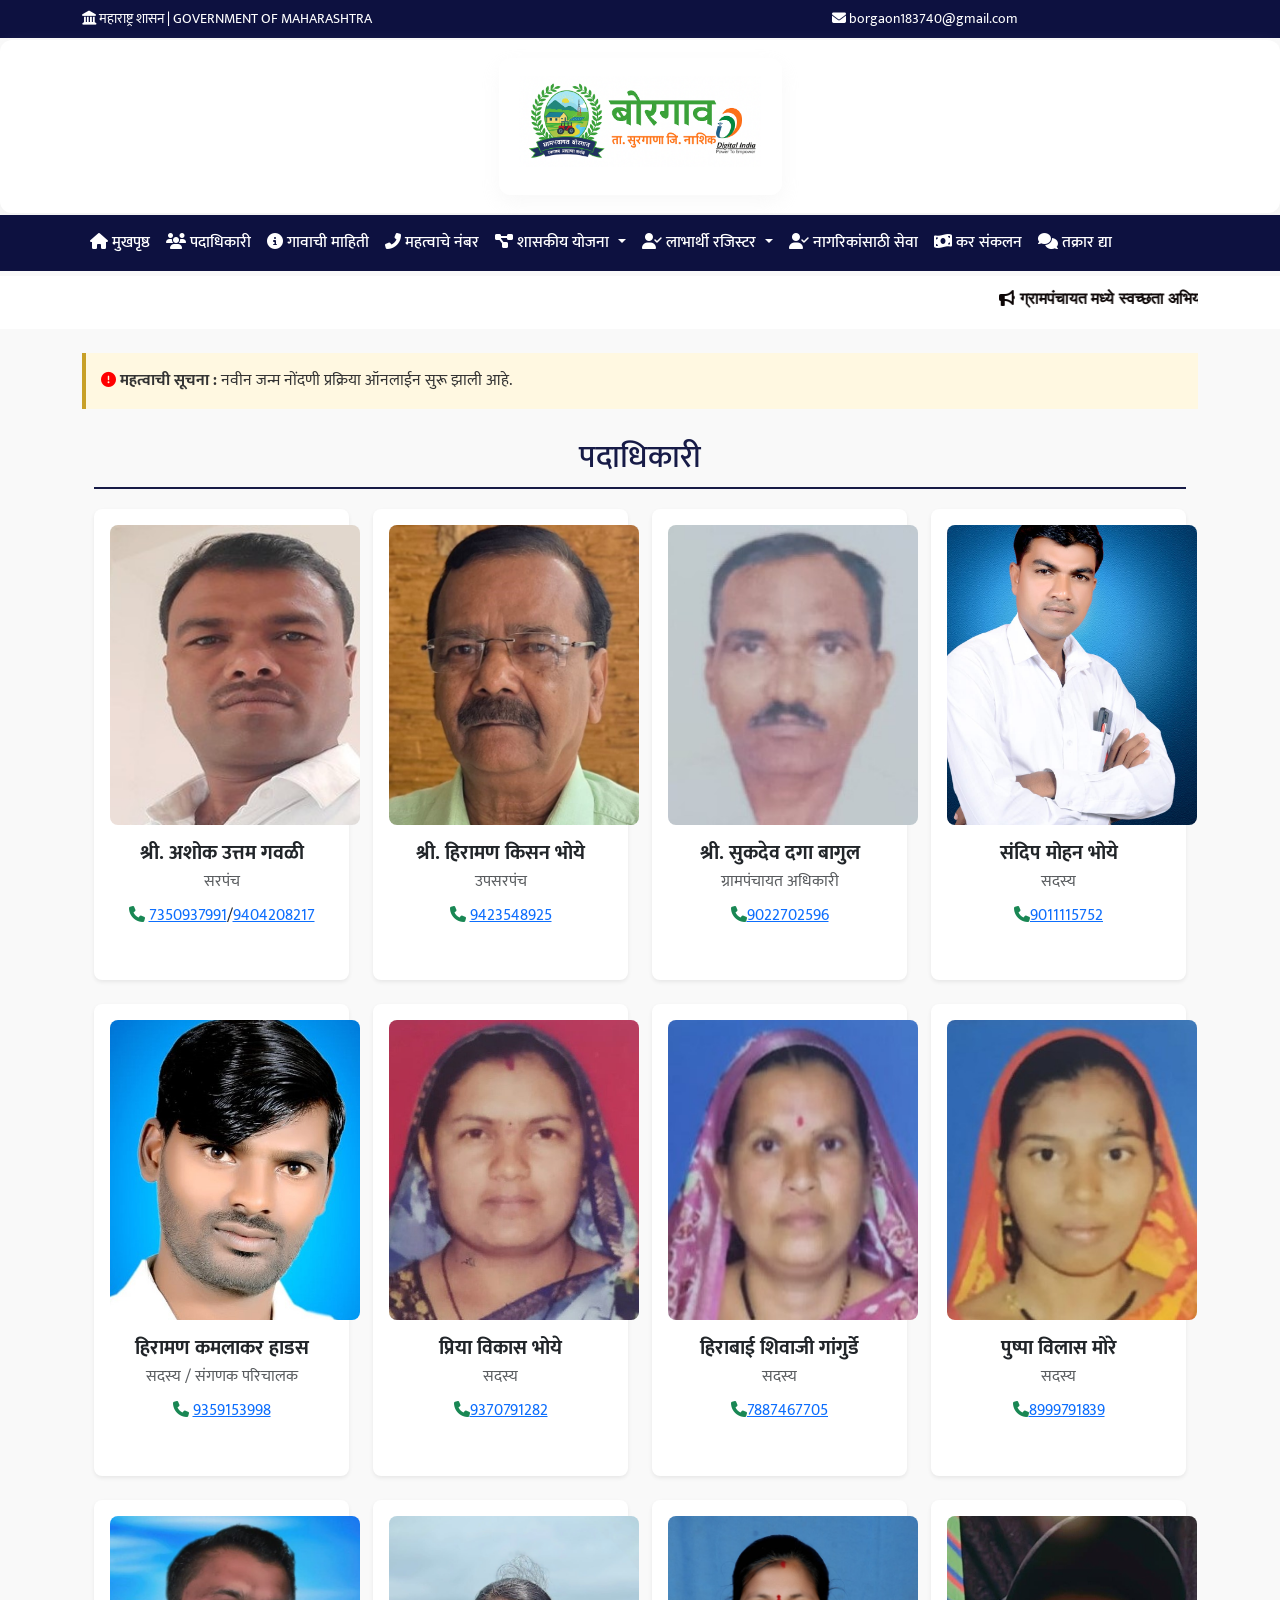
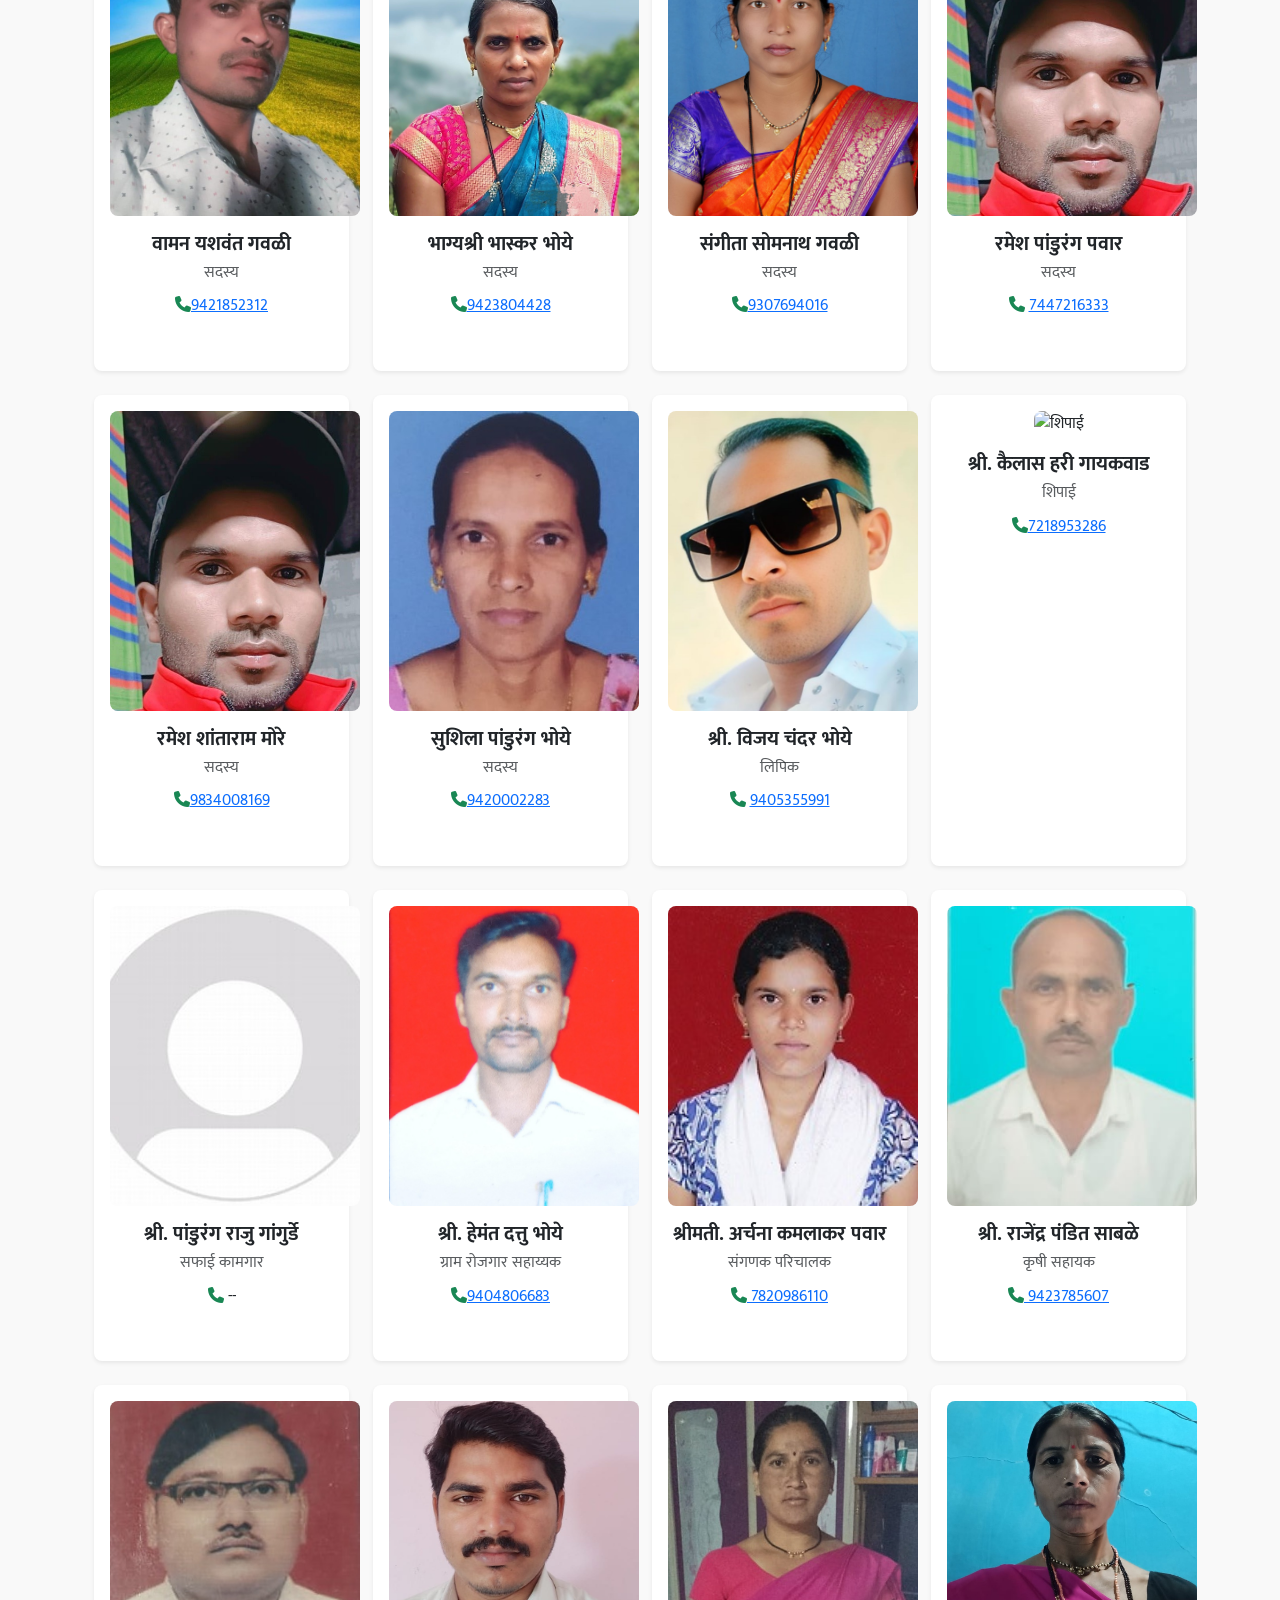
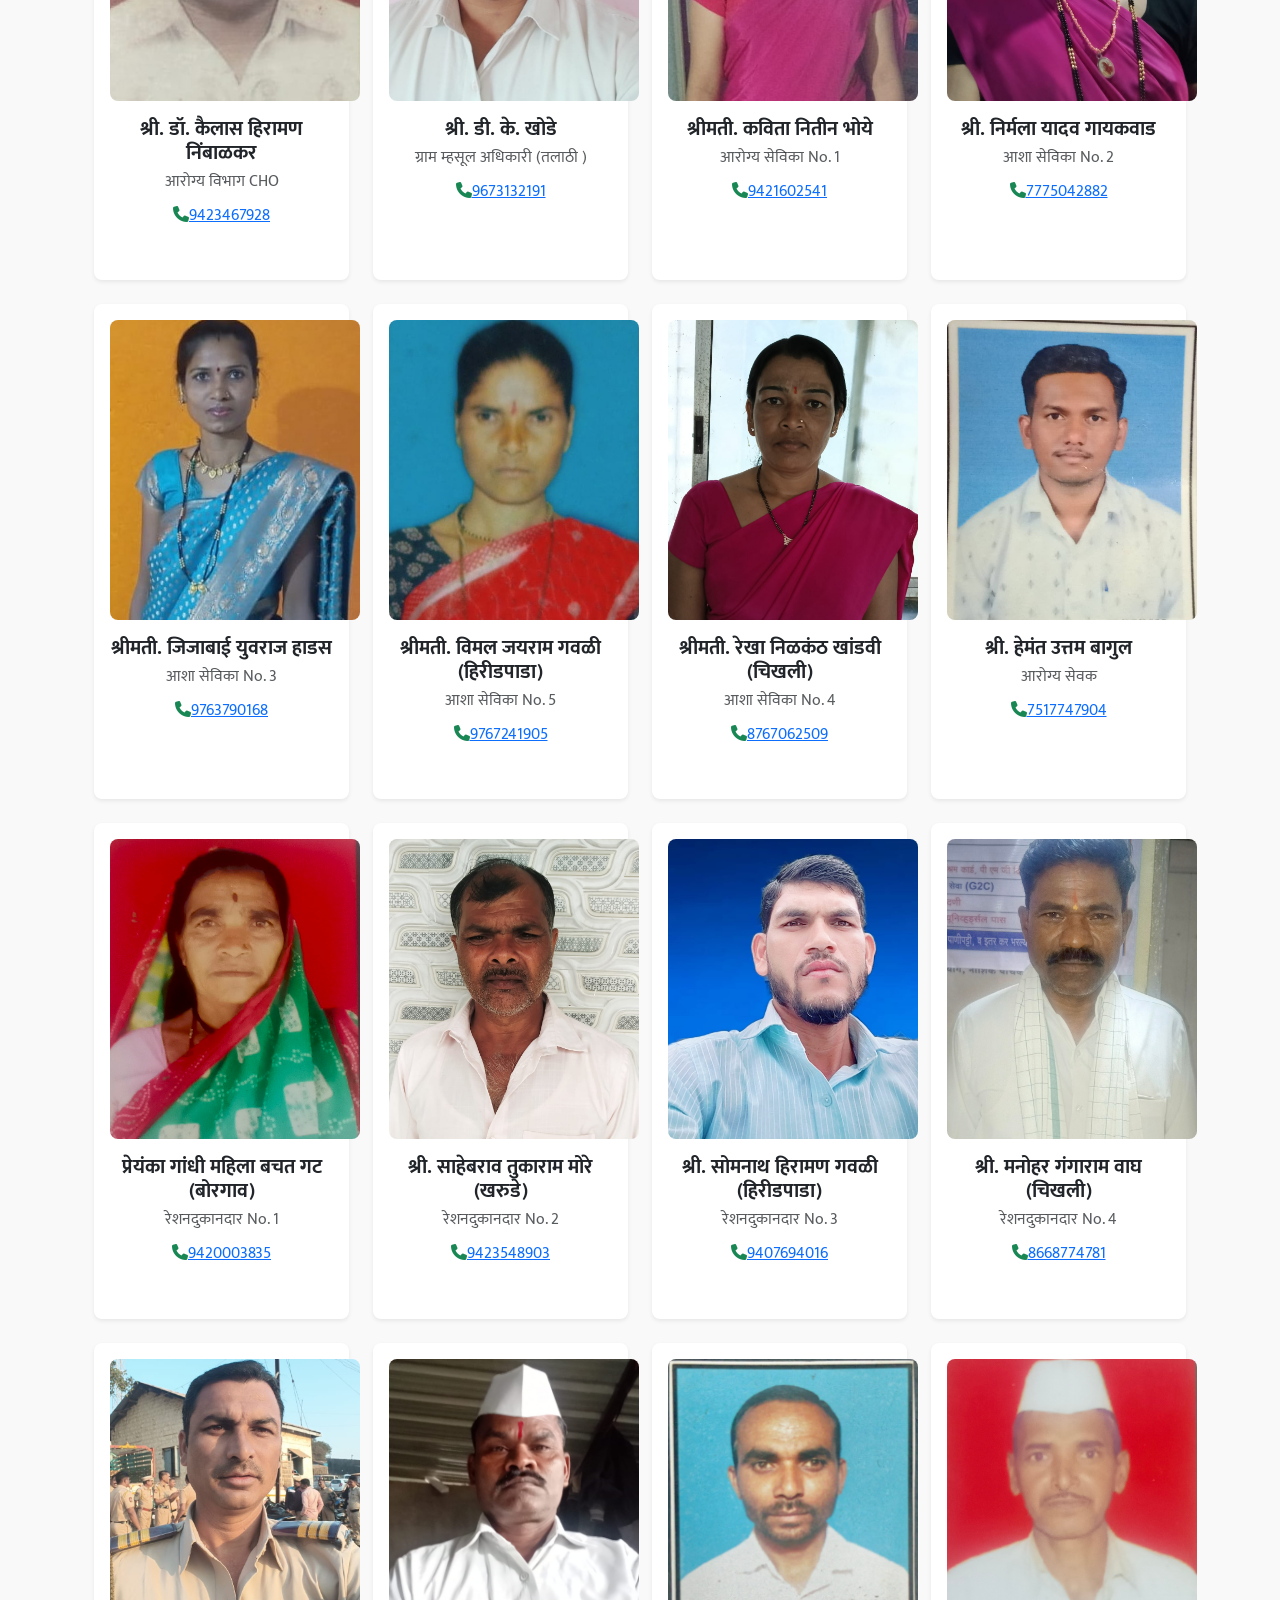
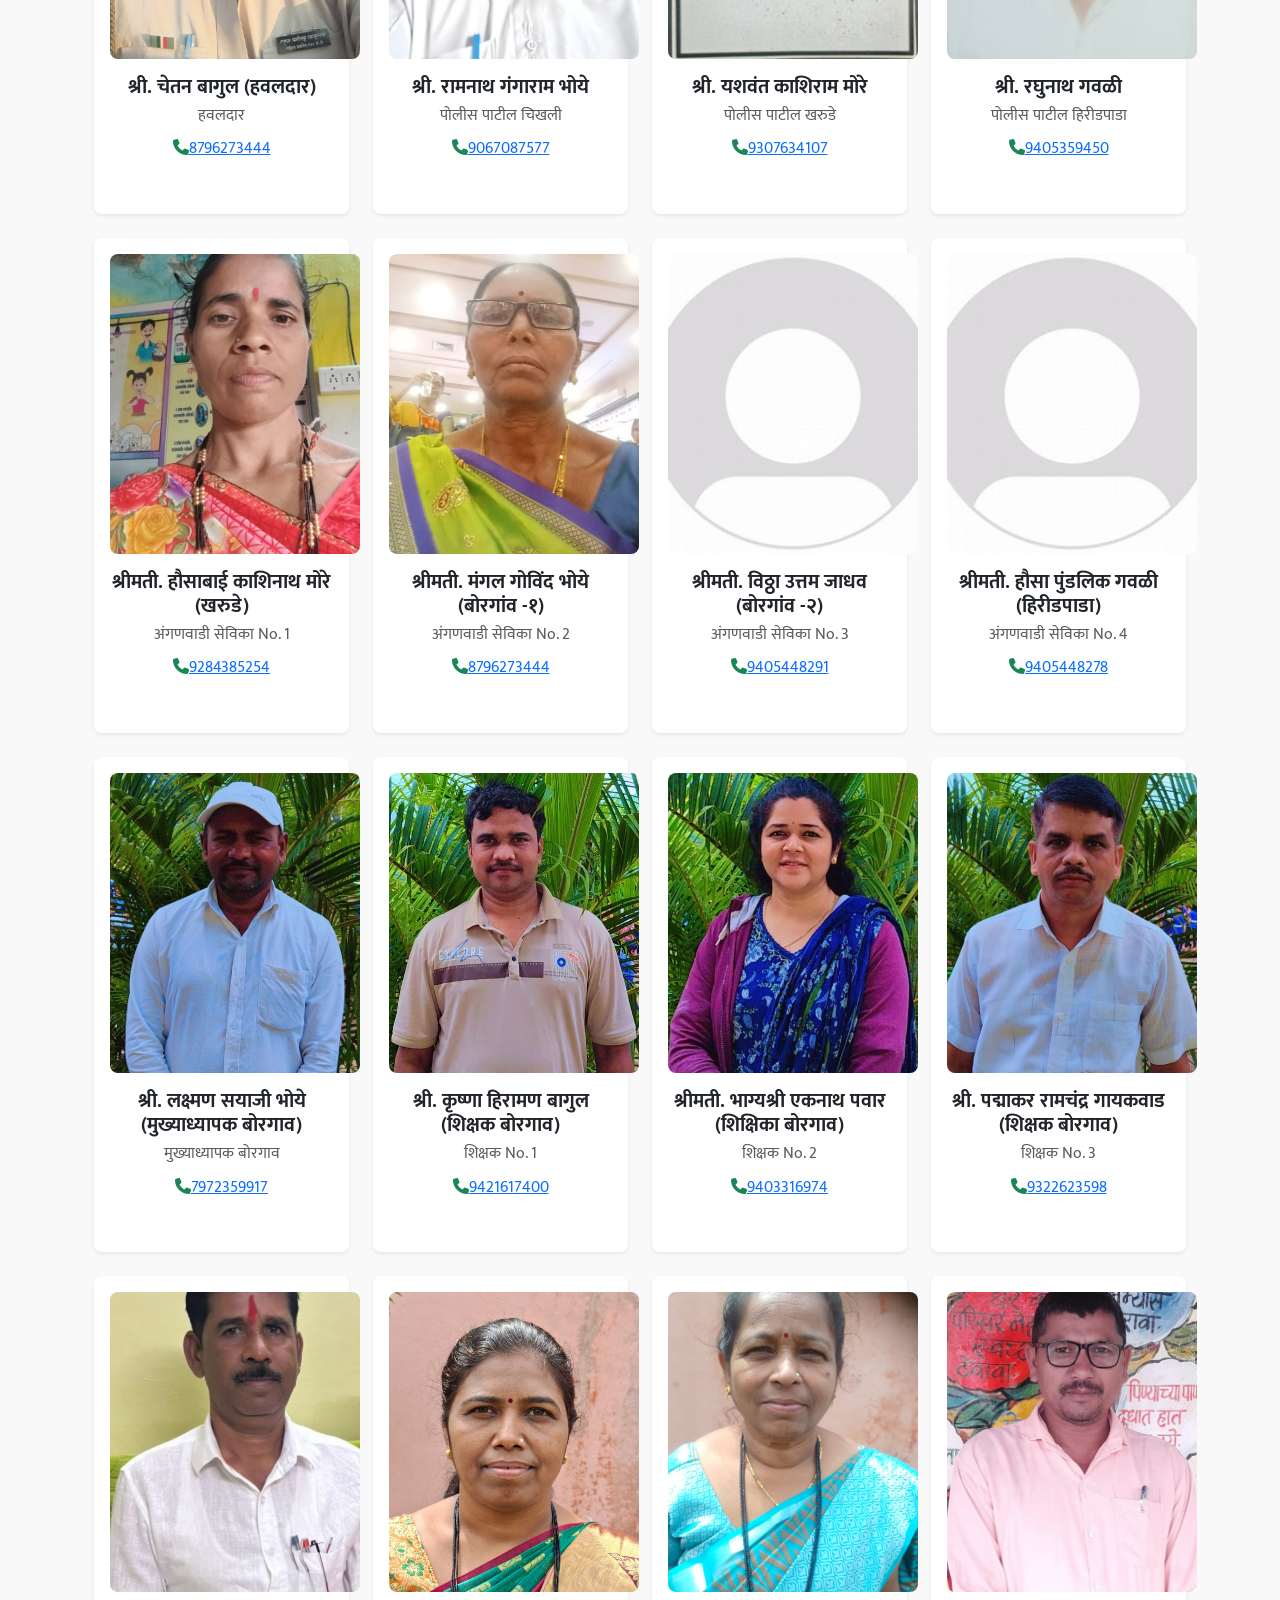
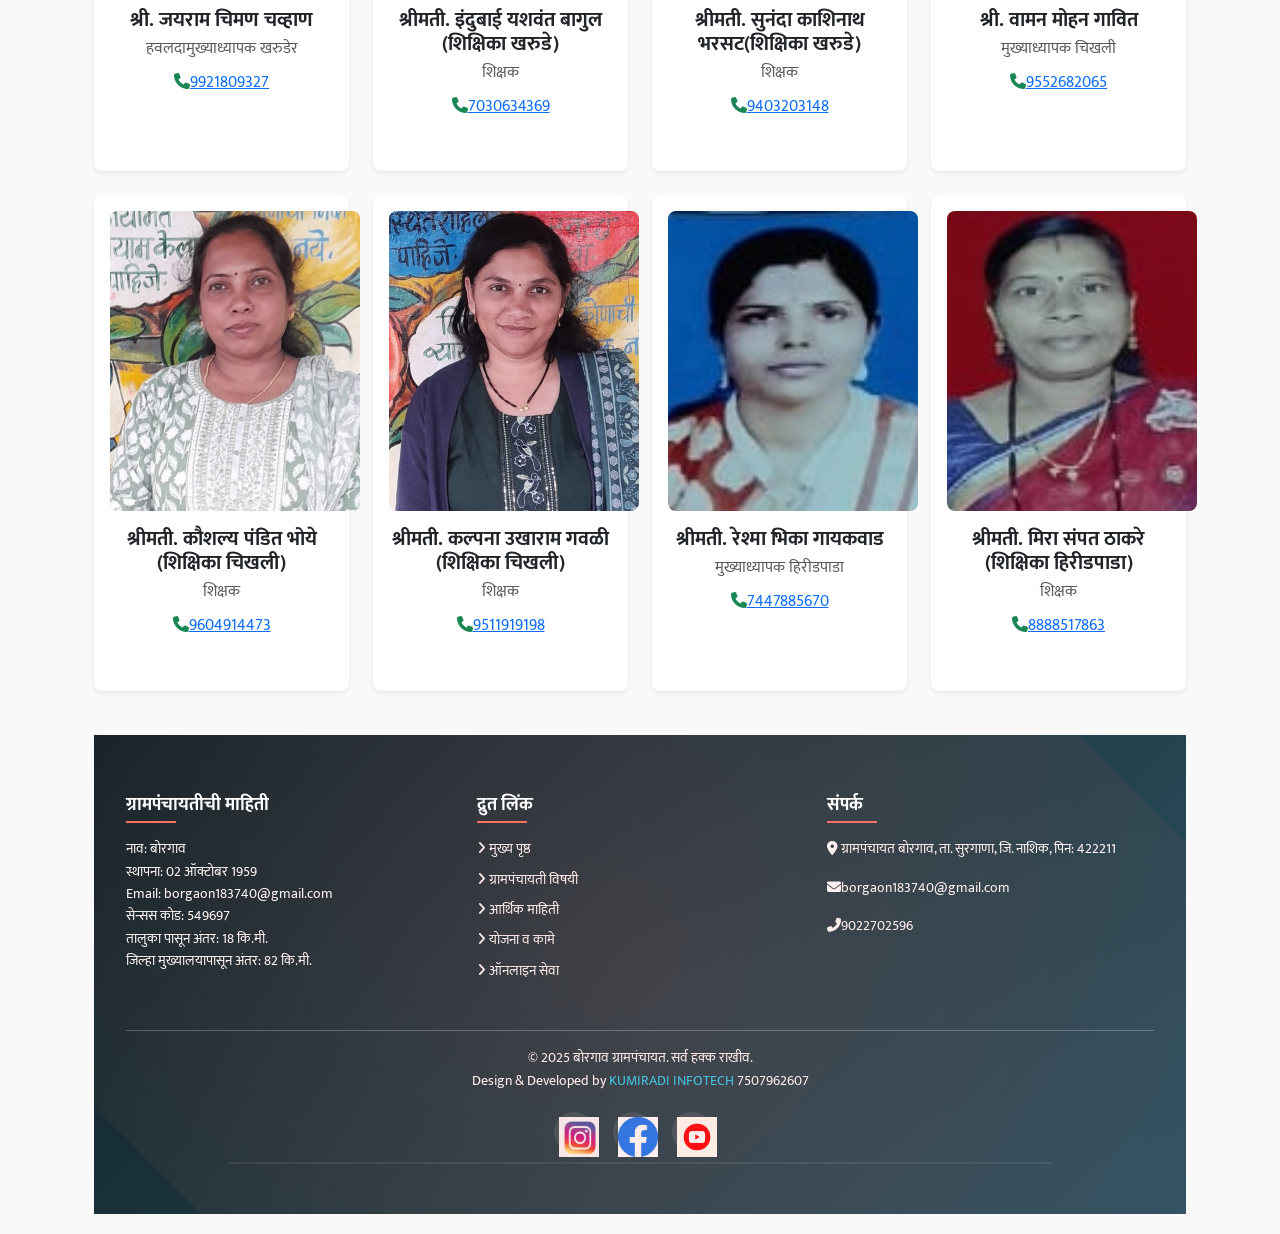
==== members.html @ 53fb6a52 "hi" ====
<!DOCTYPE html>
<html lang="en">
  <head>
    <meta charset="UTF-8" />
    <meta name="viewport" content="width=device-width, initial-scale=1.0" />
    <title>Borgaon Panchayat</title>
    <link rel="icon" type="image/x-icon" href="img/favicon-16x16.png" />
    <link
      href="https://cdn.jsdelivr.net/npm/bootstrap@5.3.0/dist/css/bootstrap.min.css"
      rel="stylesheet"
    />
    <link
      rel="stylesheet"
      href="https://cdnjs.cloudflare.com/ajax/libs/font-awesome/6.4.0/css/all.min.css"
    />
    <link
      href="https://fonts.googleapis.com/css2?family=Mukta:wght@400;500;600;700&display=swap"
      rel="stylesheet"
    />
    <link rel="stylesheet" href="css/members.css">
    <link rel="stylesheet" href="index.css">
  </head>

  <body>
    <!-- Google Translator -->
    <div class="google-translator">
      <div id="google_translate_element"></div>
    </div>

   
    <!-- Top Bar -->
      <div class="top-bar">
      <div class="container">
        <div class="row align-items-center">
          <div class="col-12 col-md-6 text-center text-md-start">
            <i class="fas fa-landmark"></i> महाराष्ट्र शासन | GOVERNMENT OF MAHARASHTRA
          </div>
          <div class="col-12 col-md-6 text-center">
            <span><i class="fas fa-envelope"></i> borgaon183740@gmail.com</span>
          </div>
        </div>
      </div>
    </div>

    <!-- Logo Header -->
<div class="logo-header py-3 d-flex justify-content-between align-items-center px-4">
  <div class="logo-header py-3 d-flex justify-content-center align-items-center">
  <img src="img/main_logo.png" alt="ग्रामपंचायत लोगो" class="logo">
</div>

  </div>
  <div class="contact-short d-none d-md-block text-end">
    
  </div>
</div>


    <!-- Navigation Bar -->
    <nav class="navbar navbar-expand-lg navbar-dark nav-bar">
      <div class="container">
        <button
          class="navbar-toggler"
          type="button"
          data-bs-toggle="collapse"
          data-bs-target="#navbarNav"
        >
          <span class="navbar-toggler-icon"></span>
        </button>
        <div class="collapse navbar-collapse" id="navbarNav">
          <ul class="navbar-nav">
            <li class="nav-item">
              <a class="nav-link active" href="index.html"
                ><i class="fas fa-home"></i> मुखपृष्ठ</a
              >
            </li>
            <li class="nav-item">
              <a class="nav-link active" href="members.html"
                ><i class="fas fa-users"></i> पदाधिकारी</a
              >
            </li>
            <li class="nav-item">
              <a class="nav-link active" href="villageinfo.html"
                ><i class="fas fa-info-circle"></i> गावाची माहिती</a
              >
            </li>
            <li class="nav-item">
              <a class="nav-link" href="impnumbers.html"
                ><i class="fas fa-phone-alt"></i> महत्वाचे नंबर</a
              >
            </li>
            <!--  Dropdown Menu -->
            <li class="nav-item dropdown">
              <a
                class="nav-link dropdown-toggle"
                href="yojna.html"
                id="navbarDropdown"
                role="button"
                data-bs-toggle="dropdown"
                aria-expanded="false"
                onclick="window.location=this.getAttribute('href');"
              >
                <i class="fas fa-project-diagram"></i> शासकीय योजना
              </a>
              <ul
                class="dropdown-menu dropdown-menu-custom"
                aria-labelledby="navbarDropdown"
              >
                <li>
                  <a
                    class="dropdown-item dropdown-item-custom"
                    href="yojna.html"
                    >१५ वित्त आयोग</a
                  >
                </li>
                <li>
                  <a
                    class="dropdown-item dropdown-item-custom"
                    href="jaljeevan.html"
                    >जल जीवन मिशन</a
                  >
                </li>

                <li>
                  <a
                    class="dropdown-item dropdown-item-custom"
                    href="pmawas.html"
                    >प्रधान मंत्री आवास योजना</a
                  >
                </li>
                <li>
                  <a
                    class="dropdown-item dropdown-item-custom"
                    href="nrega.html"
                    >महात्मा गांधी राष्ट्रीय ग्रामीण रोजगार हमी योजना</a
                  >
                </li>
                <li>
                  <a
                    class="dropdown-item dropdown-item-custom"
                    href="tanda_vasti.html"
                    >तांडा/वस्ती योजना</a
                  >
                </li>
                <li>
                  <a
                    class="dropdown-item dropdown-item-custom"
                    href="sc_st_development.html"
                    >अनुसूचीत जाती व नवबौध्द विकास</a
                  >
                </li>
                <li>
                  <a
                    class="dropdown-item dropdown-item-custom"
                    href="ramaiawas.html"
                    >रमाई आवास योजना</a
                  >
                </li>
                <li>
                  <a
                    class="dropdown-item dropdown-item-custom"
                    href="shabriawas.html"
                    >शबरी आदिवासी घरकुल योजना</a
                  >
                </li>
              </ul>
            </li>
            <!-- लाभार्थी रजिस्टर Dropdown Menu -->
            <li class="nav-item dropdown">
              <a
                class="nav-link dropdown-toggle"
                href="#"
                id="beneficiaryDropdown"
                role="button"
                data-bs-toggle="dropdown"
                aria-expanded="false"
              >
                <i class="fas fa-user-check"></i> लाभार्थी रजिस्टर
              </a>
              <ul
                class="dropdown-menu dropdown-menu-custom"
                aria-labelledby="beneficiaryDropdown"
              >
                <li>
                  <a
                    class="dropdown-item dropdown-item-custom"
                    href="pm_awas.html"
                    >प्रधानमंत्री आवास योजना</a
                  >
                </li>
                <li>
                  <a
                    class="dropdown-item dropdown-item-custom"
                    href="shabri_awas.html"
                    >शबरी आवास योजना</a
                  >
                </li>
                <li>
                  <a
                    class="dropdown-item dropdown-item-custom"
                    href="ramai_awas.html"
                    >रमाई आवास योजना</a
                  >
                </li>
              </ul>
            </li>
            <li class="nav-item">
              <a class="nav-link active" href="services-for-citizens.html"
                ><i class="fas fa-user-check"></i> नागरिकांसाठी सेवा</a
              >
            </li>
            <li class="nav-item">
              <a class="nav-link active" href="tax-collection.html"
                ><i class="fas fa-money-bill-wave"></i> कर संकलन</a
              >
            </li>
            <li class="nav-item">
              <a class="nav-link" href="complain-us.html"
                ><i class="fas fa-comments"></i> तक्रार द्या</a
              >
            </li>
          </ul>
        </div>
      </div>
    </nav>

    <!-- Marquee -->
    <div class="marquee">
      <div class="container">
        <marquee behavior="scroll" direction="left">
          <i class="fas fa-bullhorn"></i> ग्रामपंचायत मध्ये स्वच्छता अभियान चालू
          आहे. सर्व नागरिकांनी सहभागी व्हावे.
        </marquee>
      </div>
    </div>

    <!-- Main Content -->
    <div class="container mt-4">
      <!-- Notification -->
      <div class="notification">
     <!-- HTML -->
<hi><i class="fas fa-exclamation-circle red-icon"></i></hi>

        <strong>महत्वाची सूचना :</strong> नवीन जन्म नोंदणी प्रक्रिया ऑनलाईन सुरू
        झाली आहे.
      </div>


      <!-- Main Content -->
      <div class="container mt-4">
        <h2 class="section-title text-center">पदाधिकारी</h2>
        <div class="row">
          <!-- 1 -->
          <div class="col-md-3 col-sm-6 mb-4">
            <div class="card shadow-sm h-100 text-center border-0 rounded-3">
              <div class="card-body">
                <img
                  src="img/sarpanch.jpeg"
                  alt="सरपंच"
                  style="
                    width: 250px;
                    height: 300px;
                    object-fit: cover;
                    border-radius: 8px;
                  "
                  class="mb-3"
                />
                <h5 class="card-title fw-bold mb-1">श्री. अशोक उत्तम गवळी</h5>
                <p class="text-muted mb-2">सरपंच</p>
                <p>
                  <i class="fas fa-phone text-success"></i > <a href="tel:+917350937991">7350937991</a>/<a href="tel:+919404208217">9404208217</a>
                </p>
              </div>
            </div>
          </div>

          <!-- 2 -->
          <div class="col-md-3 col-sm-6 mb-4">
            <div class="card shadow-sm h-100 text-center border-0 rounded-3">
              <div class="card-body">
                <img
                  src="img/upsarpanch.jpeg"
                  alt="उपसरपंच"
                  style="
                    width: 250px;
                    height: 300px;
                    object-fit: cover;
                    border-radius: 8px;
                  "
                  class="mb-3"
                />
                <h5 class="card-title fw-bold mb-1">श्री. हिरामण किसन भोये</h5>
                <p class="text-muted mb-2">उपसरपंच</p>
                <p><i class="fas fa-phone text-success"></i> <a href="tel:+919423548925">9423548925</a></p>
              </div>
            </div>
          </div>

          <!-- 3 -->
          <div class="col-md-3 col-sm-6 mb-4">
            <div class="card shadow-sm h-100 text-center border-0 rounded-3">
              <div class="card-body">
                <img
                  src="img/officer1.jpeg"
                  alt="ग्रामपंचायत अधिकारी"
                  style="
                    width: 250px;
                    height: 300px;
                    object-fit: cover;
                    border-radius: 8px;
                  "
                  class="mb-3"
                />
                <h5 class="card-title fw-bold mb-1">श्री. सुकदेव दगा बागुल</h5>
                <p class="text-muted mb-2">ग्रामपंचायत अधिकारी</p>
                <p><i class="fas fa-phone text-success"></i><a href="tel:+91 9022702596">9022702596</a></p>
              </div>
            </div>
          </div>

          <!-- 4 -->
          <div class="col-md-3 col-sm-6 mb-4">
            <div class="card shadow-sm h-100 text-center border-0 rounded-3">
              <div class="card-body">
                <img
                  src="img/sadsy1.jpeg"
                  alt="सदस्य"
                  style="
                    width: 250px;
                    height: 300px;
                    object-fit: cover;
                    border-radius: 8px;
                  "
                  class="mb-3"
                />
                <h5 class="card-title fw-bold mb-1">संदिप मोहन भोये</h5>
                <p class="text-muted mb-2">सदस्य</p>
                <p><i class="fas fa-phone text-success"></i><a href="tel:+919011115752">9011115752</a> </p>
              </div>
            </div>
          </div>

          <!-- 5 -->
          <div class="col-md-3 col-sm-6 mb-4">
            <div class="card shadow-sm h-100 text-center border-0 rounded-3">
              <div class="card-body">
                <img
                  src="img/hiraman.jpeg"
                  alt="सदस्य / संगणक परिचालक"
                  style="
                    width: 250px;
                    height: 300px;
                    object-fit: cover;
                    border-radius: 8px;
                  "
                  class="mb-3"
                />
                <h5 class="card-title fw-bold mb-1">हिरामण कमलाकर हाडस</h5>
                <p class="text-muted mb-2">सदस्य / संगणक परिचालक</p>
                <p><i class="fas fa-phone text-success"></i> <a href="tel:+919359153998">9359153998</a></p>
              </div>
            </div>
          </div>

          <!-- 6 -->
          <div class="col-md-3 col-sm-6 mb-4">
            <div class="card shadow-sm h-100 text-center border-0 rounded-3">
              <div class="card-body">
                <img
                  src="img/priya.jpeg"
                  alt="सदस्य"
                  style="
                    width: 250px;
                    height: 300px;
                    object-fit: cover;
                    border-radius: 8px;
                  "
                  class="mb-3"
                />
                <h5 class="card-title fw-bold mb-1">प्रिया विकास भोये</h5>
                <p class="text-muted mb-2">सदस्य</p>
                <p><i class="fas fa-phone text-success"></i><a href="tel:+919370791282">9370791282</a> </p>
              </div>
            </div>
          </div>

          <!-- 7 -->
          <div class="col-md-3 col-sm-6 mb-4">
            <div class="card shadow-sm h-100 text-center border-0 rounded-3">
              <div class="card-body">
                <img
                  src="img/hira.jpeg"
                  alt="सदस्य"
                  style="
                    width: 250px;
                    height: 300px;
                    object-fit: cover;
                    border-radius: 8px;
                  "
                  class="mb-3"
                />
                <h5 class="card-title fw-bold mb-1">
                  हिराबाई शिवाजी गांगुर्डे
                </h5>
                <p class="text-muted mb-2">सदस्य</p>
                <p><i class="fas fa-phone text-success"></i><a href="tel:+917887467705">7887467705</a> </p>
              </div>
            </div>
          </div>

          <!-- 8 -->
          <div class="col-md-3 col-sm-6 mb-4">
            <div class="card shadow-sm h-100 text-center border-0 rounded-3">
              <div class="card-body">
                <img
                  src="img/pushpa.jpeg"
                  alt="सदस्य"
                  style="
                    width: 250px;
                    height: 300px;
                    object-fit: cover;
                    border-radius: 8px;
                  "
                  class="mb-3"
                />
                <h5 class="card-title fw-bold mb-1">पुष्पा विलास मोरे</h5>
                <p class="text-muted mb-2">सदस्य</p>
                <p><i class="fas fa-phone text-success"></i><a href="tel:+918999791839">8999791839</a> </p>
              </div>
            </div>
          </div>

          <!-- 9 -->
          <div class="col-md-3 col-sm-6 mb-4">
            <div class="card shadow-sm h-100 text-center border-0 rounded-3">
              <div class="card-body">
                <img
                  src="img/sadsya.jpeg"
                  alt="सदस्य"
                  style="
                    width: 250px;
                    height: 300px;
                    object-fit: cover;
                    border-radius: 8px;
                  "
                  class="mb-3"
                />
                <h5 class="card-title fw-bold mb-1">वामन यशवंत गवळी</h5>
                <p class="text-muted mb-2">सदस्य</p>
                <p><i class="fas fa-phone text-success"></i><a href="tel:+919421852312">9421852312</a> </p>
              </div>
            </div>
          </div>

          <!-- 10 -->
          <div class="col-md-3 col-sm-6 mb-4">
            <div class="card shadow-sm h-100 text-center border-0 rounded-3">
              <div class="card-body">
                <img
                  src="img/BBB.jpeg"
                  alt="सदस्य"
                  style="
                    width: 250px;
                    height: 300px;
                    object-fit: cover;
                    border-radius: 8px;
                  "
                  class="mb-3"
                />
                <h5 class="card-title fw-bold mb-1">भाग्यश्री भास्कर भोये</h5>
                <p class="text-muted mb-2">सदस्य</p>
                <p><i class="fas fa-phone text-success"></i><a href="tel:+919423804428">9423804428</a> </p>
              </div>
            </div>
          </div>

          <!-- 11 -->
          <div class="col-md-3 col-sm-6 mb-4">
            <div class="card shadow-sm h-100 text-center border-0 rounded-3">
              <div class="card-body">
                <img
                  src="img/SG.jpeg"
                  alt="सदस्य"
                  style="
                    width: 250px;
                    height: 300px;
                    object-fit: cover;
                    border-radius: 8px;
                  "
                  class="mb-3"
                />
                <h5 class="card-title fw-bold mb-1">संगीता सोमनाथ गवळी</h5>
                <p class="text-muted mb-2">सदस्य</p>
                <p><i class="fas fa-phone text-success"></i><a href="tel:+919307694016">9307694016</a> </p>
              </div>
            </div>
          </div>

          <!-- 12 -->
          <div class="col-md-3 col-sm-6 mb-4">
            <div class="card shadow-sm h-100 text-center border-0 rounded-3">
              <div class="card-body">
                <img
                  src="img/ramesh.jpeg"
                  alt="सदस्य"
                  style="
                    width: 250px;
                    height: 300px;
                    object-fit: cover;
                    border-radius: 8px;
                  "
                  class="mb-3"
                />
                <h5 class="card-title fw-bold mb-1">रमेश पांडुरंग पवार</h5>
                <p class="text-muted mb-2">सदस्य</p>
                <p><i class="fas fa-phone text-success"></i> <a href="tel:+917447216333">7447216333</a></p>
              </div>
            </div>
          </div>

          <!-- 13 -->
          <div class="col-md-3 col-sm-6 mb-4">
            <div class="card shadow-sm h-100 text-center border-0 rounded-3">
              <div class="card-body">
                <img
                  src="img/ramesh.jpeg"
                  alt="सदस्य"
                  style="
                    width: 250px;
                    height: 300px;
                    object-fit: cover;
                    border-radius: 8px;
                  "
                  class="mb-3"
                />
                <h5 class="card-title fw-bold mb-1">रमेश शांताराम मोरे</h5>
                <p class="text-muted mb-2">सदस्य</p>
                <p><i class="fas fa-phone text-success"></i><a href="tel:+919834008169">9834008169</a> </p>
              </div>
            </div>
          </div>

          <!-- 14 -->
          <div class="col-md-3 col-sm-6 mb-4">
            <div class="card shadow-sm h-100 text-center border-0 rounded-3">
              <div class="card-body">
                <img
                  src="img/shusila.jpeg"
                  alt="सदस्य"
                  style="
                    width: 250px;
                    height: 300px;
                    object-fit: cover;
                    border-radius: 8px;
                  "
                  class="mb-3"
                />
                <h5 class="card-title fw-bold mb-1">सुशिला पांडुरंग भोये</h5>
                <p class="text-muted mb-2">सदस्य</p>
                <p><i class="fas fa-phone text-success"></i><a href="tel:+919420002283">9420002283</a> </p>
              </div>
            </div>
          </div>

          <!-- 15 -->
          <div class="col-md-3 col-sm-6 mb-4">
            <div class="card shadow-sm h-100 text-center border-0 rounded-3">
              <div class="card-body">
                <img
                  src="img/vijay.jpeg"
                  alt="लिपिक"
                  style="
                    width: 250px;
                    height: 300px;
                    object-fit: cover;
                    border-radius: 8px;
                  "
                  class="mb-3"
                />
                <h5 class="card-title fw-bold mb-1">श्री. विजय चंदर भोये</h5>
                <p class="text-muted mb-2">लिपिक</p>
                <p><i class="fas fa-phone text-success"></i> <a href="tel:+919405355991">9405355991</a></p>
              </div>
            </div>
          </div>

          <!-- 16 -->
          <div class="col-md-3 col-sm-6 mb-4">
            <div class="card shadow-sm h-100 text-center border-0 rounded-3">
              <div class="card-body">
                <img
                  src="img/kailas.jpeg"
                  alt="शिपाई"
                  style="
                    width: 250px;
                    height: 300px;
                    object-fit: cover;
                    border-radius: 8px;
                  "
                  class="mb-3"
                />
                <h5 class="card-title fw-bold mb-1">श्री. कैलास हरी गायकवाड</h5>
                <p class="text-muted mb-2">शिपाई</p>
                <p><i class="fas fa-phone text-success"></i><a href="tel:+917218953286">7218953286</a></p>
              </div>
            </div>
          </div>

          <!-- 17 -->
          <div class="col-md-3 col-sm-6 mb-4">
            <div class="card shadow-sm h-100 text-center border-0 rounded-3">
              <div class="card-body">
                <img
                  src="img/OP.jpg"
                  alt="सफाई कामगार"
                  style="
                    width: 250px;
                    height: 300px;
                    object-fit: cover;
                    border-radius: 8px;
                  "
                  class="mb-3"
                />
                <h5 class="card-title fw-bold mb-1">
                  श्री. पांडुरंग राजु गांगुर्डे
                </h5>
                <p class="text-muted mb-2">सफाई कामगार</p>
                <p><i class="fas fa-phone text-success"></i> --</p>
              </div>
            </div>
          </div>

          <!-- 18 -->
          <div class="col-md-3 col-sm-6 mb-4">
            <div class="card shadow-sm h-100 text-center border-0 rounded-3">
              <div class="card-body">
                <img
                  src="img/hemant.jpg"
                  alt=" ग्राम रोजगार सहाय्यक"
                  style="
                    width: 250px;
                    height: 300px;
                    object-fit: cover;
                    border-radius: 8px;
                  "
                  class="mb-3"
                />
                <h5 class="card-title fw-bold mb-1">
                   श्री. हेमंत दत्तु भोये
                </h5>
                <p class="text-muted mb-2"> ग्राम रोजगार सहाय्यक</p>
                 <p><i class="fas fa-phone text-success"></i><a href="tel:+929404806683">9404806683</a></p>
              </div>
            </div>
          </div>

       <!-- 19 -->
           <div class="col-md-3 col-sm-6 mb-4">
            <div class="card shadow-sm h-100 text-center border-0 rounded-3">
              <div class="card-body">
                <img
                  src="img/APO.jpg"
                  alt=" संगणक परिचालक"
                  style="
                    width: 250px;
                    height: 300px;
                    object-fit: cover;
                    border-radius: 8px;
                  "
                  class="mb-3"
                />
                <h5 class="card-title fw-bold mb-1">
                   श्रीमती. अर्चना कमलाकर पवार 
                </h5>
                <p class="text-muted mb-2"> संगणक परिचालक</p>
                 <p><i class="fas fa-phone text-success"></i><a href="tel:+917820986110"> 7820986110</a></p>
              </div>
            </div>
          </div>
      <!-- 20 -->
           <div class="col-md-3 col-sm-6 mb-4">
            <div class="card shadow-sm h-100 text-center border-0 rounded-3">
              <div class="card-body">
                <img
                  src="img/krushi.jpeg"
                  alt="कृषी सहायक "
                  style="
                    width: 250px;
                    height: 300px;
                    object-fit: cover;
                    border-radius: 8px;
                  "
                  class="mb-3"
                />
                <h5 class="card-title fw-bold mb-1">
                   श्री. राजेंद्र पंडित साबळे
                </h5>
                <p class="text-muted mb-2"> कृषी सहायक</p>
                 <p><i class="fas fa-phone text-success"></i><a href="tel:+919423785607"> 9423785607</a></p>
              </div>
            </div>
          </div>
        <!-- 21 -->
           <div class="col-md-3 col-sm-6 mb-4">
            <div class="card shadow-sm h-100 text-center border-0 rounded-3">
              <div class="card-body">
                <img
                  src="img/NIMB.jpeg"
                  alt="आरोग्य विभाग "
                  style="
                    width: 250px;
                    height: 300px;
                    object-fit: cover;
                    border-radius: 8px;
                  "
                  class="mb-3"
                />
                <h5 class="card-title fw-bold mb-1">
                  श्री. डॉ. कैलास हिरामण निंबाळकर
                </h5>
                <p class="text-muted mb-2"> आरोग्य विभाग CHO</p>
                 <p><i class="fas fa-phone text-success"></i><a href="tel:+919423467928">9423467928</a></p>
              </div>
            </div>
          </div>  
          <!-- 22 -->
           <div class="col-md-3 col-sm-6 mb-4">
            <div class="card shadow-sm h-100 text-center border-0 rounded-3">
              <div class="card-body">
                <img
                  src="img/talathi.jpeg"
                  alt=" ग्राम म्हसूल अधिकारी "
                  style="
                    width: 250px;
                    height: 300px;
                    object-fit: cover;
                    border-radius: 8px;
                  "
                  class="mb-3"
                />
                <h5 class="card-title fw-bold mb-1">
                   श्री. डी. के. खोडे 
                </h5>
                <p class="text-muted mb-2"> ग्राम म्हसूल अधिकारी (तलाठी )</p>
                 <p><i class="fas fa-phone text-success"></i><a href="tel:+919673132191">9673132191</a></p>
              </div>
            </div>
          </div>
          <!-- 23 -->
           <div class="col-md-3 col-sm-6 mb-4">
            <div class="card shadow-sm h-100 text-center border-0 rounded-3">
              <div class="card-body">
                <img
                  src="img/kav.jpeg"
                  alt="आरोग्य विभाग "
                  style="
                    width: 250px;
                    height: 300px;
                    object-fit: cover;
                    border-radius: 8px;
                  "
                  class="mb-3"
                />
                <h5 class="card-title fw-bold mb-1">
                   श्रीमती. कविता नितीन भोये   
                </h5>
                <p class="text-muted mb-2"> आरोग्य सेविका No. 1 </p>
                 <p><i class="fas fa-phone text-success"></i><a href="tel:+919421602541">9421602541</a></p>
              </div>
            </div>
          </div>
          <!-- 24 -->
           <div class="col-md-3 col-sm-6 mb-4">
            <div class="card shadow-sm h-100 text-center border-0 rounded-3">
              <div class="card-body">
                <img
                  src="img/nirm.jpeg"
                  alt="आशा सेविका "
                  style="
                    width: 250px;
                    height: 300px;
                    object-fit: cover;
                    border-radius: 8px;
                  "
                  class="mb-3"
                />
                <h5 class="card-title fw-bold mb-1">
                   श्री. निर्मला यादव गायकवाड 
                </h5>
                <p class="text-muted mb-2"> आशा सेविका No. 2</p>
                 <p><i class="fas fa-phone text-success"></i><a href="tel:+917775042882">7775042882</a></p>
              </div>
            </div>
          </div>
          <!-- 24 -->
           <div class="col-md-3 col-sm-6 mb-4">
            <div class="card shadow-sm h-100 text-center border-0 rounded-3">
              <div class="card-body">
                <img
                  src="img/jija.jpeg"
                  alt="आशा सेविका "
                  style="
                    width: 250px;
                    height: 300px;
                    object-fit: cover;
                    border-radius: 8px;
                  "
                  class="mb-3"
                />
                <h5 class="card-title fw-bold mb-1">
                    श्रीमती. जिजाबाई युवराज हाडस
                </h5>
                <p class="text-muted mb-2"> आशा सेविका No. 3</p>
                 <p><i class="fas fa-phone text-success"></i><a href="tel:+91 9763790168">9763790168</a></p>
              </div>
            </div>
          </div>
          <!-- 25 -->
           <div class="col-md-3 col-sm-6 mb-4">
            <div class="card shadow-sm h-100 text-center border-0 rounded-3">
              <div class="card-body">
                <img
                  src="img/vimal.jpeg"
                  alt="आशा सेविका "
                  style="
                    width: 250px;
                    height: 300px;
                    object-fit: cover;
                    border-radius: 8px;
                  "
                  class="mb-3"
                />
                <h5 class="card-title fw-bold mb-1">
                   श्रीमती. विमल जयराम गवळी (हिरीडपाडा)
                </h5>
                <p class="text-muted mb-2"> आशा सेविका No. 5</p>
                 <p><i class="fas fa-phone text-success"></i><a href="tel:+919767241905">9767241905</a></p>
              </div>
            </div>
          </div>
          <!-- 26 -->
           <div class="col-md-3 col-sm-6 mb-4">
            <div class="card shadow-sm h-100 text-center border-0 rounded-3">
              <div class="card-body">
                <img
                  src="img/rekha.jpeg"
                  alt="आशा सेविका "
                  style="
                    width: 250px;
                    height: 300px;
                    object-fit: cover;
                    border-radius: 8px;
                  "
                  class="mb-3"
                />
                <h5 class="card-title fw-bold mb-1">
                   श्रीमती. रेखा निळकंठ खांडवी (चिखली)
                </h5>
                <p class="text-muted mb-2"> आशा सेविका No. 4</p>
                 <p><i class="fas fa-phone text-success"></i><a href="tel:+918767062509">8767062509</a></p>
              </div>
            </div>
          </div>
          
       <!-- 27 -->
          <div class="col-md-3 col-sm-6 mb-4">
            <div class="card shadow-sm h-100 text-center border-0 rounded-3">
              <div class="card-body">
                <img
                  src="img/dr.jpeg"
                  alt="आरोग्य विभाग"
                  style="
                    width: 250px;
                    height: 300px;
                    object-fit: cover;
                    border-radius: 8px;
                  "
                  class="mb-3"
                />
                <h5 class="card-title fw-bold mb-1">
                  श्री. हेमंत उत्तम बागुल
                </h5>
                <p class="text-muted mb-2"> आरोग्य सेवक</p>
                 <p><i class="fas fa-phone text-success"></i><a href="tel:+917517747904">7517747904</a></p>
              </div>
            </div>
          </div>

      <!-- 28 -->
           <div class="col-md-3 col-sm-6 mb-4">
            <div class="card shadow-sm h-100 text-center border-0 rounded-3">
              <div class="card-body">
                <img
                  src="img/rat1.jpg"
                  alt="आशा सेविका "
                  style="
                    width: 250px;
                    height: 300px;
                    object-fit: cover;
                    border-radius: 8px;
                  "
                  class="mb-3"
                />
                <h5 class="card-title fw-bold mb-1">
                  प्रेयंका गांधी महिला बचत गट (बोरगाव) 
                </h5>
                <p class="text-muted mb-2"> रेशनदुकानदार  No. 1</p>
                 <p><i class="fas fa-phone text-success"></i><a href="tel:+919420003835">9420003835</a></p>
              </div>
            </div>
          </div>
          <!-- 29 -->
           <div class="col-md-3 col-sm-6 mb-4">
            <div class="card shadow-sm h-100 text-center border-0 rounded-3">
              <div class="card-body">
                <img
                  src="img/rat2.jpeg"
                  alt="आशा सेविका "
                  style="
                    width: 250px;
                    height: 300px;
                    object-fit: cover;
                    border-radius: 8px;
                  "
                  class="mb-3"
                />
                <h5 class="card-title fw-bold mb-1">
                 श्री. साहेबराव तुकाराम मोरे (खरुडे)
                </h5>
                <p class="text-muted mb-2">रेशनदुकानदार  No. 2</p>
                 <p><i class="fas fa-phone text-success"></i><a href="tel:+919423548903">9423548903</a></p>
              </div>
            </div>
          </div>
          <!-- 30 -->
           <div class="col-md-3 col-sm-6 mb-4">
            <div class="card shadow-sm h-100 text-center border-0 rounded-3">
              <div class="card-body">
                <img
                  src="img/rat3.jpeg"
                  alt="आशा सेविका "
                  style="
                    width: 250px;
                    height: 300px;
                    object-fit: cover;
                    border-radius: 8px;
                  "
                  class="mb-3"
                />
                <h5 class="card-title fw-bold mb-1">
                   श्री. सोमनाथ हिरामण गवळी (हिरीडपाडा)
                </h5>
                <p class="text-muted mb-2"> रेशनदुकानदार  No. 3</p>
                 <p><i class="fas fa-phone text-success"></i><a href="tel:+919407694016">9407694016</a></p>
              </div>
            </div>
          </div>
          <!-- 31 -->
           <div class="col-md-3 col-sm-6 mb-4">
            <div class="card shadow-sm h-100 text-center border-0 rounded-3">
              <div class="card-body">
                <img
                  src="img/rat4.jpg"
                  alt="आशा सेविका "
                  style="
                    width: 250px;
                    height: 300px;
                    object-fit: cover;
                    border-radius: 8px;
                  "
                  class="mb-3"
                />
                <h5 class="card-title fw-bold mb-1">
                   श्री. मनोहर गंगाराम वाघ (चिखली)
                </h5>
                <p class="text-muted mb-2"> रेशनदुकानदार  No. 4</p>
                 <p><i class="fas fa-phone text-success"></i><a href="tel:+918668774781">8668774781</a></p>
              </div>
            </div>
          </div>
          <!-- 32 -->
            
           <div class="col-md-3 col-sm-6 mb-4">
            <div class="card shadow-sm h-100 text-center border-0 rounded-3">
              <div class="card-body">
                <img
                  src="img/bgh.jpeg"
                  alt="आशा सेविका "
                  style="
                    width: 250px;
                    height: 300px;
                    object-fit: cover;
                    border-radius: 8px;
                  "
                  class="mb-3"
                />
                <h5 class="card-title fw-bold mb-1">
                   श्री. चेतन बागुल (हवलदार) 
                </h5>
                <p class="text-muted mb-2"> हवलदार</p>
                 <p><i class="fas fa-phone text-success"></i><a href="tel:+918796273444">8796273444</a></p>
              </div>
            </div>
          </div>
          <!-- 32 -->
           <div class="col-md-3 col-sm-6 mb-4">
            <div class="card shadow-sm h-100 text-center border-0 rounded-3">
              <div class="card-body">
                <img
                  src="img/ppc.jpeg"
                  alt="आशा सेविका "
                  style="
                    width: 250px;
                    height: 300px;
                    object-fit: cover;
                    border-radius: 8px;
                  "
                  class="mb-3"
                />
                <h5 class="card-title fw-bold mb-1">
                   श्री. रामनाथ गंगाराम भोये
                </h5>
                <p class="text-muted mb-2">पोलीस पाटील चिखली</p>
                 <p><i class="fas fa-phone text-success"></i><a href="tel:+919067087577">9067087577</a></p>
              </div>
            </div>
          </div>
          <!-- 32 -->
           <div class="col-md-3 col-sm-6 mb-4">
            <div class="card shadow-sm h-100 text-center border-0 rounded-3">
              <div class="card-body">
                <img
                  src="img/ppk.jpg"
                  alt="आशा सेविका "
                  style="
                    width: 250px;
                    height: 300px;
                    object-fit: cover;
                    border-radius: 8px;
                  "
                  class="mb-3"
                />
                <h5 class="card-title fw-bold mb-1">
                   श्री. यशवंत काशिराम मोरे
                </h5>
                <p class="text-muted mb-2"> पोलीस पाटील खरुडे</p>
                 <p><i class="fas fa-phone text-success"></i><a href="tel:+919307634107">9307634107</a></p>
              </div>
            </div>
          </div>
          <!-- 32 -->
           <div class="col-md-3 col-sm-6 mb-4">
            <div class="card shadow-sm h-100 text-center border-0 rounded-3">
              <div class="card-body">
                <img
                  src="img/pph.jpg"
                  alt="आशा सेविका "
                  style="
                    width: 250px;
                    height: 300px;
                    object-fit: cover;
                    border-radius: 8px;
                  "
                  class="mb-3"
                />
                <h5 class="card-title fw-bold mb-1">
                   श्री. रघुनाथ गवळी
                </h5>
                <p class="text-muted mb-2">पोलीस पाटील हिरीडपाडा</p>
                 <p><i class="fas fa-phone text-success"></i><a href="tel:+919405359450">9405359450</a></p>
              </div>
            </div>
          </div>
          <!-- 32 -->
           <div class="col-md-3 col-sm-6 mb-4">
            <div class="card shadow-sm h-100 text-center border-0 rounded-3">
              <div class="card-body">
                <img
                  src="img/housa.jpeg"
                  alt="आशा सेविका "
                  style="
                    width: 250px;
                    height: 300px;
                    object-fit: cover;
                    border-radius: 8px;
                  "
                  class="mb-3"
                />
                <h5 class="card-title fw-bold mb-1">
                   श्रीमती. हौसाबाई काशिनाथ मोरे (खरुडे)
                </h5>
                <p class="text-muted mb-2">अंगणवाडी   सेविका No. 1</p>
                 <p><i class="fas fa-phone text-success"></i><a href="tel:+919284385254">9284385254</a></p>
              </div>
            </div>
          </div>
          <!-- 32 -->
           <div class="col-md-3 col-sm-6 mb-4">
            <div class="card shadow-sm h-100 text-center border-0 rounded-3">
              <div class="card-body">
                <img
                  src="img/mangal.jpeg"
                  alt="आशा सेविका "
                  style="
                    width: 250px;
                    height: 300px;
                    object-fit: cover;
                    border-radius: 8px;
                  "
                  class="mb-3"
                />
                <h5 class="card-title fw-bold mb-1">
                   श्रीमती. मंगल गोविंद भोये (बोरगांव -१)
                </h5>
                <p class="text-muted mb-2">अंगणवाडी   सेविका No. 2</p>
                 <p><i class="fas fa-phone text-success"></i><a href="tel:+918796273444">8796273444</a></p>
              </div>
            </div>
          </div>
          <!-- 32 -->
           <div class="col-md-3 col-sm-6 mb-4">
            <div class="card shadow-sm h-100 text-center border-0 rounded-3">
              <div class="card-body">
                <img
                  src="img/OP.jpg"
                  alt="आशा सेविका "
                  style="
                    width: 250px;
                    height: 300px;
                    object-fit: cover;
                    border-radius: 8px;
                  "
                  class="mb-3"
                />
                <h5 class="card-title fw-bold mb-1">
                   श्रीमती. विठ्ठा उत्तम जाधव (बोरगांव -२) 
                </h5>
                <p class="text-muted mb-2">अंगणवाडी   सेविका No. 3</p>
                 <p><i class="fas fa-phone text-success"></i><a href="tel:+919405448291">9405448291</a></p>
              </div>
            </div>
          </div>
          <!-- 32 -->
           <div class="col-md-3 col-sm-6 mb-4">
            <div class="card shadow-sm h-100 text-center border-0 rounded-3">
              <div class="card-body">
                <img
                  src="img/OP.jpg"
                  alt="आशा सेविका "
                  style="
                    width: 250px;
                    height: 300px;
                    object-fit: cover;
                    border-radius: 8px;
                  "
                  class="mb-3"
                />
                <h5 class="card-title fw-bold mb-1">
                   श्रीमती. हौसा पुंडलिक गवळी (हिरीडपाडा) 
                </h5>
                <p class="text-muted mb-2">अंगणवाडी   सेविका No. 4</p>
                 <p><i class="fas fa-phone text-success"></i><a href="tel:+919405448278">9405448278</a></p>
              </div>
            </div>
          </div>
          <!-- 32 -->
           <div class="col-md-3 col-sm-6 mb-4">
            <div class="card shadow-sm h-100 text-center border-0 rounded-3">
              <div class="card-body">
                <img
                  src="img/prnc.jpeg"
                  alt="आशा सेविका "
                  style="
                    width: 250px;
                    height: 300px;
                    object-fit: cover;
                    border-radius: 8px;
                  "
                  class="mb-3"
                />
                <h5 class="card-title fw-bold mb-1">
                श्री. लक्ष्मण सयाजी भोये (मुख्याध्यापक बोरगाव)
                </h5>
                <p class="text-muted mb-2">मुख्याध्यापक बोरगाव</p>
                 <p><i class="fas fa-phone text-success"></i><a href="tel:+917972359917">7972359917</a></p>
              </div>
            </div>
          </div>
          <!-- 32 -->
           <div class="col-md-3 col-sm-6 mb-4">
            <div class="card shadow-sm h-100 text-center border-0 rounded-3">
              <div class="card-body">
                <img
                  src="img/t1.jpeg"
                  alt="आशा सेविका "
                  style="
                    width: 250px;
                    height: 300px;
                    object-fit: cover;
                    border-radius: 8px;
                  "
                  class="mb-3"
                />
                <h5 class="card-title fw-bold mb-1">
                 श्री. कृष्णा हिरामण बागुल (शिक्षक बोरगाव)
                </h5>
                <p class="text-muted mb-2">शिक्षक   No. 1</p>
                 <p><i class="fas fa-phone text-success"></i><a href="tel:+919421617400">9421617400</a></p>
              </div>
            </div>
          </div>
          <!-- 32 -->
           <div class="col-md-3 col-sm-6 mb-4">
            <div class="card shadow-sm h-100 text-center border-0 rounded-3">
              <div class="card-body">
                <img
                  src="img/t2.jpeg"
                  alt="आशा सेविका "
                  style="
                    width: 250px;
                    height: 300px;
                    object-fit: cover;
                    border-radius: 8px;
                  "
                  class="mb-3"
                />
                <h5 class="card-title fw-bold mb-1">
                  श्रीमती. भाग्यश्री एकनाथ पवार (शिक्षिका बोरगाव)
                </h5>
                <p class="text-muted mb-2"> शिक्षक   No. 2</p>
                 <p><i class="fas fa-phone text-success"></i><a href="tel:+919403316974">9403316974</a></p>
              </div>
            </div>
          </div>
           <!-- 32 -->
           <div class="col-md-3 col-sm-6 mb-4">
            <div class="card shadow-sm h-100 text-center border-0 rounded-3">
              <div class="card-body">
                <img
                  src="img/t3.jpeg"
                  alt="आशा सेविका "
                  style="
                    width: 250px;
                    height: 300px;
                    object-fit: cover;
                    border-radius: 8px;
                  "
                  class="mb-3"
                />
                <h5 class="card-title fw-bold mb-1">
                  श्री. पद्माकर रामचंद्र गायकवाड (शिक्षक बोरगाव) 
                </h5>
                <p class="text-muted mb-2"> शिक्षक   No. 3</p>
                 <p><i class="fas fa-phone text-success"></i><a href="tel:+919322623598">9322623598</a></p>
              </div>
            </div>
          </div>
           <!-- 32 -->
           <div class="col-md-3 col-sm-6 mb-4">
            <div class="card shadow-sm h-100 text-center border-0 rounded-3">
              <div class="card-body">
                <img
                  src="img/prnc2.jpg"
                  alt="आशा सेविका "
                  style="
                    width: 250px;
                    height: 300px;
                    object-fit: cover;
                    border-radius: 8px;
                  "
                  class="mb-3"
                />
                <h5 class="card-title fw-bold mb-1">
                   श्री. जयराम चिमण चव्हाण
                </h5>
                <p class="text-muted mb-2"> हवलदामुख्याध्यापक खरुडेर</p>
                 <p><i class="fas fa-phone text-success"></i><a href="tel:+919921809327">9921809327</a></p>
              </div>
            </div>
          </div>
           <!-- 32 -->
           <div class="col-md-3 col-sm-6 mb-4">
            <div class="card shadow-sm h-100 text-center border-0 rounded-3">
              <div class="card-body">
                <img
                  src="img/te1.jpg"
                  alt="आशा सेविका "
                  style="
                    width: 250px;
                    height: 300px;
                    object-fit: cover;
                    border-radius: 8px;
                  "
                  class="mb-3"
                />
                <h5 class="card-title fw-bold mb-1">
                   श्रीमती. इंदुबाई यशवंत बागुल (शिक्षिका खरुडे)
                </h5>
                <p class="text-muted mb-2">शिक्षक </p>
                 <p><i class="fas fa-phone text-success"></i><a href="tel:+917030634369">7030634369</a></p>
              </div>
            </div>
          </div>
           <!-- 32 -->
           <div class="col-md-3 col-sm-6 mb-4">
            <div class="card shadow-sm h-100 text-center border-0 rounded-3">
              <div class="card-body">
                <img
                  src="img/te2.jpg"
                  alt="आशा सेविका "
                  style="
                    width: 250px;
                    height: 300px;
                    object-fit: cover;
                    border-radius: 8px;
                  "
                  class="mb-3"
                />
                <h5 class="card-title fw-bold mb-1">
                  श्रीमती. सुनंदा काशिनाथ भरसट(शिक्षिका खरुडे) 
                </h5>
                <p class="text-muted mb-2"> शिक्षक</p>
                 <p><i class="fas fa-phone text-success"></i><a href="tel:+919403203148">9403203148</a></p>
              </div>
            </div>
          </div>
           <!-- 32 -->
           <div class="col-md-3 col-sm-6 mb-4">
            <div class="card shadow-sm h-100 text-center border-0 rounded-3">
              <div class="card-body">
                <img
                  src="img/te3.jpg"
                  alt="आशा सेविका "
                  style="
                    width: 250px;
                    height: 300px;
                    object-fit: cover;
                    border-radius: 8px;
                  "
                  class="mb-3"
                />
                <h5 class="card-title fw-bold mb-1">
                  श्री. वामन मोहन गावित 
                </h5>
                <p class="text-muted mb-2">मुख्याध्यापक चिखली</p>
                 <p><i class="fas fa-phone text-success"></i><a href="tel:+919552682065">9552682065</a></p>
              </div>
            </div>
          </div>
           <!-- 32 -->
           <div class="col-md-3 col-sm-6 mb-4">
            <div class="card shadow-sm h-100 text-center border-0 rounded-3">
              <div class="card-body">
                <img
                  src="img/te4.jpg"
                  alt="आशा सेविका "
                  style="
                    width: 250px;
                    height: 300px;
                    object-fit: cover;
                    border-radius: 8px;
                  "
                  class="mb-3"
                />
                <h5 class="card-title fw-bold mb-1">
                  श्रीमती. कौशल्य पंडित भोये (शिक्षिका चिखली) 
                </h5>
                <p class="text-muted mb-2">शिक्षक</p>
                 <p><i class="fas fa-phone text-success"></i><a href="tel:+919604914473">9604914473</a></p>
              </div>
            </div>
          </div>
           <!-- 32 -->
           <div class="col-md-3 col-sm-6 mb-4">
            <div class="card shadow-sm h-100 text-center border-0 rounded-3">
              <div class="card-body">
                <img
                  src="img/te5.jpg"
                  alt="आशा सेविका "
                  style="
                    width: 250px;
                    height: 300px;
                    object-fit: cover;
                    border-radius: 8px;
                  "
                  class="mb-3"
                />
                <h5 class="card-title fw-bold mb-1">
                  श्रीमती. कल्पना उखाराम गवळी (शिक्षिका चिखली) 
                </h5>
                <p class="text-muted mb-2"> शिक्षक</p>
                 <p><i class="fas fa-phone text-success"></i><a href="tel:+919511919198">9511919198</a></p>
              </div>
            </div>
          </div>
          <!-- 32 -->
           <div class="col-md-3 col-sm-6 mb-4">
            <div class="card shadow-sm h-100 text-center border-0 rounded-3">
              <div class="card-body">
                <img
                  src="img/prnc3.jpg"
                  alt="आशा सेविका "
                  style="
                    width: 250px;
                    height: 300px;
                    object-fit: cover;
                    border-radius: 8px;
                  "
                  class="mb-3"
                />
                <h5 class="card-title fw-bold mb-1">
                  श्रीमती. रेश्मा भिका गायकवाड 
                </h5>
                <p class="text-muted mb-2">मुख्याध्यापक हिरीडपाडा</p>
                 <p><i class="fas fa-phone text-success"></i><a href="tel:+917447885670">7447885670</a></p>
              </div>
            </div>
          </div>
          <!-- 32 -->
           <div class="col-md-3 col-sm-6 mb-4">
            <div class="card shadow-sm h-100 text-center border-0 rounded-3">
              <div class="card-body">
                <img
                  src="img/te6.jpg"
                  alt="आशा सेविका "
                  style="
                    width: 250px;
                    height: 300px;
                    object-fit: cover;
                    border-radius: 8px;
                  "
                  class="mb-3"
                />
                <h5 class="card-title fw-bold mb-1">
                   श्रीमती. मिरा संपत ठाकरे (शिक्षिका हिरीडपाडा)
                </h5>
                <p class="text-muted mb-2">शिक्षक</p>
                 <p><i class="fas fa-phone text-success"></i><a href="tel:+918888517863">8888517863</a></p>
              </div>
            </div>
          </div>
          </div>

    <!-- Footer -->
<footer class="footer">
  <div class="container">
    <div class="row">
      <!-- About Section -->
      <div class="col-md-4 mb-4">
        <h5>ग्रामपंचायतीची माहिती</h5>
        <p>
          नाव: बोरगाव <br>
          स्थापना: 02 ऑक्टोबर 1959 <br>
          Email: borgaon183740@gmail.com <br>
          सेन्सस कोड: 549697 <br>
          तालुका पासून अंतर: 18 कि.मी. <br>
          जिल्हा मुख्यालयापासून अंतर: 82 कि.मी.
        </p>
      </div>

      <!-- Quick Links -->
      <div class="col-md-4 mb-4">
        <h5>द्रुत लिंक</h5>
        <div class="quick-links">
          <a href="index.html"><i class="fas fa-angle-right"></i> मुख्य पृष्ठ</a>
          <a href="villageinfo.html"><i class="fas fa-angle-right"></i> ग्रामपंचायती विषयी</a>
          <a href="tax-collection.html"><i class="fas fa-angle-right"></i> आर्थिक माहिती</a>
          <a href="yojna.html"><i class="fas fa-angle-right"></i> योजना व कामे</a>
          <a href="services-for-citizens.html"><i class="fas fa-angle-right"></i> ऑनलाइन सेवा</a>
        </div>
      </div>

      <!-- Contact -->
      <div class="col-md-4 mb-4">
        <h5>संपर्क</h5>
        <p><i class="fas fa-map-marker-alt"></i> ग्रामपंचायत बोरगाव, ता. सुरगाणा, जि. नाशिक, पिन: 422211</p>
        <p><i class="fas fa-envelope"></i><a href="mailto:borgaon183740@gmail.com">borgaon183740@gmail.com</a></p>
        <p><i class="fas fa-phone-alt"></i><a href="tel:+91 9022702596">9022702596</a></p>
      </div>
    </div>

    <hr class="footer-divider">

       <!-- Copyright -->
          <div class="row">
            <div class="col text-center">
              <p class="mb-0">
                © 2025 बोरगाव ग्रामपंचायत. सर्व हक्क राखीव. <br />
                Design & Developed by
                <a href="https://kumiradiinfotech.com/" style="color: rgb(40, 205, 238);" class="custom-link">KUMIRADI INFOTECH</a>
                7507962607
              </p>
               <div class="social-icons">
               <a href="https://www.instagram.com/kumiradi.infotech" target="_blank">
               <img src="img/instagram.jpg" alt="Instagram">
                </a>
               <a href="https://www.facebook.com/yourusername" target="_blank">
               <img src="img/facebook.jpg" alt="Facebook">
               </a>
               <a href="https://www.youtube.com/@yourchannel" target="_blank">
               <img src="img/youtube.jpg" alt="YouTube">
               </a>
               </div>
    <!-- Horizontal line below the link -->
    <hr style="border: 1px solid rgba(255, 255, 255, 0.3); width: 80%; margin: 10px auto;">
  </div>
</div>

  </div>
</footer>

       

      <!-- Accessibility Panel -->
      <div class="accessibility-panel" id="accessibilityPanel">
        <button id="increaseText">
          <i class="fas fa-text-height"></i> Increase Text Size
        </button>
        <button id="decreaseText">
          <i class="fas fa-text-height"></i> Decrease Text Size
        </button>
        <button id="resetText">
          <i class="fas fa-undo"></i> Reset Text Size
        </button>
        <button id="toggleDarkMode">
          <i class="fas fa-moon"></i> Toggle Dark Mode
        </button>
        <button id="readAloud">
          <i class="fas fa-volume-up"></i> Read Aloud
        </button>
        <button id="stopReading">
          <i class="fas fa-stop"></i> Stop Reading
        </button>
      </div>
    </div>


    <script src="https://cdn.jsdelivr.net/npm/bootstrap@5.3.0/dist/js/bootstrap.bundle.min.js"></script>
    <script>
      // Google Translator
      function googleTranslateElementInit() {
        new google.translate.TranslateElement(
          {
            pageLanguage: "mr",
            includedLanguages: "mr,en,hi",
            layout: google.translate.TranslateElement.InlineLayout.SIMPLE,
          },
          "google_translate_element"
        );
      }

      // Visitor Counter
      function updateVisitorCounter() {
        if (localStorage.getItem("visits")) {
          let visits = parseInt(localStorage.getItem("visits")) + 1;
          localStorage.setItem("visits", visits);
          document.getElementById("visitorCounter").innerText = visits;
        } else {
          localStorage.setItem("visits", 1);
          document.getElementById("visitorCounter").innerText = 1;
        }
      }

      // Counter Animation (slower version - 2-3 seconds)
      function animateCounters() {
        const counters = document.querySelectorAll(".counter");
        const duration = 2500; // 2.5 seconds
        const interval = 50; // update every 50ms

        counters.forEach((counter) => {
          const target = +counter.getAttribute("data-target");
          const steps = duration / interval;
          const increment = target / steps;
          let current = 0;

          const timer = setInterval(() => {
            current += increment;
            if (current >= target) {
              counter.innerText = target;
              clearInterval(timer);
            } else {
              counter.innerText = Math.floor(current);
            }
          }, interval);
        });
      }

      // Gallery Modal
      document.addEventListener("DOMContentLoaded", function () {
        const galleryImages = document.querySelectorAll(".gallery-img");
        const modalImage = document.getElementById("modalImage");
        const modalCaption = document.getElementById("modalCaption");
        const imageModal = new bootstrap.Modal(
          document.getElementById("imageModal")
        );

        galleryImages.forEach((image) => {
          image.addEventListener("click", function () {
            modalImage.src = this.src;
            modalCaption.textContent = this.getAttribute("data-caption");
            imageModal.show();
          });
        });

        // See more button
        document
          .getElementById("seeMoreBtn")
          .addEventListener("click", function () {
            document.getElementById("moreImages").classList.toggle("d-none");
            this.textContent =
              this.textContent === "See More" ? "See Less" : "See More";
          });

        // Initialize counters
        updateVisitorCounter();

        // Start counter animation when in viewport
        const observer = new IntersectionObserver(
          (entries) => {
            entries.forEach((entry) => {
              if (entry.isIntersecting) {
                animateCounters();
                observer.unobserve(entry.target);
              }
            });
          },
          { threshold: 0.5 }
        );

        observer.observe(document.querySelector(".counter"));

        // Accessibility Panel Toggle
        document
          .getElementById("gigwButton")
          .addEventListener("click", function () {
            const panel = document.getElementById("accessibilityPanel");
            panel.style.display =
              panel.style.display === "block" ? "none" : "block";
          });

        // Text Size Controls
        document
          .getElementById("increaseText")
          .addEventListener("click", function () {
            document.body.classList.remove(
              "text-small",
              "text-large",
              "text-xlarge"
            );
            if (document.body.classList.contains("text-large")) {
              document.body.classList.remove("text-large");
              document.body.classList.add("text-xlarge");
            } else if (document.body.classList.contains("text-xlarge")) {
              // Already at maximum
            } else {
              document.body.classList.add("text-large");
            }
          });

        document
          .getElementById("decreaseText")
          .addEventListener("click", function () {
            document.body.classList.remove(
              "text-small",
              "text-large",
              "text-xlarge"
            );
            if (document.body.classList.contains("text-large")) {
              document.body.classList.remove("text-large");
            } else if (document.body.classList.contains("text-xlarge")) {
              document.body.classList.remove("text-xlarge");
              document.body.classList.add("text-large");
            } else {
              document.body.classList.add("text-small");
            }
          });

        document
          .getElementById("resetText")
          .addEventListener("click", function () {
            document.body.classList.remove(
              "text-small",
              "text-large",
              "text-xlarge"
            );
          });

        // Dark Mode Toggle
        document
          .getElementById("toggleDarkMode")
          .addEventListener("click", function () {
            document.body.classList.toggle("dark-mode");
          });

        // Text-to-Speech Functionality
        let speechSynthesis = window.speechSynthesis;
        let speechUtterance = null;

        document
          .getElementById("readAloud")
          .addEventListener("click", function () {
            // Get all text content from the main content area
            const mainContent = document.querySelector(".container.mt-4");
            const text = mainContent.textContent.replace(/\s+/g, " ").trim();

            // Stop any ongoing speech
            if (speechSynthesis.speaking) {
              speechSynthesis.cancel();
            }

            // Create speech utterance
            speechUtterance = new SpeechSynthesisUtterance(text);
            speechUtterance.lang = "mr-IN"; // Marathi language
            speechUtterance.rate = 0.9; // Slightly slower pace

            // Start speaking
            speechSynthesis.speak(speechUtterance);
          });

        document
          .getElementById("stopReading")
          .addEventListener("click", function () {
            if (speechSynthesis.speaking) {
              speechSynthesis.cancel();
            }
          });
      });

      // Improved carousel animation
      document.addEventListener("DOMContentLoaded", function () {
        const carousel = document.querySelector("#mainCarousel");
        carousel.addEventListener("slide.bs.carousel", (event) => {
          // Add any custom animation here if needed
        });
      });
    </script>
    <script src="https://translate.google.com/translate_a/element.js?cb=googleTranslateElementInit"></script>
  </body>
</html>
---- css/members.css ----
body {
        font-family: "Mukta", sans-serif;
        background-color: #f9f9f9;
        color: #333;
        line-height: 1.6;
        transition: all 0.3s ease;
      }

      .top-bar {
        background-color: #0d1140;
        color: white;
        padding: 8px 0;
        font-size: 14px;
      }
.logo-header {
  background: linear-gradient(90deg, #ffffff, #ffffff);
  color: #ffffff;
  border-radius: 12px;
  box-shadow: 0 8px 20px rgba(219, 219, 219, 0.2);
  transition: all 0.3s ease;
  margin: 10px auto;  
  display: flex;      
  flex-direction: column; 
  align-items: center;
  justify-content: center; 
  padding: 15px;
  margin-top: 2px;
  margin-bottom: 2px;
}

.logo {
  height: 95px;          
  width: 253px;           
  object-fit: contain;   
  border-radius: 8px;   
  border: 2px solid #ffffff;
  transition: transform 0.3s ease;
  margin-bottom: 10px;   
}

.logo:hover {
  transform: scale(1.1); 
}


.logo-text h1 {
  font-size: 1.8rem;
  font-weight: 700;
  color: #070202;
  text-align: center; 
}

.logo-text p {
  font-size: 1rem;
  color: #ffffff;
  text-align: center;
}


.logo-header:hover {
  transform: translateY(-3px);
  box-shadow: 0 12px 25px rgba(205, 15, 15, 0.3);
}

      .blogo {
        height: 120px;
      }

      .nav-bar {
        background-color: #0d1140;
        padding: 0;
      }

      .navbar-nav .nav-link {
        color: white !important;
        padding: 15px 20px;
        font-weight: 500;
      }

      .navbar-nav .nav-link:hover {
        background-color: #171b47;
      }

      .carousel-item {
        height: 400px;
        overflow: hidden;
      }

      .carousel-item img {
        object-fit: cover;
        width: 100%;
        height: 100%;
      }

      .section-title {
        color: #171b47;
        border-bottom: 2px solid #171b47;
        padding-bottom: 10px;
        margin: 30px 0 20px;
      }

      .card {
        box-shadow: 0 4px 8px rgba(0, 0, 0, 0.1);
        margin-bottom: 20px;
        border: none;
        border-radius: 5px;
      }

      .card-header {
        background-color: #171b47;
        color: white;
      }

      /* Table styles */
      .table-container {
        overflow-x: auto;
      }

      .members-table {
        width: 100%;
        border-collapse: collapse;
        margin: 20px 0;
        box-shadow: 0 0 20px rgba(0, 0, 0, 0.1);
      }

      .members-table th {
        background-color: #171b47;
        color: white;
        padding: 12px 15px;
        text-align: left;
      }

      .members-table td {
        padding: 12px 15px;
        border-bottom: 1px solid #ddd;
      }

      .members-table tr:nth-child(even) {
        background-color: #f8f9fa;
      }

      .members-table tr:hover {
        background-color: #e9ecef;
      }

      .table-section {
        margin-bottom: 40px;
      }

      .table-title {
        color: #171b47;
        margin-bottom: 20px;
        padding-bottom: 10px;
        border-bottom: 2px solid #171b47;
      }

      .footer {
  background: linear-gradient(135deg, #0f2027, #203a43, #2c5364);
  color: #ffffff;
  padding: 60px 20px 20px;
  font-family: "Mukta", sans-serif;
  position: relative;
  overflow: hidden;
  margin-top: 20px;
  margin-bottom: 20px;
  margin-bottom: 200px;
}

.footer::before {
  content: '';
  position: absolute;
  top: -50%;
  left: -50%;
  width: 200%;
  height: 200%;
  background: radial-gradient(circle, rgba(255,111,97,0.15) 0%, transparent 70%);
  transform: rotate(45deg);
  pointer-events: none;
}

.footer h5 {
  font-size: 18px;
  margin-bottom: 15px;
  font-weight: 700;
  position: relative;
}

.footer h5::after {
  content: '';
  width: 50px;
  height: 2px;
  background: #ff6f61;
  display: block;
  margin-top: 5px;
  transition: width 0.3s;
}

.footer h5:hover::after {
  width: 100px; /* Animated underline */
}

/* Footer links */
.footer p, .footer a {
  color: #fff;
  font-size: 14px;
  line-height: 1.6;
  text-decoration: none;
  transition: all 0.3s;
}

.footer a:hover {
  color: #ff6f61;
  transform: translateX(5px);
}

.footer .quick-links a {
  display: block;
  margin-bottom: 8px;
  transition: all 0.3s;
}

.footer .quick-links a:hover {
  padding-left: 10px;
  color: #ff6f61;
}

/* Contact info */
.footer .contact-info i {
  margin-right: 10px;
  color: #ff6f61;
  transition: transform 0.3s;
}

.footer .contact-info i:hover {
  transform: scale(1.2);
}

/* Social icons */
.footer .social-icons {
  margin-top: 20px;
}

.footer .social-icons a {
  display: inline-block;
  margin-right: 15px;
  color: white;
  font-size: 18px;
  width: 40px;
  height: 40px;
  line-height: 40px;
  border-radius: 50%;
  background-color: rgba(255,255,255,0.1);
  transition: all 0.3s;
}

.footer .social-icons a:hover {
  background-color: #ff6f61;
  color: #fff;
  transform: scale(1.2);
}

/* Footer bottom */
.footer-bottom {
  border-top: 1px solid rgba(255,255,255,0.2);
  padding: 15px 0;
  text-align: center;
  margin-top: 30px;
}

.footer-bottom a {
  color: #ff6f61;
  font-weight: 500;
  transition: all 0.3s;
}

.footer-bottom a:hover {
  text-decoration: underline;
}

/* Footer grid */
.footer .row {
  display: flex;
  flex-wrap: wrap;
  justify-content: space-between;
}

.footer .col {
  flex: 1 1 200px;
  margin-bottom: 20px;
}

      .quick-links a {
        color: white;
        text-decoration: none;
        display: block;
        margin-bottom: 10px;
      }

      .quick-links a:hover {
        text-decoration: underline;
      }

      .contact-info i {
        margin-right: 10px;
        width: 20px;
      }

      .copyright {
        background-color: #171b47;
        color: white;
        padding: 10px 0;
        text-align: center;
      }

      .notification {
        background-color: #fff8e1;
        border-left: 4px solid #ffc107;
        padding: 15px;
        margin: 20px 0;
      }
      .red-icon {
        color: red;     
        font-size: 15px; 
}
      .marquee {
        background-color: #181b3a;
        color: white;
        padding: 10px;
        overflow: hidden;
      }

      .gallery-card {
        overflow: hidden;
        cursor: pointer;
      }
      .hover-caption {
        position: absolute;
        bottom: 0;
        width: 100%;
        background: rgba(0, 0, 0, 0.6);
        color: white;
        text-align: center;
        padding: 5px 0;
        opacity: 0;
        transition: 0.3s;
        font-size: 14px;
      }
      .gallery-card:hover .hover-caption {
        opacity: 1;
      }
      .gallery-img {
        width: 100%;
        height: 200px;
        object-fit: cover;
        transition: transform 0.3s;
        border-radius: 5px;
      }
      .gallery-card:hover .gallery-img {
        transform: scale(1.05);
      }
      .officer-img {
        width: 220px;
        height: 290px;
        object-fit: contain;
        border-radius: 10%;
        border: 2px solid #ddd;
      }
      .icon-carousel {
        overflow: hidden;
        width: 100%;
        background-color: #f9f9f9;
        padding: 10px 0;
        border-radius: 8px;
      }

      .icon-track {
        display: flex;
        gap: 50px;
        width: max-content;
        animation: scroll 20s linear infinite;
      }

      .carousel-icon {
        height: 60px;
        width: 60px;
        flex-shrink: 0;
      }
      .fixed-img {
        height: 250px;
        object-fit: cover;
        width: 100%;
      }

      @keyframes scroll {
        0% {
          transform: translateX(0);
        }
        100% {
          transform: translateX(-50%);
        }
      }

      /* Improved carousel animation */
      .carousel-item {
        transition: transform 1.2s ease-in-out;
      }

      /* Language translator */
      .google-translator {
        position: absolute;
        top: 10px;
        right: 10px;
        z-index: 1000;
      }

      /* GIGW compliance */
      .gigw-compliance {
        position: fixed;
        bottom: 20px;
        right: 20px;
        z-index: 1000;
        background-color: #0d1140;
        color: white;
        padding: 10px 15px;
        border-radius: 5px;
        cursor: pointer;
        box-shadow: 0 2px 10px rgba(0, 0, 0, 0.2);
      }

      /* Counter animation */
      .counter {
        font-size: 2.5rem;
        font-weight: bold;
        color: #171b47;
      }

      /* Visitor counter */
      .visitor-count {
        display: inline-block;
        background-color: rgba(255, 255, 255, 0.2);
        padding: 2px 8px;
        border-radius: 4px;
        margin-left: 10px;
      }

      /* Accessibility Panel */
      .accessibility-panel {
        position: fixed;
        bottom: 70px;
        right: 20px;
        background-color: #0d1140;
        color: white;
        padding: 15px;
        border-radius: 8px;
        box-shadow: 0 4px 12px rgba(0, 0, 0, 0.3);
        z-index: 999;
        display: none;
      }

      .accessibility-panel button {
        display: block;
        width: 100%;
        margin-bottom: 10px;
        background-color: white;
        color: #0d1140;
        border: none;
        padding: 8px 12px;
        border-radius: 4px;
        cursor: pointer;
        transition: all 0.3s;
      }

      .accessibility-panel button:hover {
        background-color: #e9ecef;
      }

      /* Dark mode */
      body.dark-mode {
        background-color: #222;
        color: #f8f9fa;
      }

      body.dark-mode .card {
        background-color: #333;
        color: #f8f9fa;
      }

      body.dark-mode .card-header {
        background-color: #2c3380;
      }

      body.dark-mode .section-title {
        color: #aab3ff;
        border-bottom: 2px solid #aab3ff;
      }

      body.dark-mode .notification {
        background-color: #444;
        color: #f8f9fa;
      }

      /* Text size adjustments */
      body.text-large {
        font-size: 1.2rem;
      }

      body.text-xlarge {
        font-size: 1.4rem;
      }

      body.text-small {
        font-size: 0.9rem;
      }
      /* Dropdown Menu Styles */
      .dropdown-menu-custom {
        background-color: #0d1140;
        border: none;
        border-radius: 0;
        padding: 0;
      }

      .dropdown-item-custom {
        color: white !important;
        padding: 12px 20px;
        border-bottom: 1px solid #2a3173;
      }

      .dropdown-item-custom:hover {
        background-color: #171b47 !important;
        color: white !important;
      }

      .nav-item.dropdown:hover .dropdown-menu {
        display: block;
        margin-top: 0;
      }

      .dropdown-toggle::after {
        margin-left: 5px;
      }

      /* For mobile view */
      @media (max-width: 991px) {
        .dropdown-menu {
          position: static;
          float: none;
          width: auto;
          margin-top: 0;
          background-color: transparent;
          border: 0;
          box-shadow: none;
        }

        .dropdown-item-custom {
          padding-left: 40px;
        }
      }

      /* Tax Collection Styles */
      .word-rotator {
        position: relative;
        display: inline-block;
        text-align: center;
      }

      .word-rotator-words {
        position: relative;
        overflow: hidden;
        display: inline-block;
        height: 1.2em;
        vertical-align: bottom;
        color: white;
        padding: 0 5px;
        border-radius: 4px;
      }

      .word-rotator-words b {
        position: absolute;
        top: 0;
        left: 0;
        width: 100%;
        opacity: 0;
        white-space: nowrap;
        transition: opacity 0.5s ease-in-out;
      }

      .word-rotator-words b.is-visible {
        opacity: 1;
        position: relative;
      }

      .tax-message {
        background-color: #e8f5e9;
        padding: 20px;
        border-radius: 8px;
        margin: 30px 0;
        text-align: center;
        border-left: 4px solid #4caf50;
      }

      .collapse-section {
        margin-bottom: 20px;
        box-shadow: 0 2px 10px rgba(0, 0, 0, 0.1);
        border-radius: 5px;
        overflow: hidden;
      }

      .collapse-header {
        background-color: #0d1140;
        color: white;
        padding: 15px 20px;
        cursor: pointer;
        display: flex;
        justify-content: space-between;
        align-items: center;
        font-weight: 600;
        font-size: 1.1rem;
      }

      .collapse-header:hover {
        background-color: #171b47;
      }

      .collapse-content {
        background-color: white;
        padding: 20px;
        border-left: 4px solid #0d1140;
      }

      .coming-soon {
        text-align: center;
        padding: 30px;
        color: #6c757d;
        font-style: italic;
      }

      .payment-methods {
        display: flex;
        justify-content: center;
        gap: 20px;
        margin-top: 20px;
      }

      .payment-method {
        text-align: center;
        padding: 15px;
        border: 1px solid #ddd;
        border-radius: 8px;
        width: 120px;
        transition: all 0.3s;
      }

      .payment-method:hover {
        box-shadow: 0 5px 15px rgba(0, 0, 0, 0.1);
        transform: translateY(-5px);
      }

      .payment-method i {
        font-size: 2rem;
        margin-bottom: 10px;
        color: #0d1140;
      }
---- index.css ----
body {
  font-family: "Mukta", sans-serif;
  background-color: #f9f9f9;
  color: #333;
  line-height: 1.6;
  transition: all 0.3s ease;
}

.top-bar {
  background-color: #0d1140;
  color: rgb(255, 255, 255);
  padding: 8px 0;
  font-size: 14px;
}


.logo-header {
  background: linear-gradient(90deg, #ffffff, #ffffff);
  color: #ffffff;
  border-radius: 12px;
  box-shadow: 0 8px 20px rgba(219, 219, 219, 0.2);
  transition: all 0.3s ease;
  margin: 10px auto;  
  display: flex;      
  flex-direction: column; 
  align-items: center;
  justify-content: center; 
  padding: 15px;
  margin-top: 2px;
  margin-bottom: 2px;
}

.logo {
  height: 95px;          
  width: 253px;           
  object-fit: contain;   
  border-radius: 8px;   
  border: 2px solid #ffffff;
  transition: transform 0.3s ease;
  margin-bottom: 10px;   
}

.logo:hover {
  transform: scale(1.1); 
}


.logo-text h1 {
  font-size: 1.8rem;
  font-weight: 700;
  color: #070202;
  text-align: center; 
}

.logo-text p {
  font-size: 1rem;
  color: #ffffff;
  text-align: center;
}


.logo-header:hover {
  transform: translateY(-3px);
  box-shadow: 0 12px 25px rgba(205, 15, 15, 0.3);
}

.blogo {
  height: 120px;
}

.nav-bar {
  background-color: #0d1140;
  padding: 0;
}

.navbar-nav {
  display: flex;
  justify-content: right;
  text-align: center;
}

.navbar-nav .nav-link {
  color: rgb(255, 255, 255) !important;
  padding: 15px 20px;
  font-weight: 500;
}

.navbar-nav .nav-link:hover {
  background-color: #171b47;
}

.carousel-item {
  height: 400px;
  overflow: hidden;
}

.carousel-item img {
  object-fit: cover;
  width: 100%;
  height: 100%;
}

.section-title {
  color: #171b47;
  border-bottom: 2px solid #171b47;
  padding-bottom: 10px;
  margin: 30px 0 20px;
}

.card {
  box-shadow: 0 4px 8px rgba(197, 35, 35, 0.1);
  margin-bottom: 20px;
  border: none;
  border-radius: 5px;
}

.card-header {
  background-color: #171b47;
  color: white;
}

.footer {
  background: linear-gradient(135deg, #0f2027, #203a43, #2c5364);
  color: #ffffff;
  padding: 60px 20px 20px;
  font-family: "Mukta", sans-serif;
  position: relative;
  overflow: hidden;
  margin-top: 20px;
  margin-bottom: 20px;
}

.footer::before {
  content: '';
  position: absolute;
  top: -50%;
  left: -50%;
  width: 200%;
  height: 200%;
  background: radial-gradient(circle, rgba(255,111,97,0.15) 0%, transparent 70%);
  transform: rotate(45deg);
  pointer-events: none;
}

.footer h5 {
  font-size: 18px;
  margin-bottom: 15px;
  font-weight: 700;
  position: relative;
}

.footer h5::after {
  content: '';
  width: 50px;
  height: 2px;
  background: #ff6f61;
  display: block;
  margin-top: 5px;
  transition: width 0.3s;
}

.footer h5:hover::after {
  width: 100px; /* Animated underline */
}

/* Footer links */
.footer p, .footer a {
  color: #fff;
  font-size: 14px;
  line-height: 1.6;
  text-decoration: none;
  transition: all 0.3s;
}

.footer a:hover {
  color: #ff6f61;
  transform: translateX(5px);
}

.footer .quick-links a {
  display: block;
  margin-bottom: 8px;
  transition: all 0.3s;
}

.footer .quick-links a:hover {
  padding-left: 10px;
  color: #ff6f61;
}

/* Contact info */
.footer .contact-info i {
  margin-right: 10px;
  color: #ff6f61;
  transition: transform 0.3s;
}

.footer .contact-info i:hover {
  transform: scale(1.2);
}

/* Social icons */
.footer .social-icons {
  margin-top: 20px;
}

.footer .social-icons a {
  display: inline-block;
  margin-right: 15px;
  color: white;
  font-size: 18px;
  width: 40px;
  height: 40px;
  line-height: 40px;
  border-radius: 50%;
  background-color: rgba(255,255,255,0.1);
  transition: all 0.3s;
}

.footer .social-icons a:hover {
  background-color: #ff6f61;
  color: #fff;
  transform: scale(1.2);
}

/* Footer bottom */
.footer-bottom {
  border-top: 1px solid rgba(255,255,255,0.2);
  padding: 15px 0;
  text-align: center;
  margin-top: 30px;
  
}

.footer-bottom a {
  color: #ff6f61;
  font-weight: 500;
  transition: all 0.3s;
}

.footer-bottom a:hover {
  text-decoration: underline;
}

/* Footer grid */
.footer .row {
  display: flex;
  flex-wrap: wrap;
  justify-content: space-between;
}

.footer .col {
  flex: 1 1 200px;
  margin-bottom: 20px;
}

/* Responsive footer */
@media (max-width: 768px) {
  .footer .row {
    flex-direction: column;
    text-align: center;
  }

  .footer .social-icons {
    justify-content: center;
  }

  .footer .quick-links a {
    display: inline-block;
    margin: 5px 10px;
  }
}



.notification {
  background-color: #fff8e1;
  border-left: 4px solid #c8a027;
  padding: 15px;
  margin: 20px 0;
  
}
.red-icon {
  color: red;     
  font-size: 15px; 
}

 .social-icons img {
      width: 40px;
      height: 40px;
      margin: 5px;
      transition: transform 0.3s;
    }
    .social-icons img:hover {
      transform: scale(1.4);
    }

.marquee {
  background-color: #ffffff;
  color: rgb(12, 6, 6);
  margin-top: 5px;
  font-family: Impact, Haettenschweiler, 'Arial Narrow Bold', sans-serif;
  
  font-weight: bold;
  padding: 10px;
  overflow: hidden;
}

.gallery-card {
  overflow: hidden;
  cursor: pointer;
}

.hover-caption {
  position: absolute;
  bottom: 0;
  width: 100%;
  background: rgba(0, 0, 0, 0.6);
  color: white;
  text-align: center;
  padding: 5px 0;
  opacity: 0;
  transition: 0.3s;
  font-size: 14px;
}

.gallery-card:hover .hover-caption {
  opacity: 1;
}

.gallery-img {
  width: 100%;
  height: 200px;
  object-fit: cover;
  transition: transform 0.3s;
  border-radius: 5px;
}

.gallery-card:hover .gallery-img {
  transform: scale(1.05);
}

.officer-img {
  width: 220px;
  height: 290px;
  object-fit: contain;
  border-radius: 10%;
  border: 4px solid #000000;
}

.icon-carousel {
  overflow: hidden;
  width: 100%;
  background-color: #e8e8e8;
  padding: 10px 0;
  border-radius: 8px;
}

.icon-track {
  display: flex;
  gap: 50px;
  width: max-content;
  animation: scroll 20s linear infinite;
}

.carousel-icon {
  height: 60px;
  width: 60px;
  flex-shrink: 0;
}

@keyframes scroll {
  0% {
    transform: translateX(0);
  }
  100% {
    transform: translateX(-50%);
  }
}


.carousel-item {
  transition: transform 1.2s ease-in-out;
}


.google-translator {
  position: absolute;
  top: 10px;
  right: 10px;
  z-index: 1000;
}


.gigw-compliance {
  position: fixed;
  bottom: 20px;
  right: 20px;
  z-index: 1000;
  background-color: #0d1140;
  color: white;
  padding: 10px 15px;
  border-radius: 5px;
  cursor: pointer;
  box-shadow: 0 2px 10px rgba(0, 0, 0, 0.2);
}


.counter {
  font-size: 2.5rem;
  font-weight: bold;
  color: #171b47;
}


.visitor-count {
  display: inline-block;
  background-color: rgba(255, 255, 255, 0.2);
  padding: 2px 8px;
  border-radius: 4px;
  margin-left: 10px;
}


.accessibility-panel {
  position: fixed;
  background-color: #0d1140;
  color: white;
  padding: 15px;
  border-radius: 8px;
  box-shadow: 0 4px 12px rgba(0, 0, 0, 0.3);
  z-index: 999;
  display: none;
  bottom: 70px;
  left: 20px;   /* instead of right */
  right: auto;
}

.accessibility-panel button {
  display: block;
  width: 90%;
  margin-bottom: 10px;
  background-color: white;
  color: #0d1140;
  border: none;
  padding: 8px 12px;
  border-radius: 4px;
  cursor: pointer;
  transition: all 0.3s;
  float: right;
  margin-left: 10px;
}

.accessibility-panel button:hover {
  background-color: #e9ecef;
}


body.dark-mode {
  background-color: #222;
  color: #f8f9fa;
}

body.dark-mode .card {
  background-color: #333;
  color: #f8f9fa;
}

body.dark-mode .card-header {
  background-color: #2c3380;
}

body.dark-mode .section-title {
  color: #aab3ff;
  border-bottom: 2px solid #aab3ff;
}

body.dark-mode .notification {
  background-color: #444;
  color: #f8f9fa;
}

body.text-large {
  font-size: 1.2rem;
}

body.text-xlarge {
  font-size: 1.4rem;
}

body.text-small {
  font-size: 0.9rem;
}


.dropdown-menu-custom {
  background-color: #0d1140;
  border: none;
  border-radius: 0;
  padding: 0;
}

.dropdown-item-custom {
  color: white !important;
  padding: 12px 20px;
  border-bottom: 1px solid #2a3173;
}

.dropdown-item-custom:hover {
  background-color: #171b47 !important;
  color: white !important;
}

.nav-item.dropdown:hover .dropdown-menu {
  display: block;
  margin-top: 0;
}

.dropdown-toggle::after {
  margin-left: 5px;
}

.nav-item.dropdown:hover .dropdown-menu {
  display: block;
  margin-top: 0; 
}


@media (max-width: 991px) {
  .dropdown-menu {
    position: static;
    float: none;
    width: auto;
    margin-top: 0;
    background-color: transparent;
    border: 0;
    box-shadow: none;
  }

  .dropdown-item-custom {
    padding-left: 40px;
  }
}
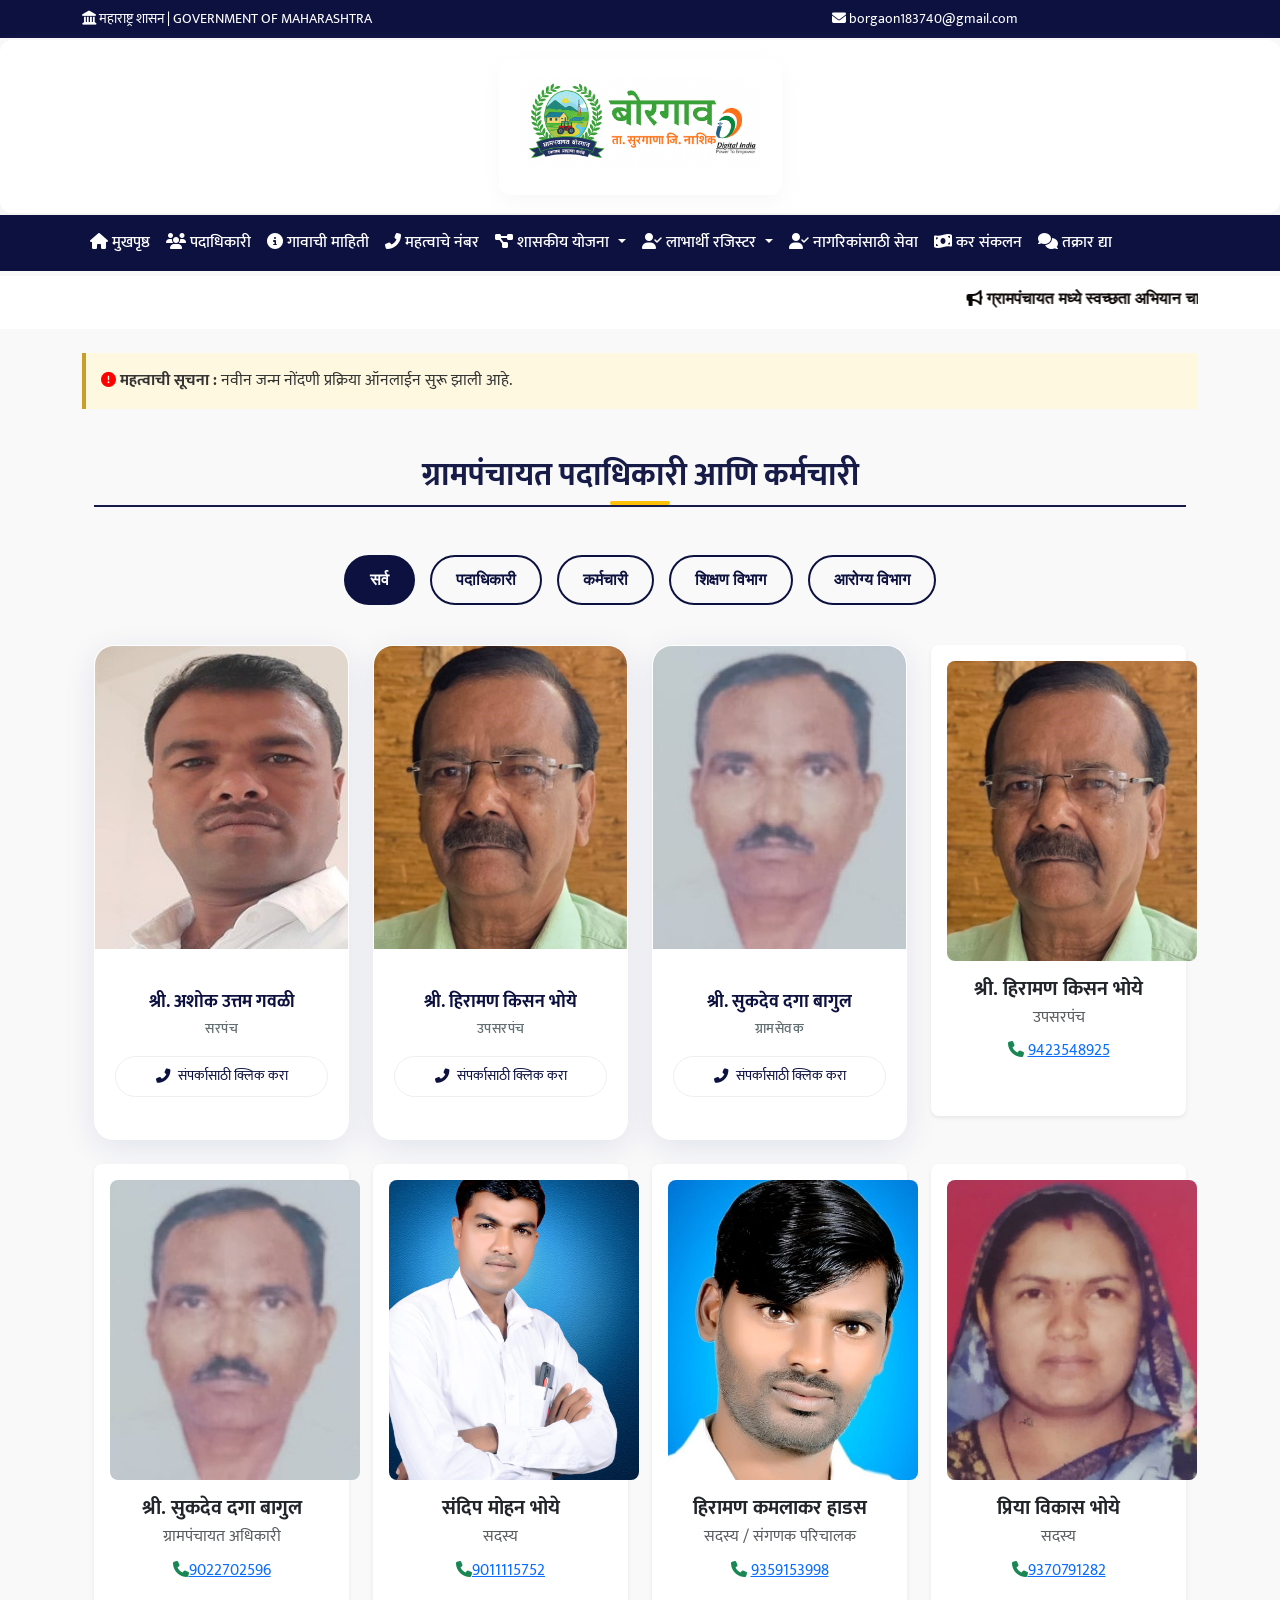
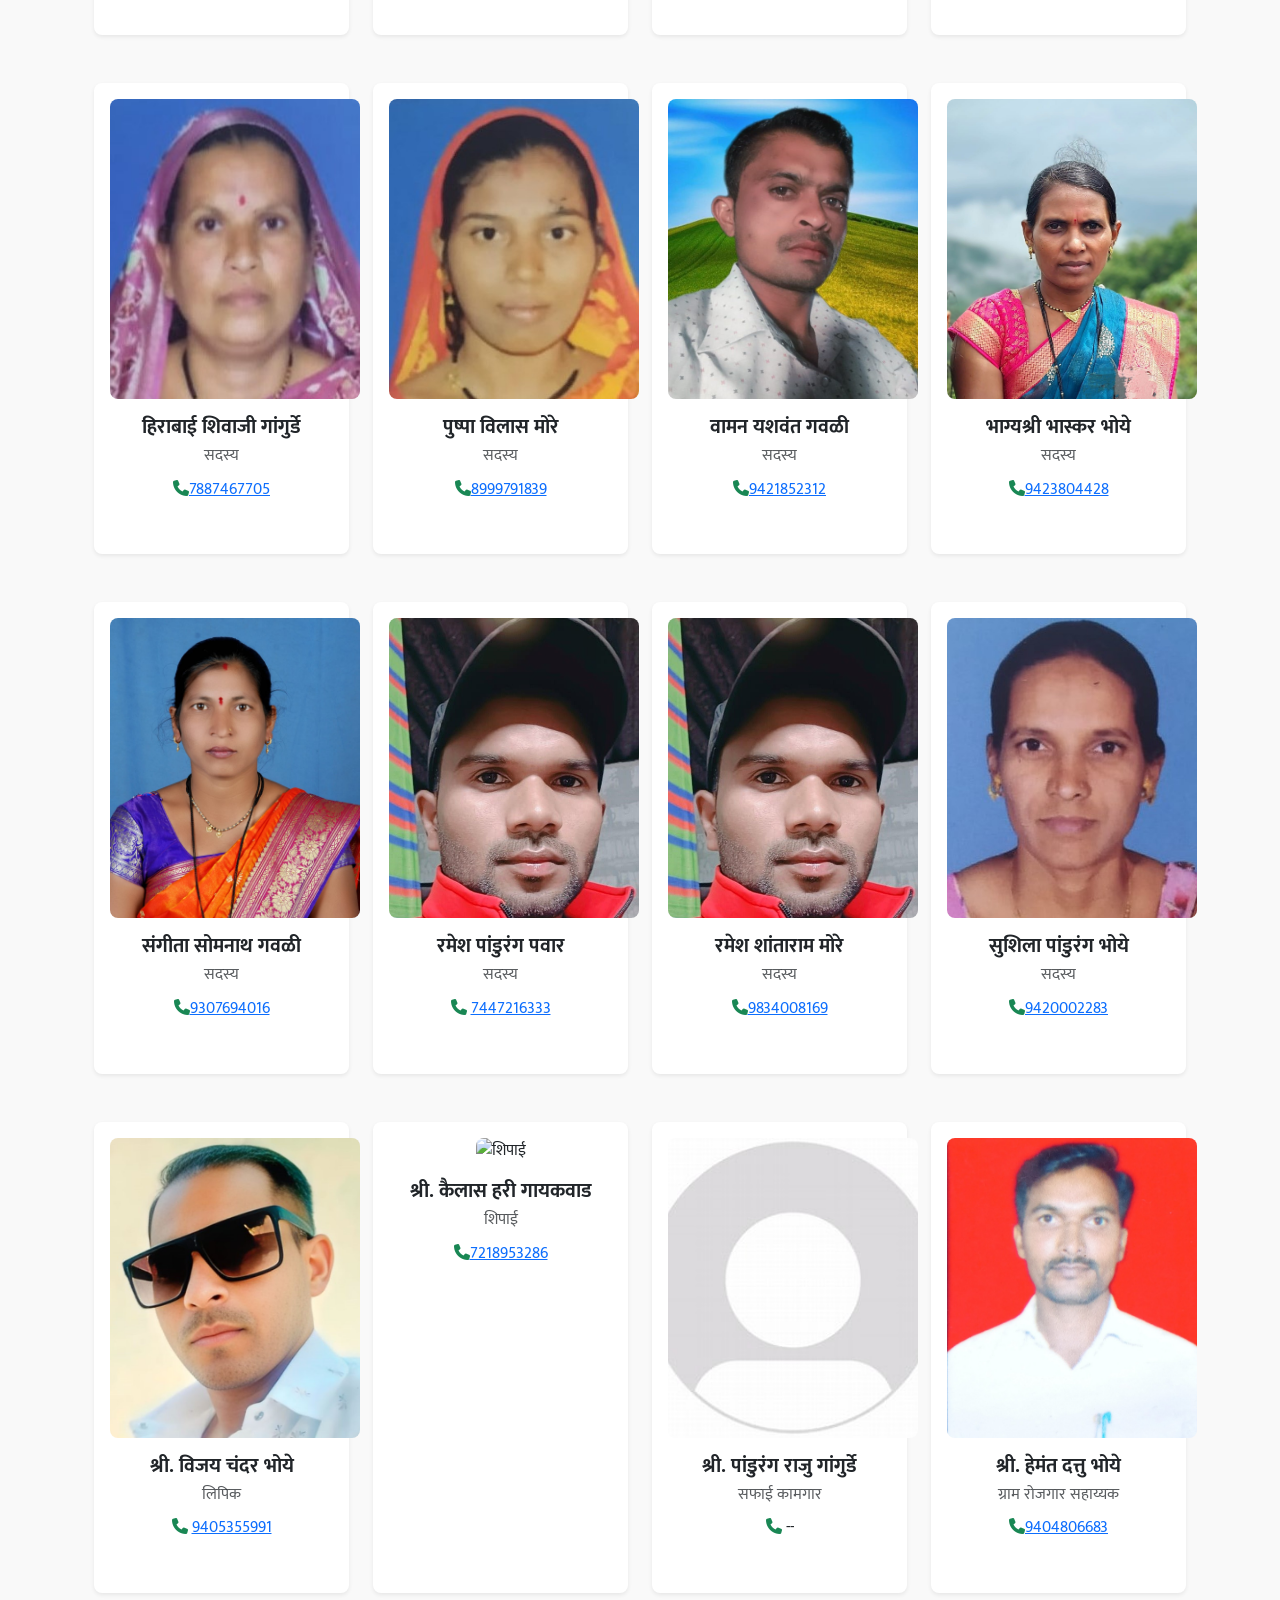
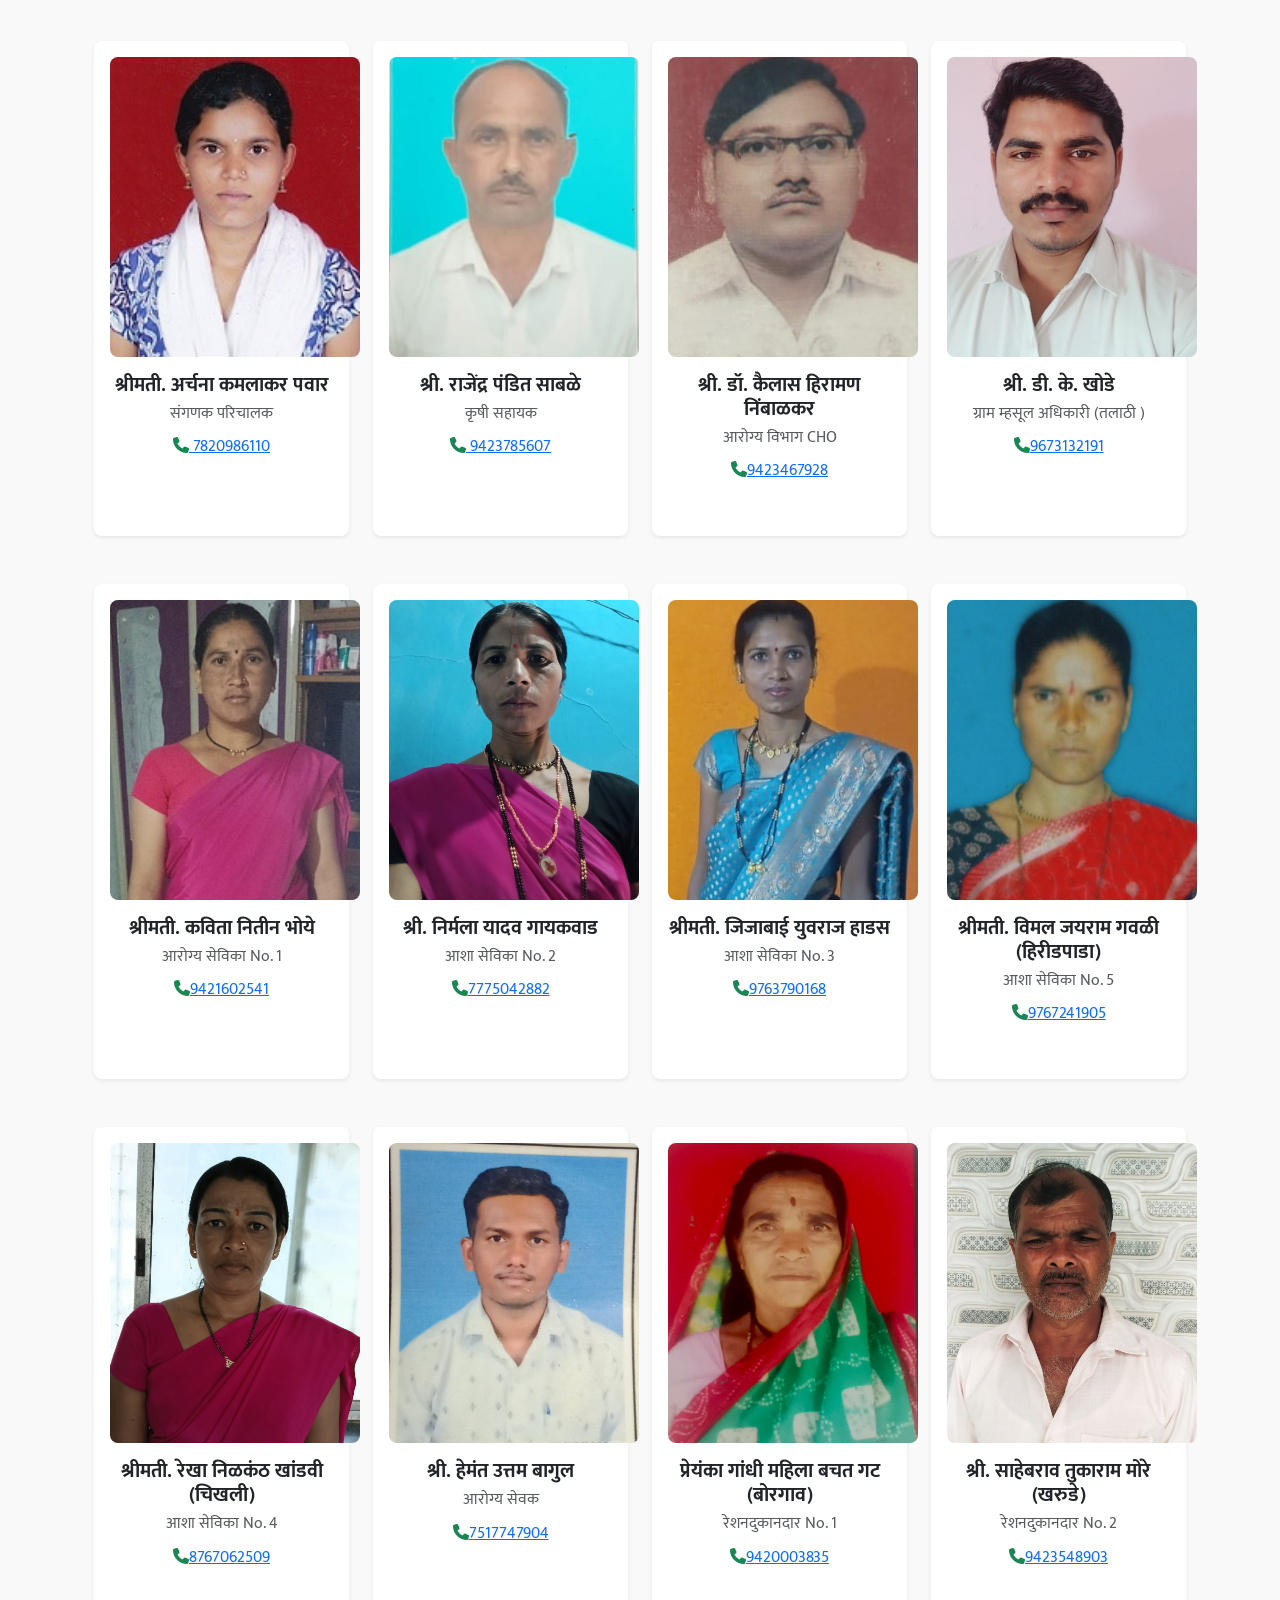
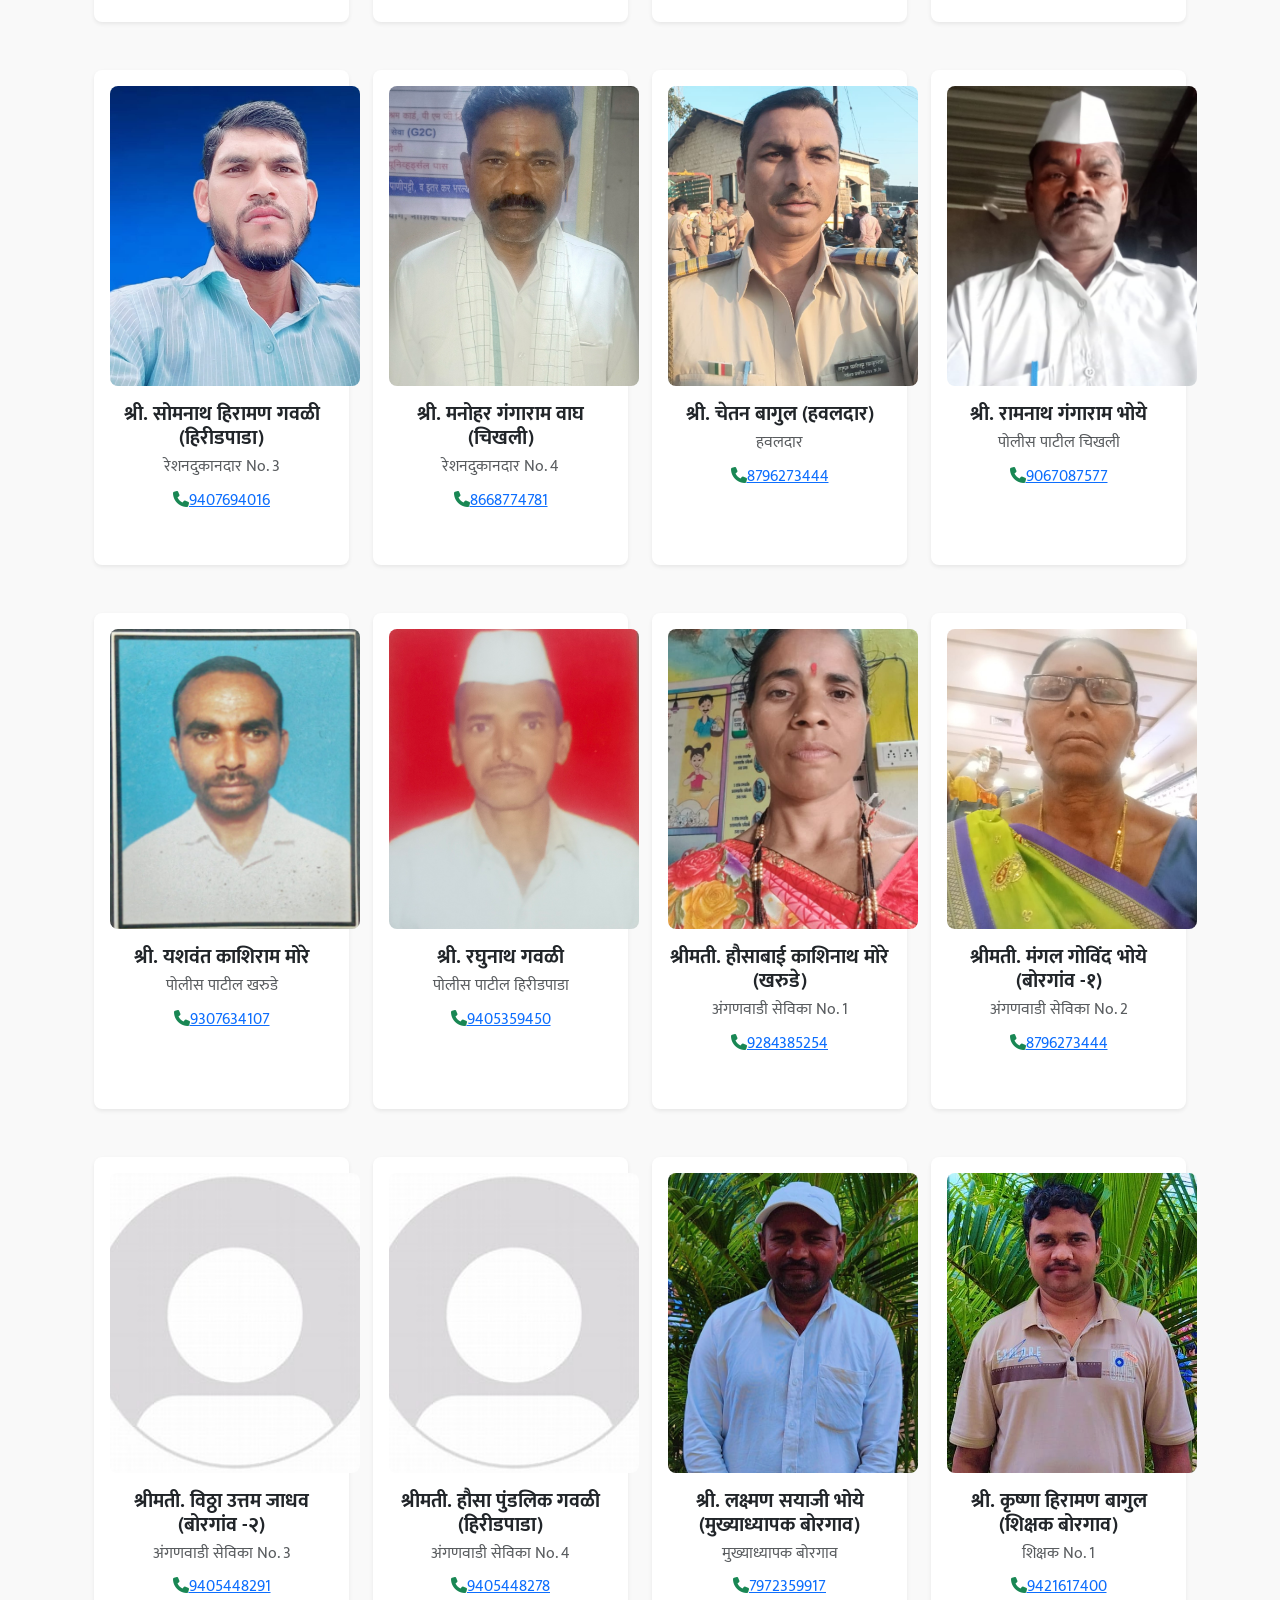
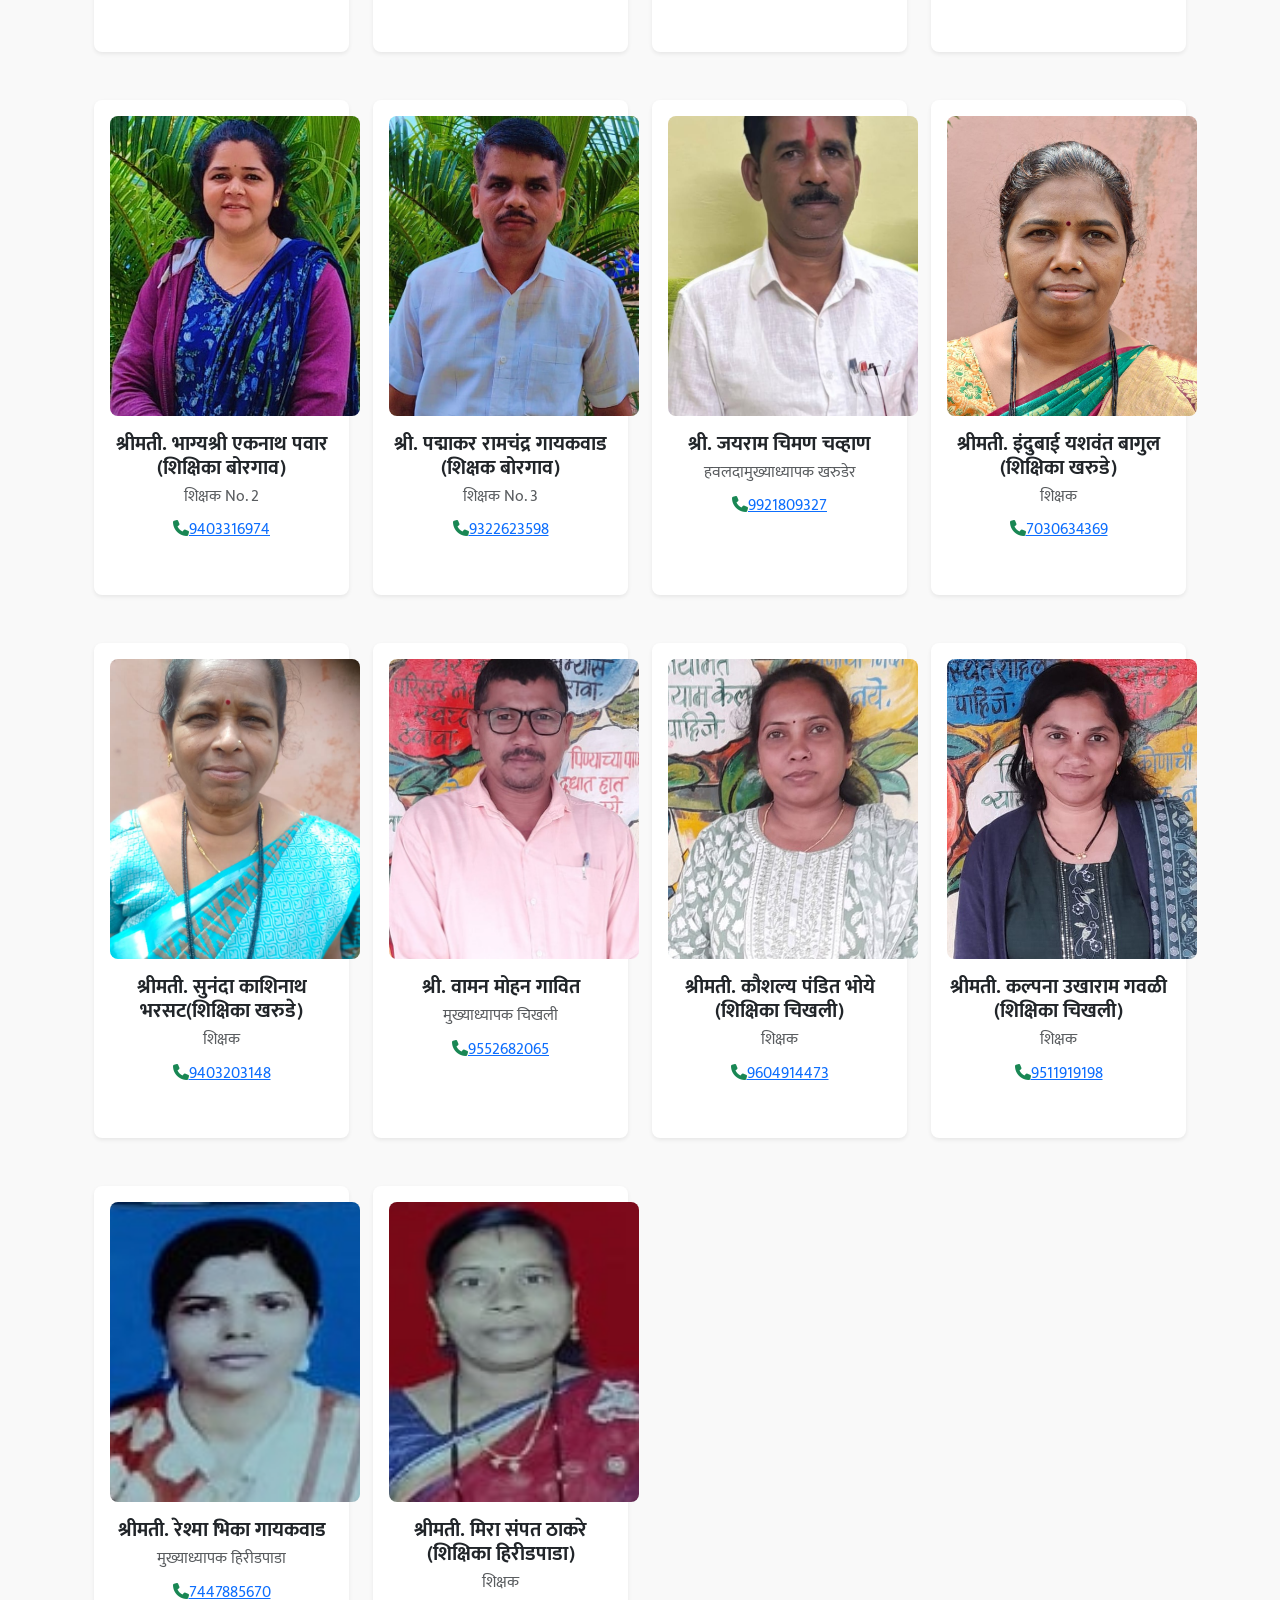
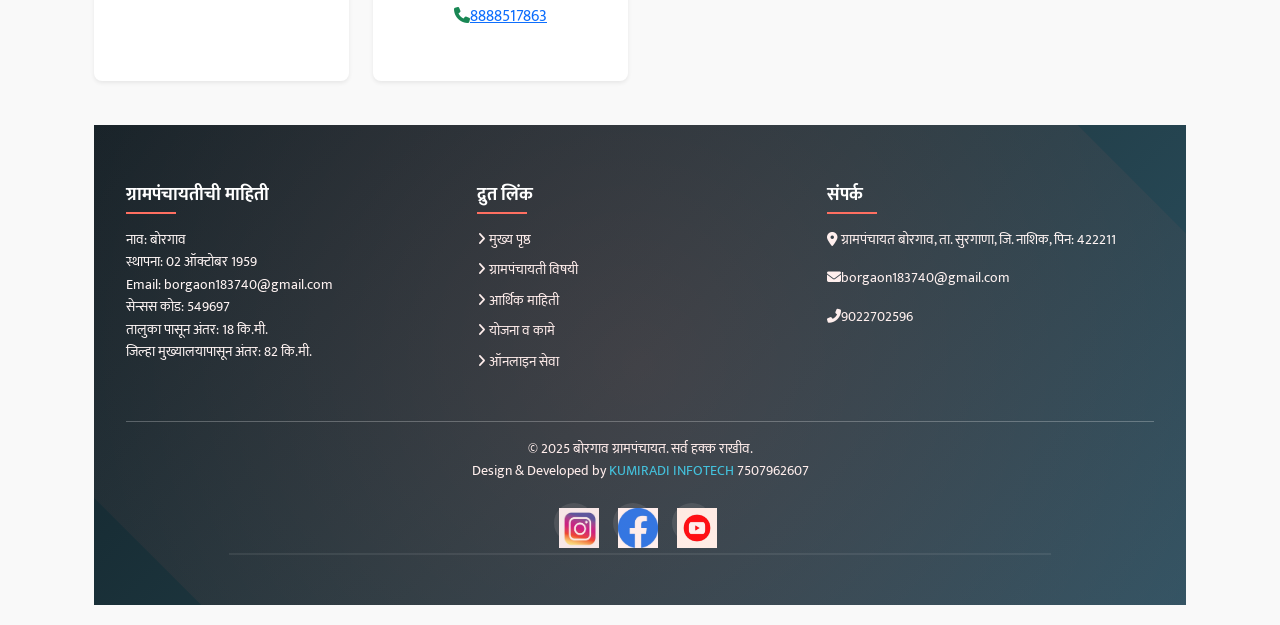
==== commit 053da8b5: "79yuiuj" ====
--- a/members.html
+++ b/members.html
@@ -246,29 +246,63 @@
 
 
       <!-- Main Content -->
-      <div class="container mt-4">
-        <h2 class="section-title text-center">पदाधिकारी</h2>
-        <div class="row">
-          <!-- 1 -->
-          <div class="col-md-3 col-sm-6 mb-4">
-            <div class="card shadow-sm h-100 text-center border-0 rounded-3">
-              <div class="card-body">
-                <img
-                  src="img/sarpanch.jpeg"
-                  alt="सरपंच"
-                  style="
-                    width: 250px;
-                    height: 300px;
-                    object-fit: cover;
-                    border-radius: 8px;
-                  "
-                  class="mb-3"
-                />
-                <h5 class="card-title fw-bold mb-1">श्री. अशोक उत्तम गवळी</h5>
-                <p class="text-muted mb-2">सरपंच</p>
-                <p>
-                  <i class="fas fa-phone text-success"></i > <a href="tel:+917350937991">7350937991</a>/<a href="tel:+919404208217">9404208217</a>
-                </p>
+      <div class="container mt-5">
+        <h2 class="section-title text-center mb-5">ग्रामपंचायत पदाधिकारी आणि कर्मचारी</h2>
+        
+        <!-- Category Filter -->
+        <div class="filter-container">
+          <button class="filter-btn active" data-filter="all">सर्व</button>
+          <button class="filter-btn" data-filter="panchayat">पदाधिकारी</button>
+          <button class="filter-btn" data-filter="staff">कर्मचारी</button>
+          <button class="filter-btn" data-filter="education">शिक्षण विभाग</button>
+          <button class="filter-btn" data-filter="health">आरोग्य विभाग</button>
+        </div>
+
+        <div class="row g-4" id="membersGrid">
+          <!-- Sarpanch -->
+          <div class="col-6 col-lg-3 member-item" data-category="panchayat">
+            <div class="member-card">
+              <div class="member-img-container">
+                <img src="img/sarpanch.jpeg" alt="सरपंच" class="member-img" />
+              </div>
+              <div class="member-info">
+                <h5 class="member-name">श्री. अशोक उत्तम गवळी</h5>
+                <p class="member-role">सरपंच</p>
+                <a href="tel:+917350937991" class="member-contact">
+                  <i class="fas fa-phone-alt"></i> संपर्कासाठी क्लिक करा
+                </a>
+              </div>
+            </div>
+          </div>
+
+          <!-- Up-Sarpanch -->
+          <div class="col-6 col-lg-3 member-item" data-category="panchayat">
+            <div class="member-card">
+              <div class="member-img-container">
+                <img src="img/upsarpanch.jpeg" alt="उपसरपंच" class="member-img" />
+              </div>
+              <div class="member-info">
+                <h5 class="member-name">श्री. हिरामण किसन भोये</h5>
+                <p class="member-role">उपसरपंच</p>
+                <a href="tel:+919423548925" class="member-contact">
+                  <i class="fas fa-phone-alt"></i> संपर्कासाठी क्लिक करा
+                </a>
+              </div>
+            </div>
+          </div>
+
+          <!-- Gramsevak -->
+          <div class="col-6 col-lg-3 member-item" data-category="staff">
+            <div class="member-card">
+              <div class="member-img-container">
+                <img src="img/officer1.jpeg" alt="ग्रामसेवक" class="member-img" />
+              </div>
+              <div class="member-info">
+                <h5 class="member-name">श्री. सुकदेव दगा बागुल</h5>
+                <p class="member-role">ग्रामसेवक</p>
+                <a href="tel:+919022702596" class="member-contact">
+                  <i class="fas fa-phone-alt"></i> संपर्कासाठी क्लिक करा
+                </a>
               </div>
             </div>
           </div>
@@ -1584,22 +1618,38 @@
         });
       }
 
-      // Gallery Modal
-      document.addEventListener("DOMContentLoaded", function () {
-        const galleryImages = document.querySelectorAll(".gallery-img");
-        const modalImage = document.getElementById("modalImage");
-        const modalCaption = document.getElementById("modalCaption");
-        const imageModal = new bootstrap.Modal(
-          document.getElementById("imageModal")
-        );
-
-        galleryImages.forEach((image) => {
-          image.addEventListener("click", function () {
-            modalImage.src = this.src;
-            modalCaption.textContent = this.getAttribute("data-caption");
-            imageModal.show();
+        }
+
+        // ---------------- Member Filtering ----------------
+        const filterBtns = document.querySelectorAll(".filter-btn");
+        const memberItems = document.querySelectorAll(".member-item");
+
+        filterBtns.forEach(btn => {
+          btn.addEventListener("click", () => {
+            // Update active state
+            filterBtns.forEach(b => b.classList.remove("active"));
+            btn.classList.add("active");
+
+            const filter = btn.getAttribute("data-filter");
+
+            memberItems.forEach(item => {
+              if (filter === "all" || item.getAttribute("data-category") === filter) {
+                item.style.display = "block";
+                setTimeout(() => {
+                  item.style.opacity = "1";
+                  item.style.transform = "scale(1)";
+                }, 10);
+              } else {
+                item.style.opacity = "0";
+                item.style.transform = "scale(0.8)";
+                setTimeout(() => {
+                  item.style.display = "none";
+                }, 400);
+              }
+            });
           });
         });
+      });
 
         // See more button
         document
--- a/css/members.css
+++ b/css/members.css
@@ -1,109 +1,147 @@
-body {
-        font-family: "Mukta", sans-serif;
-        background-color: #f9f9f9;
-        color: #333;
-        line-height: 1.6;
-        transition: all 0.3s ease;
-      }
-
-      .top-bar {
-        background-color: #0d1140;
-        color: white;
-        padding: 8px 0;
-        font-size: 14px;
-      }
-.logo-header {
-  background: linear-gradient(90deg, #ffffff, #ffffff);
-  color: #ffffff;
-  border-radius: 12px;
-  box-shadow: 0 8px 20px rgba(219, 219, 219, 0.2);
-  transition: all 0.3s ease;
-  margin: 10px auto;  
-  display: flex;      
-  flex-direction: column; 
-  align-items: center;
-  justify-content: center; 
-  padding: 15px;
-  margin-top: 2px;
-  margin-bottom: 2px;
-}
-
-.logo {
-  height: 95px;          
-  width: 253px;           
-  object-fit: contain;   
-  border-radius: 8px;   
-  border: 2px solid #ffffff;
-  transition: transform 0.3s ease;
-  margin-bottom: 10px;   
-}
-
-.logo:hover {
-  transform: scale(1.1); 
-}
-
-
-.logo-text h1 {
-  font-size: 1.8rem;
-  font-weight: 700;
-  color: #070202;
-  text-align: center; 
-}
-
-.logo-text p {
-  font-size: 1rem;
-  color: #ffffff;
-  text-align: center;
-}
-
-
-.logo-header:hover {
-  transform: translateY(-3px);
-  box-shadow: 0 12px 25px rgba(205, 15, 15, 0.3);
-}
-
-      .blogo {
-        height: 120px;
-      }
-
-      .nav-bar {
-        background-color: #0d1140;
-        padding: 0;
-      }
-
-      .navbar-nav .nav-link {
-        color: white !important;
-        padding: 15px 20px;
+      :root {
+        --primary-navy: #0d1140;
+        --secondary-navy: #171b47;
+        --accent-gold: #ffc107;
+        --accent-red: #dc3545;
+        --glass-bg: rgba(255, 255, 255, 0.9);
+        --glass-shadow: 0 8px 32px 0 rgba(31, 38, 135, 0.1);
+        --transition-smooth: all 0.4s cubic-bezier(0.165, 0.84, 0.44, 1);
+      }
+
+      body {
+        font-family: 'Mukta', sans-serif;
+        background-color: #f0f2f5;
+        color: #2d3436;
+      }
+
+      .section-title {
+        color: var(--primary-navy);
+        font-weight: 700;
+        position: relative;
+        padding-bottom: 15px;
+        margin-bottom: 40px;
+      }
+
+      .section-title::after {
+        content: '';
+        position: absolute;
+        bottom: 0;
+        left: 50%;
+        transform: translateX(-50%);
+        width: 60px;
+        height: 4px;
+        background: var(--accent-gold);
+        border-radius: 2px;
+      }
+
+      /* Premium Card Styling */
+      .member-card {
+        background: var(--glass-bg);
+        border: 1px solid rgba(255, 255, 255, 0.18);
+        border-radius: 20px;
+        overflow: hidden;
+        transition: var(--transition-smooth);
+        box-shadow: var(--glass-shadow);
+        height: 100%;
+        display: flex;
+        flex-direction: column;
+      }
+
+      .member-card:hover {
+        transform: translateY(-10px);
+        box-shadow: 0 15px 45px rgba(0, 0, 0, 0.1);
+      }
+
+      .member-img-container {
+        position: relative;
+        width: 100%;
+        padding-top: 120%; /* Consistent aspect ratio */
+        overflow: hidden;
+      }
+
+      .member-img {
+        position: absolute;
+        top: 0;
+        left: 0;
+        width: 100%;
+        height: 100%;
+        object-fit: cover;
+        transition: var(--transition-smooth);
+      }
+
+      .member-card:hover .member-img {
+        transform: scale(1.08);
+      }
+
+      .member-info {
+        padding: 20px;
+        text-align: center;
+        flex-grow: 1;
+        display: flex;
+        flex-direction: column;
+        justify-content: center;
+      }
+
+      .member-name {
+        font-size: 1.15rem;
+        font-weight: 700;
+        color: var(--primary-navy);
+        margin-bottom: 5px;
+      }
+
+      .member-role {
+        font-size: 0.9rem;
+        color: #636e72;
         font-weight: 500;
-      }
-
-      .navbar-nav .nav-link:hover {
-        background-color: #171b47;
-      }
-
-      .carousel-item {
-        height: 400px;
-        overflow: hidden;
-      }
-
-      .carousel-item img {
-        object-fit: cover;
-        width: 100%;
-        height: 100%;
-      }
-
-      .section-title {
-        color: #171b47;
-        border-bottom: 2px solid #171b47;
-        padding-bottom: 10px;
-        margin: 30px 0 20px;
-      }
-
-      .card {
-        box-shadow: 0 4px 8px rgba(0, 0, 0, 0.1);
-        margin-bottom: 20px;
-        border: none;
-        border-radius: 5px;
+        margin-bottom: 15px;
+        text-transform: uppercase;
+        letter-spacing: 0.5px;
+      }
+
+      .member-contact {
+        display: inline-flex;
+        align-items: center;
+        justify-content: center;
+        gap: 8px;
+        padding: 8px 16px;
+        background: #fff;
+        border: 1px solid #eee;
+        border-radius: 50px;
+        color: var(--primary-navy);
+        text-decoration: none;
+        font-size: 0.9rem;
+        transition: var(--transition-smooth);
+      }
+
+      .member-contact:hover {
+        background: var(--primary-navy);
+        color: #fff;
+        border-color: var(--primary-navy);
+      }
+
+      /* Filters */
+      .filter-container {
+        display: flex;
+        justify-content: center;
+        gap: 15px;
+        margin-bottom: 40px;
+        flex-wrap: wrap;
+      }
+
+      .filter-btn {
+        padding: 10px 24px;
+        border-radius: 50px;
+        border: 2px solid var(--primary-navy);
+        background: transparent;
+        color: var(--primary-navy);
+        font-weight: 600;
+        transition: var(--transition-smooth);
+        cursor: pointer;
+      }
+
+      .filter-btn.active, .filter-btn:hover {
+        background: var(--primary-navy);
+        color: #fff;
       }
 
       .card-header {
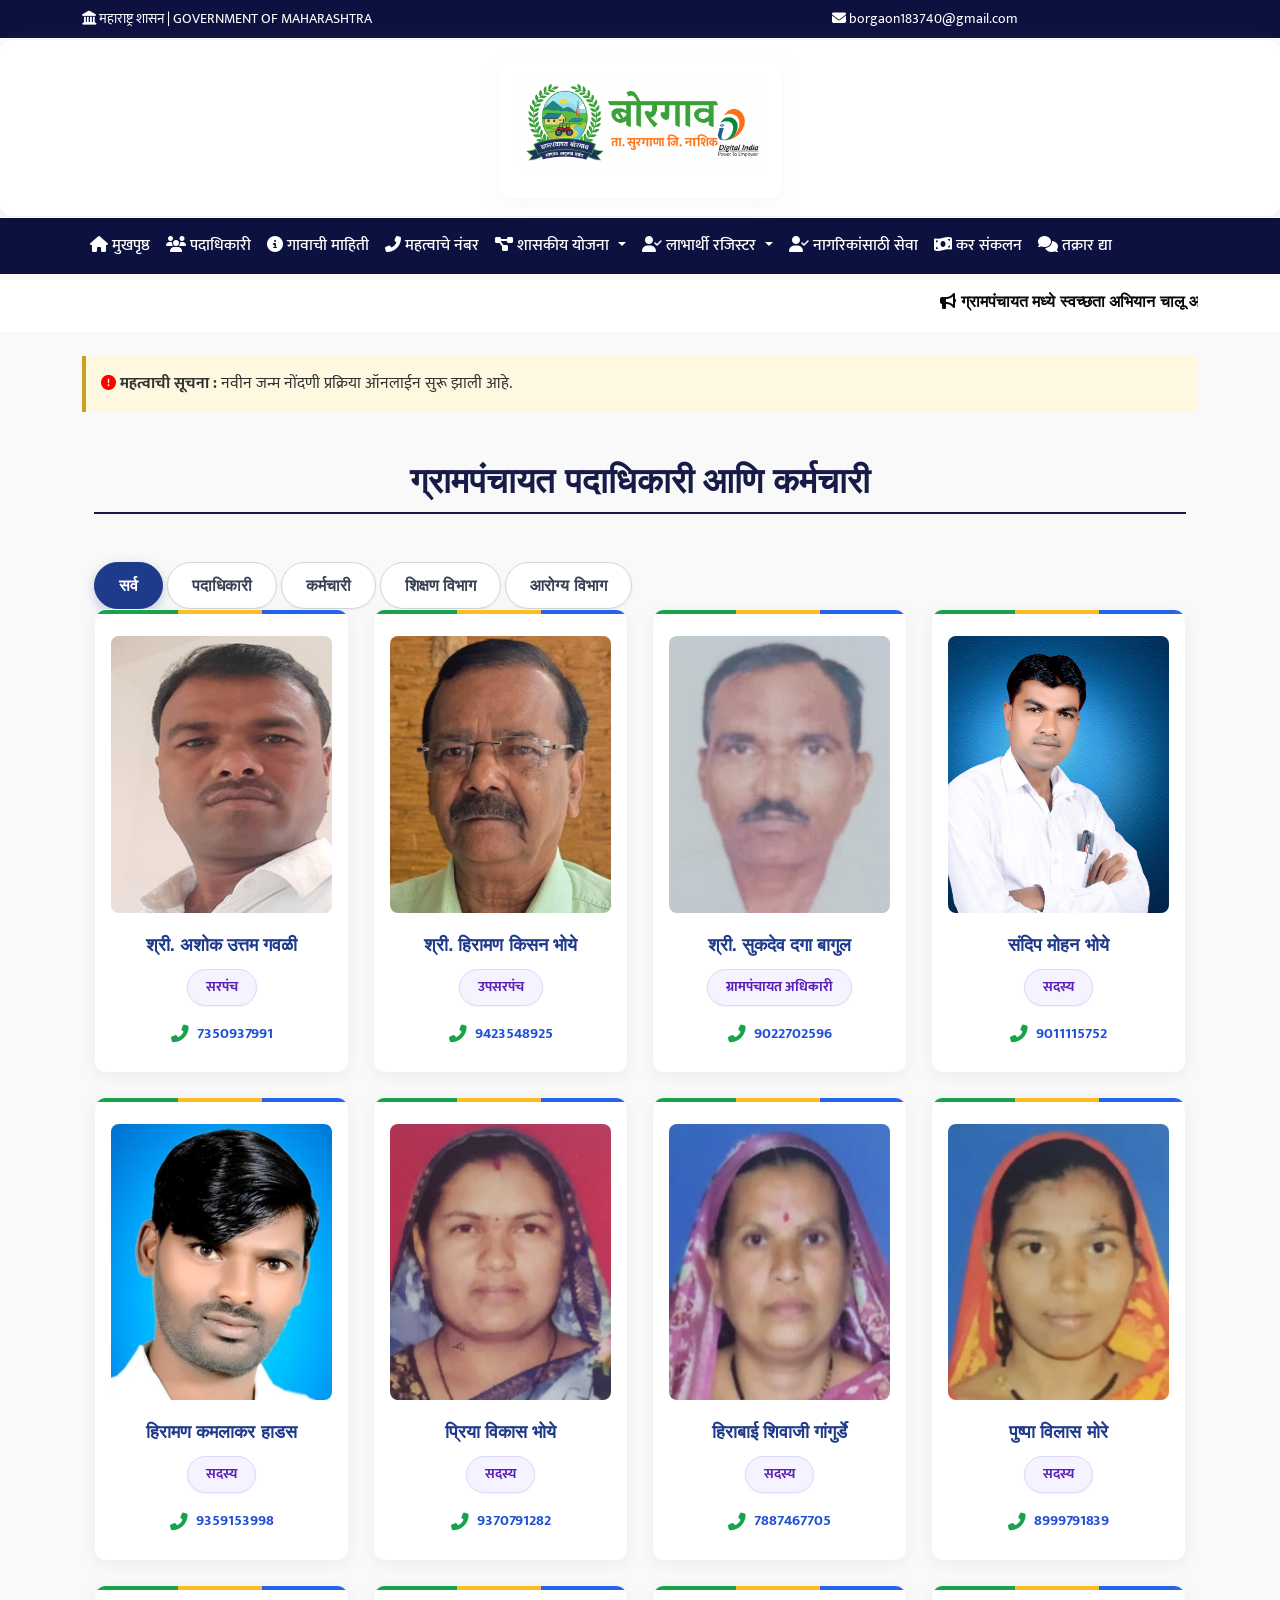
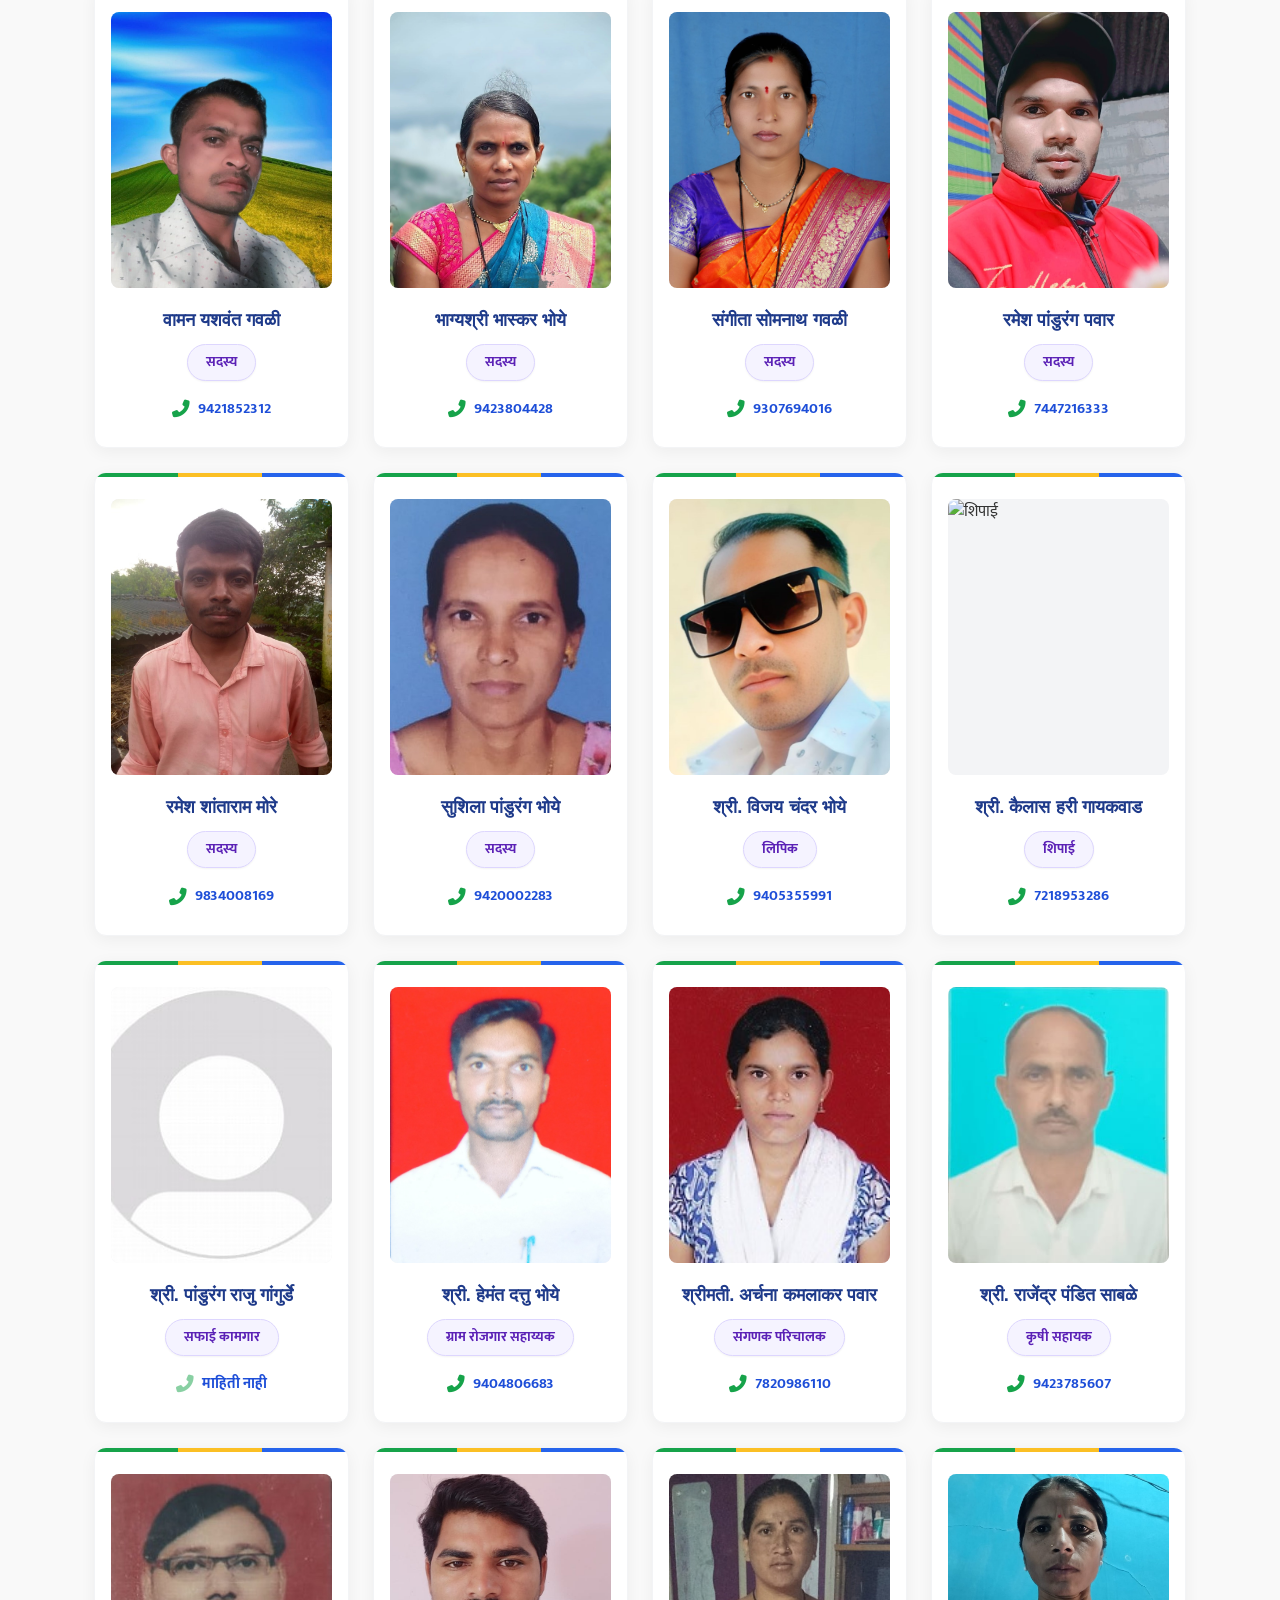
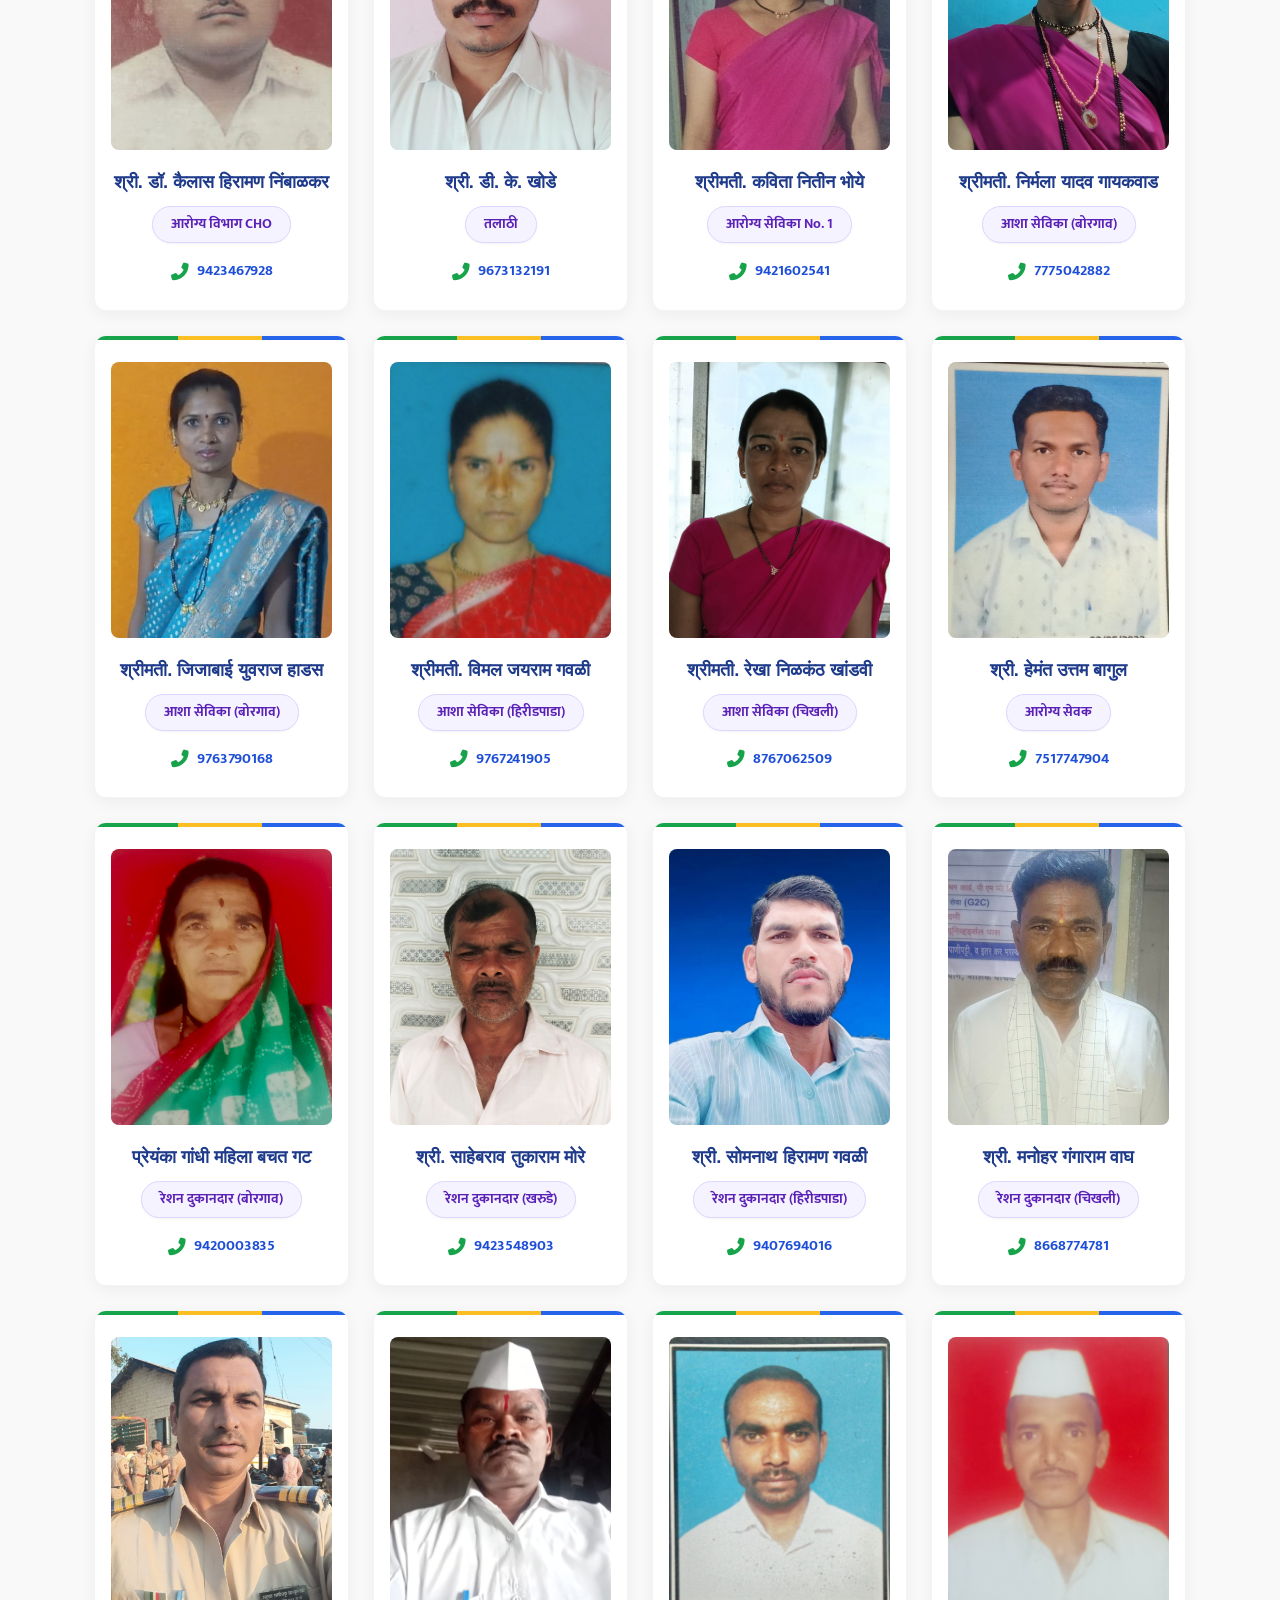
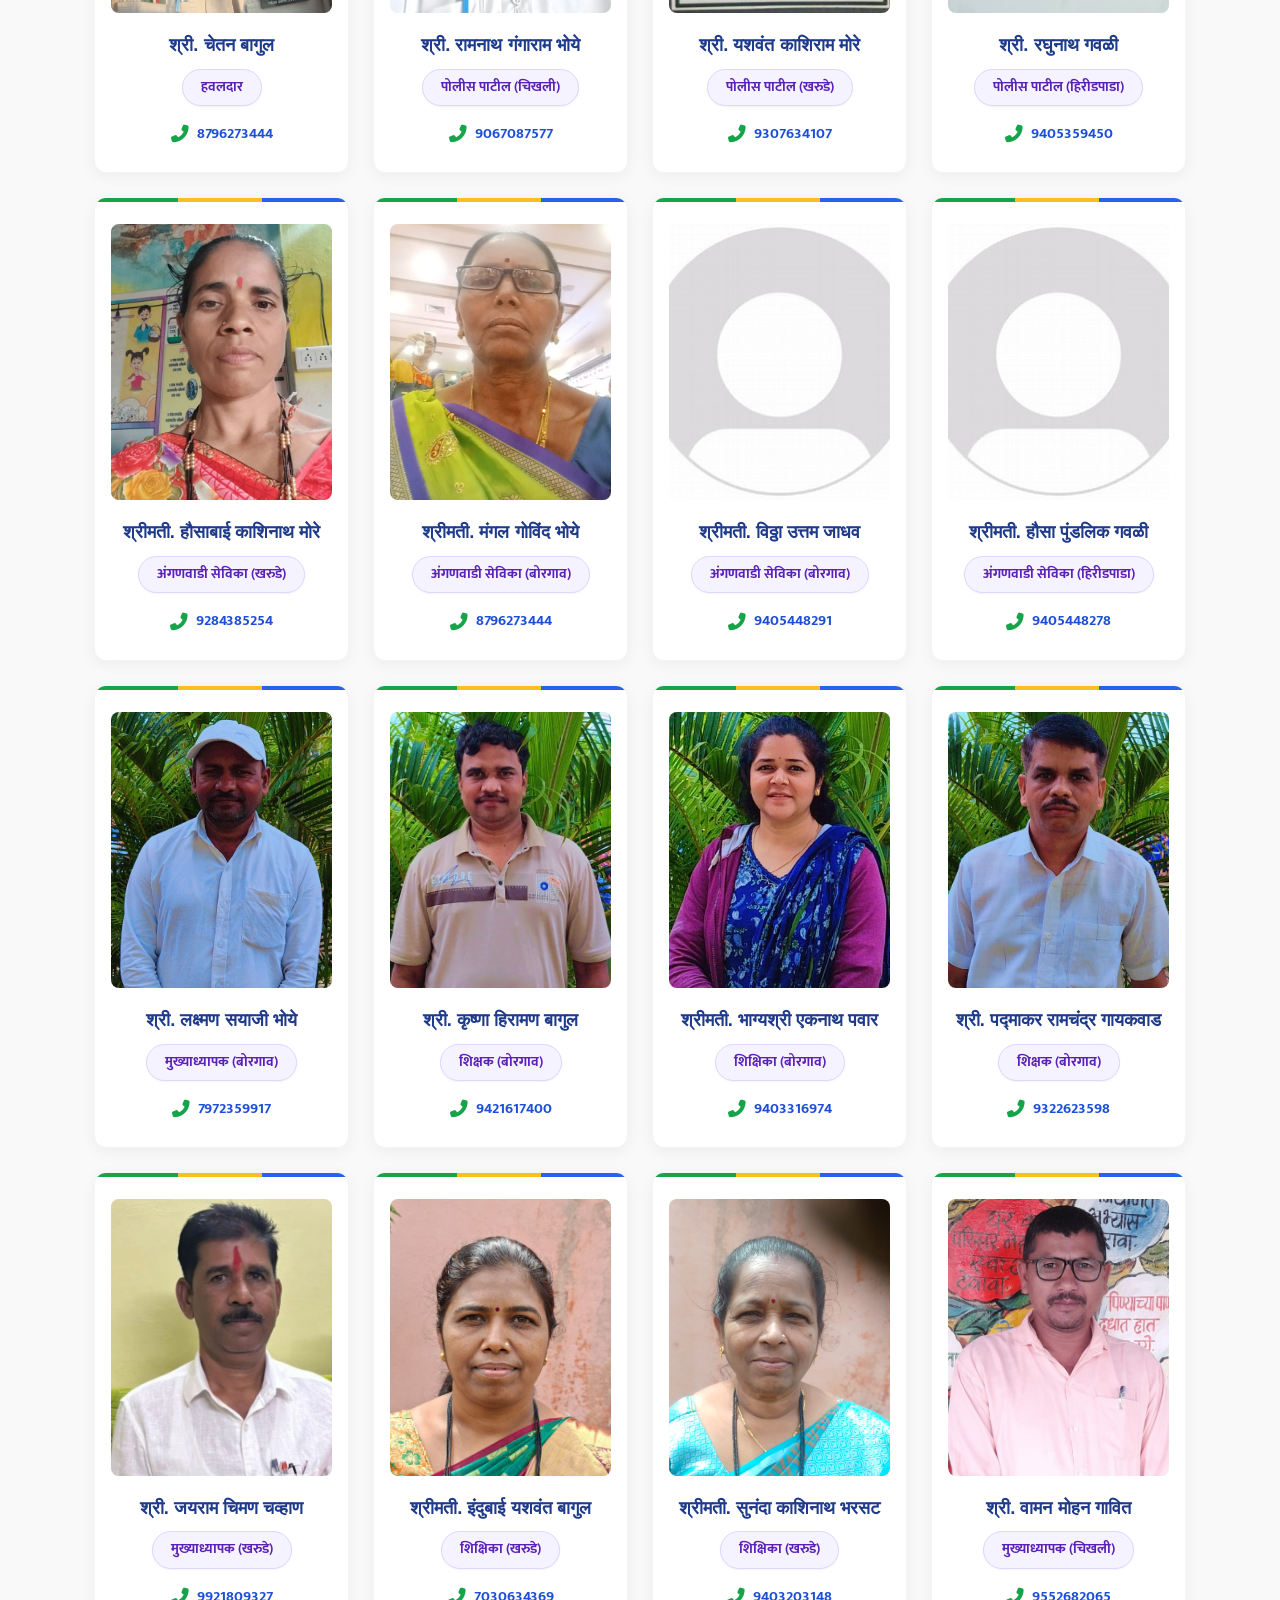
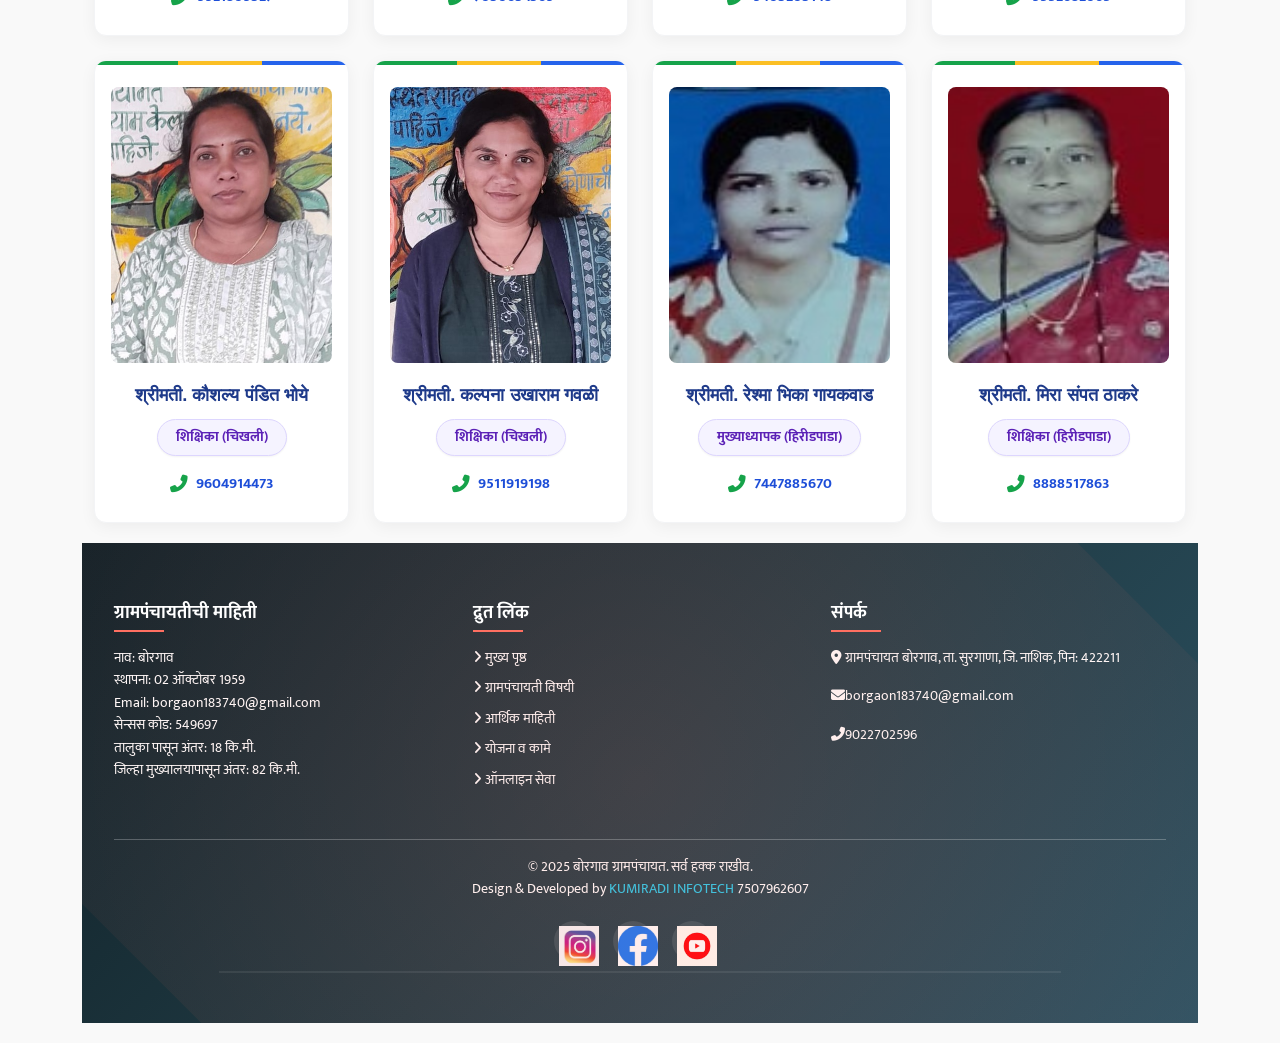
==== commit 20ca0bae: "jpkl" ====
--- a/members.html
+++ b/members.html
@@ -45,7 +45,7 @@
     <!-- Logo Header -->
 <div class="logo-header py-3 d-flex justify-content-between align-items-center px-4">
   <div class="logo-header py-3 d-flex justify-content-center align-items-center">
-  <img src="img/main_logo.png" alt="ग्रामपंचायत लोगो" class="logo">
+  <img src="img/main_logo.png" alt="ग्रामपंचायत लोगो" class="logo img-fluid" style="max-height: 120px; width: auto;">
 </div>
 
   </div>
@@ -258,1221 +258,633 @@
           <button class="filter-btn" data-filter="health">आरोग्य विभाग</button>
         </div>
 
-        <div class="row g-4" id="membersGrid">
-          <!-- Sarpanch -->
-          <div class="col-6 col-lg-3 member-item" data-category="panchayat">
+                        <div class="row g-4" id="membersGrid">
+          <div class="member-item col-6 col-md-4 col-lg-3" data-category="panchayat">
             <div class="member-card">
               <div class="member-img-container">
                 <img src="img/sarpanch.jpeg" alt="सरपंच" class="member-img" />
               </div>
               <div class="member-info">
                 <h5 class="member-name">श्री. अशोक उत्तम गवळी</h5>
-                <p class="member-role">सरपंच</p>
-                <a href="tel:+917350937991" class="member-contact">
-                  <i class="fas fa-phone-alt"></i> संपर्कासाठी क्लिक करा
-                </a>
-              </div>
-            </div>
-          </div>
-
-          <!-- Up-Sarpanch -->
-          <div class="col-6 col-lg-3 member-item" data-category="panchayat">
+                <span class="member-role">सरपंच</span>
+              </div>
+              <a href="tel:+917350937991" class="member-contact"><i class="fas fa-phone-alt"></i> 7350937991</a>
+            </div>
+          </div>
+          <div class="member-item col-6 col-md-4 col-lg-3" data-category="panchayat">
             <div class="member-card">
               <div class="member-img-container">
                 <img src="img/upsarpanch.jpeg" alt="उपसरपंच" class="member-img" />
               </div>
               <div class="member-info">
                 <h5 class="member-name">श्री. हिरामण किसन भोये</h5>
-                <p class="member-role">उपसरपंच</p>
-                <a href="tel:+919423548925" class="member-contact">
-                  <i class="fas fa-phone-alt"></i> संपर्कासाठी क्लिक करा
-                </a>
-              </div>
-            </div>
-          </div>
-
-          <!-- Gramsevak -->
-          <div class="col-6 col-lg-3 member-item" data-category="staff">
-            <div class="member-card">
-              <div class="member-img-container">
-                <img src="img/officer1.jpeg" alt="ग्रामसेवक" class="member-img" />
+                <span class="member-role">उपसरपंच</span>
+              </div>
+              <a href="tel:+919423548925" class="member-contact"><i class="fas fa-phone-alt"></i> 9423548925</a>
+            </div>
+          </div>
+          <div class="member-item col-6 col-md-4 col-lg-3" data-category="staff">
+            <div class="member-card">
+              <div class="member-img-container">
+                <img src="img/officer1.jpeg" alt="ग्रामपंचायत अधिकारी" class="member-img" />
               </div>
               <div class="member-info">
                 <h5 class="member-name">श्री. सुकदेव दगा बागुल</h5>
-                <p class="member-role">ग्रामसेवक</p>
-                <a href="tel:+919022702596" class="member-contact">
-                  <i class="fas fa-phone-alt"></i> संपर्कासाठी क्लिक करा
-                </a>
-              </div>
-            </div>
-          </div>
-
-          <!-- 2 -->
-          <div class="col-md-3 col-sm-6 mb-4">
-            <div class="card shadow-sm h-100 text-center border-0 rounded-3">
-              <div class="card-body">
-                <img
-                  src="img/upsarpanch.jpeg"
-                  alt="उपसरपंच"
-                  style="
-                    width: 250px;
-                    height: 300px;
-                    object-fit: cover;
-                    border-radius: 8px;
-                  "
-                  class="mb-3"
-                />
-                <h5 class="card-title fw-bold mb-1">श्री. हिरामण किसन भोये</h5>
-                <p class="text-muted mb-2">उपसरपंच</p>
-                <p><i class="fas fa-phone text-success"></i> <a href="tel:+919423548925">9423548925</a></p>
-              </div>
-            </div>
-          </div>
-
-          <!-- 3 -->
-          <div class="col-md-3 col-sm-6 mb-4">
-            <div class="card shadow-sm h-100 text-center border-0 rounded-3">
-              <div class="card-body">
-                <img
-                  src="img/officer1.jpeg"
-                  alt="ग्रामपंचायत अधिकारी"
-                  style="
-                    width: 250px;
-                    height: 300px;
-                    object-fit: cover;
-                    border-radius: 8px;
-                  "
-                  class="mb-3"
-                />
-                <h5 class="card-title fw-bold mb-1">श्री. सुकदेव दगा बागुल</h5>
-                <p class="text-muted mb-2">ग्रामपंचायत अधिकारी</p>
-                <p><i class="fas fa-phone text-success"></i><a href="tel:+91 9022702596">9022702596</a></p>
-              </div>
-            </div>
-          </div>
-
-          <!-- 4 -->
-          <div class="col-md-3 col-sm-6 mb-4">
-            <div class="card shadow-sm h-100 text-center border-0 rounded-3">
-              <div class="card-body">
-                <img
-                  src="img/sadsy1.jpeg"
-                  alt="सदस्य"
-                  style="
-                    width: 250px;
-                    height: 300px;
-                    object-fit: cover;
-                    border-radius: 8px;
-                  "
-                  class="mb-3"
-                />
-                <h5 class="card-title fw-bold mb-1">संदिप मोहन भोये</h5>
-                <p class="text-muted mb-2">सदस्य</p>
-                <p><i class="fas fa-phone text-success"></i><a href="tel:+919011115752">9011115752</a> </p>
-              </div>
-            </div>
-          </div>
-
-          <!-- 5 -->
-          <div class="col-md-3 col-sm-6 mb-4">
-            <div class="card shadow-sm h-100 text-center border-0 rounded-3">
-              <div class="card-body">
-                <img
-                  src="img/hiraman.jpeg"
-                  alt="सदस्य / संगणक परिचालक"
-                  style="
-                    width: 250px;
-                    height: 300px;
-                    object-fit: cover;
-                    border-radius: 8px;
-                  "
-                  class="mb-3"
-                />
-                <h5 class="card-title fw-bold mb-1">हिरामण कमलाकर हाडस</h5>
-                <p class="text-muted mb-2">सदस्य / संगणक परिचालक</p>
-                <p><i class="fas fa-phone text-success"></i> <a href="tel:+919359153998">9359153998</a></p>
-              </div>
-            </div>
-          </div>
-
-          <!-- 6 -->
-          <div class="col-md-3 col-sm-6 mb-4">
-            <div class="card shadow-sm h-100 text-center border-0 rounded-3">
-              <div class="card-body">
-                <img
-                  src="img/priya.jpeg"
-                  alt="सदस्य"
-                  style="
-                    width: 250px;
-                    height: 300px;
-                    object-fit: cover;
-                    border-radius: 8px;
-                  "
-                  class="mb-3"
-                />
-                <h5 class="card-title fw-bold mb-1">प्रिया विकास भोये</h5>
-                <p class="text-muted mb-2">सदस्य</p>
-                <p><i class="fas fa-phone text-success"></i><a href="tel:+919370791282">9370791282</a> </p>
-              </div>
-            </div>
-          </div>
-
-          <!-- 7 -->
-          <div class="col-md-3 col-sm-6 mb-4">
-            <div class="card shadow-sm h-100 text-center border-0 rounded-3">
-              <div class="card-body">
-                <img
-                  src="img/hira.jpeg"
-                  alt="सदस्य"
-                  style="
-                    width: 250px;
-                    height: 300px;
-                    object-fit: cover;
-                    border-radius: 8px;
-                  "
-                  class="mb-3"
-                />
-                <h5 class="card-title fw-bold mb-1">
-                  हिराबाई शिवाजी गांगुर्डे
-                </h5>
-                <p class="text-muted mb-2">सदस्य</p>
-                <p><i class="fas fa-phone text-success"></i><a href="tel:+917887467705">7887467705</a> </p>
-              </div>
-            </div>
-          </div>
-
-          <!-- 8 -->
-          <div class="col-md-3 col-sm-6 mb-4">
-            <div class="card shadow-sm h-100 text-center border-0 rounded-3">
-              <div class="card-body">
-                <img
-                  src="img/pushpa.jpeg"
-                  alt="सदस्य"
-                  style="
-                    width: 250px;
-                    height: 300px;
-                    object-fit: cover;
-                    border-radius: 8px;
-                  "
-                  class="mb-3"
-                />
-                <h5 class="card-title fw-bold mb-1">पुष्पा विलास मोरे</h5>
-                <p class="text-muted mb-2">सदस्य</p>
-                <p><i class="fas fa-phone text-success"></i><a href="tel:+918999791839">8999791839</a> </p>
-              </div>
-            </div>
-          </div>
-
-          <!-- 9 -->
-          <div class="col-md-3 col-sm-6 mb-4">
-            <div class="card shadow-sm h-100 text-center border-0 rounded-3">
-              <div class="card-body">
-                <img
-                  src="img/sadsya.jpeg"
-                  alt="सदस्य"
-                  style="
-                    width: 250px;
-                    height: 300px;
-                    object-fit: cover;
-                    border-radius: 8px;
-                  "
-                  class="mb-3"
-                />
-                <h5 class="card-title fw-bold mb-1">वामन यशवंत गवळी</h5>
-                <p class="text-muted mb-2">सदस्य</p>
-                <p><i class="fas fa-phone text-success"></i><a href="tel:+919421852312">9421852312</a> </p>
-              </div>
-            </div>
-          </div>
-
-          <!-- 10 -->
-          <div class="col-md-3 col-sm-6 mb-4">
-            <div class="card shadow-sm h-100 text-center border-0 rounded-3">
-              <div class="card-body">
-                <img
-                  src="img/BBB.jpeg"
-                  alt="सदस्य"
-                  style="
-                    width: 250px;
-                    height: 300px;
-                    object-fit: cover;
-                    border-radius: 8px;
-                  "
-                  class="mb-3"
-                />
-                <h5 class="card-title fw-bold mb-1">भाग्यश्री भास्कर भोये</h5>
-                <p class="text-muted mb-2">सदस्य</p>
-                <p><i class="fas fa-phone text-success"></i><a href="tel:+919423804428">9423804428</a> </p>
-              </div>
-            </div>
-          </div>
-
-          <!-- 11 -->
-          <div class="col-md-3 col-sm-6 mb-4">
-            <div class="card shadow-sm h-100 text-center border-0 rounded-3">
-              <div class="card-body">
-                <img
-                  src="img/SG.jpeg"
-                  alt="सदस्य"
-                  style="
-                    width: 250px;
-                    height: 300px;
-                    object-fit: cover;
-                    border-radius: 8px;
-                  "
-                  class="mb-3"
-                />
-                <h5 class="card-title fw-bold mb-1">संगीता सोमनाथ गवळी</h5>
-                <p class="text-muted mb-2">सदस्य</p>
-                <p><i class="fas fa-phone text-success"></i><a href="tel:+919307694016">9307694016</a> </p>
-              </div>
-            </div>
-          </div>
-
-          <!-- 12 -->
-          <div class="col-md-3 col-sm-6 mb-4">
-            <div class="card shadow-sm h-100 text-center border-0 rounded-3">
-              <div class="card-body">
-                <img
-                  src="img/ramesh.jpeg"
-                  alt="सदस्य"
-                  style="
-                    width: 250px;
-                    height: 300px;
-                    object-fit: cover;
-                    border-radius: 8px;
-                  "
-                  class="mb-3"
-                />
-                <h5 class="card-title fw-bold mb-1">रमेश पांडुरंग पवार</h5>
-                <p class="text-muted mb-2">सदस्य</p>
-                <p><i class="fas fa-phone text-success"></i> <a href="tel:+917447216333">7447216333</a></p>
-              </div>
-            </div>
-          </div>
-
-          <!-- 13 -->
-          <div class="col-md-3 col-sm-6 mb-4">
-            <div class="card shadow-sm h-100 text-center border-0 rounded-3">
-              <div class="card-body">
-                <img
-                  src="img/ramesh.jpeg"
-                  alt="सदस्य"
-                  style="
-                    width: 250px;
-                    height: 300px;
-                    object-fit: cover;
-                    border-radius: 8px;
-                  "
-                  class="mb-3"
-                />
-                <h5 class="card-title fw-bold mb-1">रमेश शांताराम मोरे</h5>
-                <p class="text-muted mb-2">सदस्य</p>
-                <p><i class="fas fa-phone text-success"></i><a href="tel:+919834008169">9834008169</a> </p>
-              </div>
-            </div>
-          </div>
-
-          <!-- 14 -->
-          <div class="col-md-3 col-sm-6 mb-4">
-            <div class="card shadow-sm h-100 text-center border-0 rounded-3">
-              <div class="card-body">
-                <img
-                  src="img/shusila.jpeg"
-                  alt="सदस्य"
-                  style="
-                    width: 250px;
-                    height: 300px;
-                    object-fit: cover;
-                    border-radius: 8px;
-                  "
-                  class="mb-3"
-                />
-                <h5 class="card-title fw-bold mb-1">सुशिला पांडुरंग भोये</h5>
-                <p class="text-muted mb-2">सदस्य</p>
-                <p><i class="fas fa-phone text-success"></i><a href="tel:+919420002283">9420002283</a> </p>
-              </div>
-            </div>
-          </div>
-
-          <!-- 15 -->
-          <div class="col-md-3 col-sm-6 mb-4">
-            <div class="card shadow-sm h-100 text-center border-0 rounded-3">
-              <div class="card-body">
-                <img
-                  src="img/vijay.jpeg"
-                  alt="लिपिक"
-                  style="
-                    width: 250px;
-                    height: 300px;
-                    object-fit: cover;
-                    border-radius: 8px;
-                  "
-                  class="mb-3"
-                />
-                <h5 class="card-title fw-bold mb-1">श्री. विजय चंदर भोये</h5>
-                <p class="text-muted mb-2">लिपिक</p>
-                <p><i class="fas fa-phone text-success"></i> <a href="tel:+919405355991">9405355991</a></p>
-              </div>
-            </div>
-          </div>
-
-          <!-- 16 -->
-          <div class="col-md-3 col-sm-6 mb-4">
-            <div class="card shadow-sm h-100 text-center border-0 rounded-3">
-              <div class="card-body">
-                <img
-                  src="img/kailas.jpeg"
-                  alt="शिपाई"
-                  style="
-                    width: 250px;
-                    height: 300px;
-                    object-fit: cover;
-                    border-radius: 8px;
-                  "
-                  class="mb-3"
-                />
-                <h5 class="card-title fw-bold mb-1">श्री. कैलास हरी गायकवाड</h5>
-                <p class="text-muted mb-2">शिपाई</p>
-                <p><i class="fas fa-phone text-success"></i><a href="tel:+917218953286">7218953286</a></p>
-              </div>
-            </div>
-          </div>
-
-          <!-- 17 -->
-          <div class="col-md-3 col-sm-6 mb-4">
-            <div class="card shadow-sm h-100 text-center border-0 rounded-3">
-              <div class="card-body">
-                <img
-                  src="img/OP.jpg"
-                  alt="सफाई कामगार"
-                  style="
-                    width: 250px;
-                    height: 300px;
-                    object-fit: cover;
-                    border-radius: 8px;
-                  "
-                  class="mb-3"
-                />
-                <h5 class="card-title fw-bold mb-1">
-                  श्री. पांडुरंग राजु गांगुर्डे
-                </h5>
-                <p class="text-muted mb-2">सफाई कामगार</p>
-                <p><i class="fas fa-phone text-success"></i> --</p>
-              </div>
-            </div>
-          </div>
-
-          <!-- 18 -->
-          <div class="col-md-3 col-sm-6 mb-4">
-            <div class="card shadow-sm h-100 text-center border-0 rounded-3">
-              <div class="card-body">
-                <img
-                  src="img/hemant.jpg"
-                  alt=" ग्राम रोजगार सहाय्यक"
-                  style="
-                    width: 250px;
-                    height: 300px;
-                    object-fit: cover;
-                    border-radius: 8px;
-                  "
-                  class="mb-3"
-                />
-                <h5 class="card-title fw-bold mb-1">
-                   श्री. हेमंत दत्तु भोये
-                </h5>
-                <p class="text-muted mb-2"> ग्राम रोजगार सहाय्यक</p>
-                 <p><i class="fas fa-phone text-success"></i><a href="tel:+929404806683">9404806683</a></p>
-              </div>
-            </div>
-          </div>
-
-       <!-- 19 -->
-           <div class="col-md-3 col-sm-6 mb-4">
-            <div class="card shadow-sm h-100 text-center border-0 rounded-3">
-              <div class="card-body">
-                <img
-                  src="img/APO.jpg"
-                  alt=" संगणक परिचालक"
-                  style="
-                    width: 250px;
-                    height: 300px;
-                    object-fit: cover;
-                    border-radius: 8px;
-                  "
-                  class="mb-3"
-                />
-                <h5 class="card-title fw-bold mb-1">
-                   श्रीमती. अर्चना कमलाकर पवार 
-                </h5>
-                <p class="text-muted mb-2"> संगणक परिचालक</p>
-                 <p><i class="fas fa-phone text-success"></i><a href="tel:+917820986110"> 7820986110</a></p>
-              </div>
-            </div>
-          </div>
-      <!-- 20 -->
-           <div class="col-md-3 col-sm-6 mb-4">
-            <div class="card shadow-sm h-100 text-center border-0 rounded-3">
-              <div class="card-body">
-                <img
-                  src="img/krushi.jpeg"
-                  alt="कृषी सहायक "
-                  style="
-                    width: 250px;
-                    height: 300px;
-                    object-fit: cover;
-                    border-radius: 8px;
-                  "
-                  class="mb-3"
-                />
-                <h5 class="card-title fw-bold mb-1">
-                   श्री. राजेंद्र पंडित साबळे
-                </h5>
-                <p class="text-muted mb-2"> कृषी सहायक</p>
-                 <p><i class="fas fa-phone text-success"></i><a href="tel:+919423785607"> 9423785607</a></p>
-              </div>
-            </div>
-          </div>
-        <!-- 21 -->
-           <div class="col-md-3 col-sm-6 mb-4">
-            <div class="card shadow-sm h-100 text-center border-0 rounded-3">
-              <div class="card-body">
-                <img
-                  src="img/NIMB.jpeg"
-                  alt="आरोग्य विभाग "
-                  style="
-                    width: 250px;
-                    height: 300px;
-                    object-fit: cover;
-                    border-radius: 8px;
-                  "
-                  class="mb-3"
-                />
-                <h5 class="card-title fw-bold mb-1">
-                  श्री. डॉ. कैलास हिरामण निंबाळकर
-                </h5>
-                <p class="text-muted mb-2"> आरोग्य विभाग CHO</p>
-                 <p><i class="fas fa-phone text-success"></i><a href="tel:+919423467928">9423467928</a></p>
-              </div>
-            </div>
-          </div>  
-          <!-- 22 -->
-           <div class="col-md-3 col-sm-6 mb-4">
-            <div class="card shadow-sm h-100 text-center border-0 rounded-3">
-              <div class="card-body">
-                <img
-                  src="img/talathi.jpeg"
-                  alt=" ग्राम म्हसूल अधिकारी "
-                  style="
-                    width: 250px;
-                    height: 300px;
-                    object-fit: cover;
-                    border-radius: 8px;
-                  "
-                  class="mb-3"
-                />
-                <h5 class="card-title fw-bold mb-1">
-                   श्री. डी. के. खोडे 
-                </h5>
-                <p class="text-muted mb-2"> ग्राम म्हसूल अधिकारी (तलाठी )</p>
-                 <p><i class="fas fa-phone text-success"></i><a href="tel:+919673132191">9673132191</a></p>
-              </div>
-            </div>
-          </div>
-          <!-- 23 -->
-           <div class="col-md-3 col-sm-6 mb-4">
-            <div class="card shadow-sm h-100 text-center border-0 rounded-3">
-              <div class="card-body">
-                <img
-                  src="img/kav.jpeg"
-                  alt="आरोग्य विभाग "
-                  style="
-                    width: 250px;
-                    height: 300px;
-                    object-fit: cover;
-                    border-radius: 8px;
-                  "
-                  class="mb-3"
-                />
-                <h5 class="card-title fw-bold mb-1">
-                   श्रीमती. कविता नितीन भोये   
-                </h5>
-                <p class="text-muted mb-2"> आरोग्य सेविका No. 1 </p>
-                 <p><i class="fas fa-phone text-success"></i><a href="tel:+919421602541">9421602541</a></p>
-              </div>
-            </div>
-          </div>
-          <!-- 24 -->
-           <div class="col-md-3 col-sm-6 mb-4">
-            <div class="card shadow-sm h-100 text-center border-0 rounded-3">
-              <div class="card-body">
-                <img
-                  src="img/nirm.jpeg"
-                  alt="आशा सेविका "
-                  style="
-                    width: 250px;
-                    height: 300px;
-                    object-fit: cover;
-                    border-radius: 8px;
-                  "
-                  class="mb-3"
-                />
-                <h5 class="card-title fw-bold mb-1">
-                   श्री. निर्मला यादव गायकवाड 
-                </h5>
-                <p class="text-muted mb-2"> आशा सेविका No. 2</p>
-                 <p><i class="fas fa-phone text-success"></i><a href="tel:+917775042882">7775042882</a></p>
-              </div>
-            </div>
-          </div>
-          <!-- 24 -->
-           <div class="col-md-3 col-sm-6 mb-4">
-            <div class="card shadow-sm h-100 text-center border-0 rounded-3">
-              <div class="card-body">
-                <img
-                  src="img/jija.jpeg"
-                  alt="आशा सेविका "
-                  style="
-                    width: 250px;
-                    height: 300px;
-                    object-fit: cover;
-                    border-radius: 8px;
-                  "
-                  class="mb-3"
-                />
-                <h5 class="card-title fw-bold mb-1">
-                    श्रीमती. जिजाबाई युवराज हाडस
-                </h5>
-                <p class="text-muted mb-2"> आशा सेविका No. 3</p>
-                 <p><i class="fas fa-phone text-success"></i><a href="tel:+91 9763790168">9763790168</a></p>
-              </div>
-            </div>
-          </div>
-          <!-- 25 -->
-           <div class="col-md-3 col-sm-6 mb-4">
-            <div class="card shadow-sm h-100 text-center border-0 rounded-3">
-              <div class="card-body">
-                <img
-                  src="img/vimal.jpeg"
-                  alt="आशा सेविका "
-                  style="
-                    width: 250px;
-                    height: 300px;
-                    object-fit: cover;
-                    border-radius: 8px;
-                  "
-                  class="mb-3"
-                />
-                <h5 class="card-title fw-bold mb-1">
-                   श्रीमती. विमल जयराम गवळी (हिरीडपाडा)
-                </h5>
-                <p class="text-muted mb-2"> आशा सेविका No. 5</p>
-                 <p><i class="fas fa-phone text-success"></i><a href="tel:+919767241905">9767241905</a></p>
-              </div>
-            </div>
-          </div>
-          <!-- 26 -->
-           <div class="col-md-3 col-sm-6 mb-4">
-            <div class="card shadow-sm h-100 text-center border-0 rounded-3">
-              <div class="card-body">
-                <img
-                  src="img/rekha.jpeg"
-                  alt="आशा सेविका "
-                  style="
-                    width: 250px;
-                    height: 300px;
-                    object-fit: cover;
-                    border-radius: 8px;
-                  "
-                  class="mb-3"
-                />
-                <h5 class="card-title fw-bold mb-1">
-                   श्रीमती. रेखा निळकंठ खांडवी (चिखली)
-                </h5>
-                <p class="text-muted mb-2"> आशा सेविका No. 4</p>
-                 <p><i class="fas fa-phone text-success"></i><a href="tel:+918767062509">8767062509</a></p>
-              </div>
-            </div>
-          </div>
-          
-       <!-- 27 -->
-          <div class="col-md-3 col-sm-6 mb-4">
-            <div class="card shadow-sm h-100 text-center border-0 rounded-3">
-              <div class="card-body">
-                <img
-                  src="img/dr.jpeg"
-                  alt="आरोग्य विभाग"
-                  style="
-                    width: 250px;
-                    height: 300px;
-                    object-fit: cover;
-                    border-radius: 8px;
-                  "
-                  class="mb-3"
-                />
-                <h5 class="card-title fw-bold mb-1">
-                  श्री. हेमंत उत्तम बागुल
-                </h5>
-                <p class="text-muted mb-2"> आरोग्य सेवक</p>
-                 <p><i class="fas fa-phone text-success"></i><a href="tel:+917517747904">7517747904</a></p>
-              </div>
-            </div>
-          </div>
-
-      <!-- 28 -->
-           <div class="col-md-3 col-sm-6 mb-4">
-            <div class="card shadow-sm h-100 text-center border-0 rounded-3">
-              <div class="card-body">
-                <img
-                  src="img/rat1.jpg"
-                  alt="आशा सेविका "
-                  style="
-                    width: 250px;
-                    height: 300px;
-                    object-fit: cover;
-                    border-radius: 8px;
-                  "
-                  class="mb-3"
-                />
-                <h5 class="card-title fw-bold mb-1">
-                  प्रेयंका गांधी महिला बचत गट (बोरगाव) 
-                </h5>
-                <p class="text-muted mb-2"> रेशनदुकानदार  No. 1</p>
-                 <p><i class="fas fa-phone text-success"></i><a href="tel:+919420003835">9420003835</a></p>
-              </div>
-            </div>
-          </div>
-          <!-- 29 -->
-           <div class="col-md-3 col-sm-6 mb-4">
-            <div class="card shadow-sm h-100 text-center border-0 rounded-3">
-              <div class="card-body">
-                <img
-                  src="img/rat2.jpeg"
-                  alt="आशा सेविका "
-                  style="
-                    width: 250px;
-                    height: 300px;
-                    object-fit: cover;
-                    border-radius: 8px;
-                  "
-                  class="mb-3"
-                />
-                <h5 class="card-title fw-bold mb-1">
-                 श्री. साहेबराव तुकाराम मोरे (खरुडे)
-                </h5>
-                <p class="text-muted mb-2">रेशनदुकानदार  No. 2</p>
-                 <p><i class="fas fa-phone text-success"></i><a href="tel:+919423548903">9423548903</a></p>
-              </div>
-            </div>
-          </div>
-          <!-- 30 -->
-           <div class="col-md-3 col-sm-6 mb-4">
-            <div class="card shadow-sm h-100 text-center border-0 rounded-3">
-              <div class="card-body">
-                <img
-                  src="img/rat3.jpeg"
-                  alt="आशा सेविका "
-                  style="
-                    width: 250px;
-                    height: 300px;
-                    object-fit: cover;
-                    border-radius: 8px;
-                  "
-                  class="mb-3"
-                />
-                <h5 class="card-title fw-bold mb-1">
-                   श्री. सोमनाथ हिरामण गवळी (हिरीडपाडा)
-                </h5>
-                <p class="text-muted mb-2"> रेशनदुकानदार  No. 3</p>
-                 <p><i class="fas fa-phone text-success"></i><a href="tel:+919407694016">9407694016</a></p>
-              </div>
-            </div>
-          </div>
-          <!-- 31 -->
-           <div class="col-md-3 col-sm-6 mb-4">
-            <div class="card shadow-sm h-100 text-center border-0 rounded-3">
-              <div class="card-body">
-                <img
-                  src="img/rat4.jpg"
-                  alt="आशा सेविका "
-                  style="
-                    width: 250px;
-                    height: 300px;
-                    object-fit: cover;
-                    border-radius: 8px;
-                  "
-                  class="mb-3"
-                />
-                <h5 class="card-title fw-bold mb-1">
-                   श्री. मनोहर गंगाराम वाघ (चिखली)
-                </h5>
-                <p class="text-muted mb-2"> रेशनदुकानदार  No. 4</p>
-                 <p><i class="fas fa-phone text-success"></i><a href="tel:+918668774781">8668774781</a></p>
-              </div>
-            </div>
-          </div>
-          <!-- 32 -->
-            
-           <div class="col-md-3 col-sm-6 mb-4">
-            <div class="card shadow-sm h-100 text-center border-0 rounded-3">
-              <div class="card-body">
-                <img
-                  src="img/bgh.jpeg"
-                  alt="आशा सेविका "
-                  style="
-                    width: 250px;
-                    height: 300px;
-                    object-fit: cover;
-                    border-radius: 8px;
-                  "
-                  class="mb-3"
-                />
-                <h5 class="card-title fw-bold mb-1">
-                   श्री. चेतन बागुल (हवलदार) 
-                </h5>
-                <p class="text-muted mb-2"> हवलदार</p>
-                 <p><i class="fas fa-phone text-success"></i><a href="tel:+918796273444">8796273444</a></p>
-              </div>
-            </div>
-          </div>
-          <!-- 32 -->
-           <div class="col-md-3 col-sm-6 mb-4">
-            <div class="card shadow-sm h-100 text-center border-0 rounded-3">
-              <div class="card-body">
-                <img
-                  src="img/ppc.jpeg"
-                  alt="आशा सेविका "
-                  style="
-                    width: 250px;
-                    height: 300px;
-                    object-fit: cover;
-                    border-radius: 8px;
-                  "
-                  class="mb-3"
-                />
-                <h5 class="card-title fw-bold mb-1">
-                   श्री. रामनाथ गंगाराम भोये
-                </h5>
-                <p class="text-muted mb-2">पोलीस पाटील चिखली</p>
-                 <p><i class="fas fa-phone text-success"></i><a href="tel:+919067087577">9067087577</a></p>
-              </div>
-            </div>
-          </div>
-          <!-- 32 -->
-           <div class="col-md-3 col-sm-6 mb-4">
-            <div class="card shadow-sm h-100 text-center border-0 rounded-3">
-              <div class="card-body">
-                <img
-                  src="img/ppk.jpg"
-                  alt="आशा सेविका "
-                  style="
-                    width: 250px;
-                    height: 300px;
-                    object-fit: cover;
-                    border-radius: 8px;
-                  "
-                  class="mb-3"
-                />
-                <h5 class="card-title fw-bold mb-1">
-                   श्री. यशवंत काशिराम मोरे
-                </h5>
-                <p class="text-muted mb-2"> पोलीस पाटील खरुडे</p>
-                 <p><i class="fas fa-phone text-success"></i><a href="tel:+919307634107">9307634107</a></p>
-              </div>
-            </div>
-          </div>
-          <!-- 32 -->
-           <div class="col-md-3 col-sm-6 mb-4">
-            <div class="card shadow-sm h-100 text-center border-0 rounded-3">
-              <div class="card-body">
-                <img
-                  src="img/pph.jpg"
-                  alt="आशा सेविका "
-                  style="
-                    width: 250px;
-                    height: 300px;
-                    object-fit: cover;
-                    border-radius: 8px;
-                  "
-                  class="mb-3"
-                />
-                <h5 class="card-title fw-bold mb-1">
-                   श्री. रघुनाथ गवळी
-                </h5>
-                <p class="text-muted mb-2">पोलीस पाटील हिरीडपाडा</p>
-                 <p><i class="fas fa-phone text-success"></i><a href="tel:+919405359450">9405359450</a></p>
-              </div>
-            </div>
-          </div>
-          <!-- 32 -->
-           <div class="col-md-3 col-sm-6 mb-4">
-            <div class="card shadow-sm h-100 text-center border-0 rounded-3">
-              <div class="card-body">
-                <img
-                  src="img/housa.jpeg"
-                  alt="आशा सेविका "
-                  style="
-                    width: 250px;
-                    height: 300px;
-                    object-fit: cover;
-                    border-radius: 8px;
-                  "
-                  class="mb-3"
-                />
-                <h5 class="card-title fw-bold mb-1">
-                   श्रीमती. हौसाबाई काशिनाथ मोरे (खरुडे)
-                </h5>
-                <p class="text-muted mb-2">अंगणवाडी   सेविका No. 1</p>
-                 <p><i class="fas fa-phone text-success"></i><a href="tel:+919284385254">9284385254</a></p>
-              </div>
-            </div>
-          </div>
-          <!-- 32 -->
-           <div class="col-md-3 col-sm-6 mb-4">
-            <div class="card shadow-sm h-100 text-center border-0 rounded-3">
-              <div class="card-body">
-                <img
-                  src="img/mangal.jpeg"
-                  alt="आशा सेविका "
-                  style="
-                    width: 250px;
-                    height: 300px;
-                    object-fit: cover;
-                    border-radius: 8px;
-                  "
-                  class="mb-3"
-                />
-                <h5 class="card-title fw-bold mb-1">
-                   श्रीमती. मंगल गोविंद भोये (बोरगांव -१)
-                </h5>
-                <p class="text-muted mb-2">अंगणवाडी   सेविका No. 2</p>
-                 <p><i class="fas fa-phone text-success"></i><a href="tel:+918796273444">8796273444</a></p>
-              </div>
-            </div>
-          </div>
-          <!-- 32 -->
-           <div class="col-md-3 col-sm-6 mb-4">
-            <div class="card shadow-sm h-100 text-center border-0 rounded-3">
-              <div class="card-body">
-                <img
-                  src="img/OP.jpg"
-                  alt="आशा सेविका "
-                  style="
-                    width: 250px;
-                    height: 300px;
-                    object-fit: cover;
-                    border-radius: 8px;
-                  "
-                  class="mb-3"
-                />
-                <h5 class="card-title fw-bold mb-1">
-                   श्रीमती. विठ्ठा उत्तम जाधव (बोरगांव -२) 
-                </h5>
-                <p class="text-muted mb-2">अंगणवाडी   सेविका No. 3</p>
-                 <p><i class="fas fa-phone text-success"></i><a href="tel:+919405448291">9405448291</a></p>
-              </div>
-            </div>
-          </div>
-          <!-- 32 -->
-           <div class="col-md-3 col-sm-6 mb-4">
-            <div class="card shadow-sm h-100 text-center border-0 rounded-3">
-              <div class="card-body">
-                <img
-                  src="img/OP.jpg"
-                  alt="आशा सेविका "
-                  style="
-                    width: 250px;
-                    height: 300px;
-                    object-fit: cover;
-                    border-radius: 8px;
-                  "
-                  class="mb-3"
-                />
-                <h5 class="card-title fw-bold mb-1">
-                   श्रीमती. हौसा पुंडलिक गवळी (हिरीडपाडा) 
-                </h5>
-                <p class="text-muted mb-2">अंगणवाडी   सेविका No. 4</p>
-                 <p><i class="fas fa-phone text-success"></i><a href="tel:+919405448278">9405448278</a></p>
-              </div>
-            </div>
-          </div>
-          <!-- 32 -->
-           <div class="col-md-3 col-sm-6 mb-4">
-            <div class="card shadow-sm h-100 text-center border-0 rounded-3">
-              <div class="card-body">
-                <img
-                  src="img/prnc.jpeg"
-                  alt="आशा सेविका "
-                  style="
-                    width: 250px;
-                    height: 300px;
-                    object-fit: cover;
-                    border-radius: 8px;
-                  "
-                  class="mb-3"
-                />
-                <h5 class="card-title fw-bold mb-1">
-                श्री. लक्ष्मण सयाजी भोये (मुख्याध्यापक बोरगाव)
-                </h5>
-                <p class="text-muted mb-2">मुख्याध्यापक बोरगाव</p>
-                 <p><i class="fas fa-phone text-success"></i><a href="tel:+917972359917">7972359917</a></p>
-              </div>
-            </div>
-          </div>
-          <!-- 32 -->
-           <div class="col-md-3 col-sm-6 mb-4">
-            <div class="card shadow-sm h-100 text-center border-0 rounded-3">
-              <div class="card-body">
-                <img
-                  src="img/t1.jpeg"
-                  alt="आशा सेविका "
-                  style="
-                    width: 250px;
-                    height: 300px;
-                    object-fit: cover;
-                    border-radius: 8px;
-                  "
-                  class="mb-3"
-                />
-                <h5 class="card-title fw-bold mb-1">
-                 श्री. कृष्णा हिरामण बागुल (शिक्षक बोरगाव)
-                </h5>
-                <p class="text-muted mb-2">शिक्षक   No. 1</p>
-                 <p><i class="fas fa-phone text-success"></i><a href="tel:+919421617400">9421617400</a></p>
-              </div>
-            </div>
-          </div>
-          <!-- 32 -->
-           <div class="col-md-3 col-sm-6 mb-4">
-            <div class="card shadow-sm h-100 text-center border-0 rounded-3">
-              <div class="card-body">
-                <img
-                  src="img/t2.jpeg"
-                  alt="आशा सेविका "
-                  style="
-                    width: 250px;
-                    height: 300px;
-                    object-fit: cover;
-                    border-radius: 8px;
-                  "
-                  class="mb-3"
-                />
-                <h5 class="card-title fw-bold mb-1">
-                  श्रीमती. भाग्यश्री एकनाथ पवार (शिक्षिका बोरगाव)
-                </h5>
-                <p class="text-muted mb-2"> शिक्षक   No. 2</p>
-                 <p><i class="fas fa-phone text-success"></i><a href="tel:+919403316974">9403316974</a></p>
-              </div>
-            </div>
-          </div>
-           <!-- 32 -->
-           <div class="col-md-3 col-sm-6 mb-4">
-            <div class="card shadow-sm h-100 text-center border-0 rounded-3">
-              <div class="card-body">
-                <img
-                  src="img/t3.jpeg"
-                  alt="आशा सेविका "
-                  style="
-                    width: 250px;
-                    height: 300px;
-                    object-fit: cover;
-                    border-radius: 8px;
-                  "
-                  class="mb-3"
-                />
-                <h5 class="card-title fw-bold mb-1">
-                  श्री. पद्माकर रामचंद्र गायकवाड (शिक्षक बोरगाव) 
-                </h5>
-                <p class="text-muted mb-2"> शिक्षक   No. 3</p>
-                 <p><i class="fas fa-phone text-success"></i><a href="tel:+919322623598">9322623598</a></p>
-              </div>
-            </div>
-          </div>
-           <!-- 32 -->
-           <div class="col-md-3 col-sm-6 mb-4">
-            <div class="card shadow-sm h-100 text-center border-0 rounded-3">
-              <div class="card-body">
-                <img
-                  src="img/prnc2.jpg"
-                  alt="आशा सेविका "
-                  style="
-                    width: 250px;
-                    height: 300px;
-                    object-fit: cover;
-                    border-radius: 8px;
-                  "
-                  class="mb-3"
-                />
-                <h5 class="card-title fw-bold mb-1">
-                   श्री. जयराम चिमण चव्हाण
-                </h5>
-                <p class="text-muted mb-2"> हवलदामुख्याध्यापक खरुडेर</p>
-                 <p><i class="fas fa-phone text-success"></i><a href="tel:+919921809327">9921809327</a></p>
-              </div>
-            </div>
-          </div>
-           <!-- 32 -->
-           <div class="col-md-3 col-sm-6 mb-4">
-            <div class="card shadow-sm h-100 text-center border-0 rounded-3">
-              <div class="card-body">
-                <img
-                  src="img/te1.jpg"
-                  alt="आशा सेविका "
-                  style="
-                    width: 250px;
-                    height: 300px;
-                    object-fit: cover;
-                    border-radius: 8px;
-                  "
-                  class="mb-3"
-                />
-                <h5 class="card-title fw-bold mb-1">
-                   श्रीमती. इंदुबाई यशवंत बागुल (शिक्षिका खरुडे)
-                </h5>
-                <p class="text-muted mb-2">शिक्षक </p>
-                 <p><i class="fas fa-phone text-success"></i><a href="tel:+917030634369">7030634369</a></p>
-              </div>
-            </div>
-          </div>
-           <!-- 32 -->
-           <div class="col-md-3 col-sm-6 mb-4">
-            <div class="card shadow-sm h-100 text-center border-0 rounded-3">
-              <div class="card-body">
-                <img
-                  src="img/te2.jpg"
-                  alt="आशा सेविका "
-                  style="
-                    width: 250px;
-                    height: 300px;
-                    object-fit: cover;
-                    border-radius: 8px;
-                  "
-                  class="mb-3"
-                />
-                <h5 class="card-title fw-bold mb-1">
-                  श्रीमती. सुनंदा काशिनाथ भरसट(शिक्षिका खरुडे) 
-                </h5>
-                <p class="text-muted mb-2"> शिक्षक</p>
-                 <p><i class="fas fa-phone text-success"></i><a href="tel:+919403203148">9403203148</a></p>
-              </div>
-            </div>
-          </div>
-           <!-- 32 -->
-           <div class="col-md-3 col-sm-6 mb-4">
-            <div class="card shadow-sm h-100 text-center border-0 rounded-3">
-              <div class="card-body">
-                <img
-                  src="img/te3.jpg"
-                  alt="आशा सेविका "
-                  style="
-                    width: 250px;
-                    height: 300px;
-                    object-fit: cover;
-                    border-radius: 8px;
-                  "
-                  class="mb-3"
-                />
-                <h5 class="card-title fw-bold mb-1">
-                  श्री. वामन मोहन गावित 
-                </h5>
-                <p class="text-muted mb-2">मुख्याध्यापक चिखली</p>
-                 <p><i class="fas fa-phone text-success"></i><a href="tel:+919552682065">9552682065</a></p>
-              </div>
-            </div>
-          </div>
-           <!-- 32 -->
-           <div class="col-md-3 col-sm-6 mb-4">
-            <div class="card shadow-sm h-100 text-center border-0 rounded-3">
-              <div class="card-body">
-                <img
-                  src="img/te4.jpg"
-                  alt="आशा सेविका "
-                  style="
-                    width: 250px;
-                    height: 300px;
-                    object-fit: cover;
-                    border-radius: 8px;
-                  "
-                  class="mb-3"
-                />
-                <h5 class="card-title fw-bold mb-1">
-                  श्रीमती. कौशल्य पंडित भोये (शिक्षिका चिखली) 
-                </h5>
-                <p class="text-muted mb-2">शिक्षक</p>
-                 <p><i class="fas fa-phone text-success"></i><a href="tel:+919604914473">9604914473</a></p>
-              </div>
-            </div>
-          </div>
-           <!-- 32 -->
-           <div class="col-md-3 col-sm-6 mb-4">
-            <div class="card shadow-sm h-100 text-center border-0 rounded-3">
-              <div class="card-body">
-                <img
-                  src="img/te5.jpg"
-                  alt="आशा सेविका "
-                  style="
-                    width: 250px;
-                    height: 300px;
-                    object-fit: cover;
-                    border-radius: 8px;
-                  "
-                  class="mb-3"
-                />
-                <h5 class="card-title fw-bold mb-1">
-                  श्रीमती. कल्पना उखाराम गवळी (शिक्षिका चिखली) 
-                </h5>
-                <p class="text-muted mb-2"> शिक्षक</p>
-                 <p><i class="fas fa-phone text-success"></i><a href="tel:+919511919198">9511919198</a></p>
-              </div>
-            </div>
-          </div>
-          <!-- 32 -->
-           <div class="col-md-3 col-sm-6 mb-4">
-            <div class="card shadow-sm h-100 text-center border-0 rounded-3">
-              <div class="card-body">
-                <img
-                  src="img/prnc3.jpg"
-                  alt="आशा सेविका "
-                  style="
-                    width: 250px;
-                    height: 300px;
-                    object-fit: cover;
-                    border-radius: 8px;
-                  "
-                  class="mb-3"
-                />
-                <h5 class="card-title fw-bold mb-1">
-                  श्रीमती. रेश्मा भिका गायकवाड 
-                </h5>
-                <p class="text-muted mb-2">मुख्याध्यापक हिरीडपाडा</p>
-                 <p><i class="fas fa-phone text-success"></i><a href="tel:+917447885670">7447885670</a></p>
-              </div>
-            </div>
-          </div>
-          <!-- 32 -->
-           <div class="col-md-3 col-sm-6 mb-4">
-            <div class="card shadow-sm h-100 text-center border-0 rounded-3">
-              <div class="card-body">
-                <img
-                  src="img/te6.jpg"
-                  alt="आशा सेविका "
-                  style="
-                    width: 250px;
-                    height: 300px;
-                    object-fit: cover;
-                    border-radius: 8px;
-                  "
-                  class="mb-3"
-                />
-                <h5 class="card-title fw-bold mb-1">
-                   श्रीमती. मिरा संपत ठाकरे (शिक्षिका हिरीडपाडा)
-                </h5>
-                <p class="text-muted mb-2">शिक्षक</p>
-                 <p><i class="fas fa-phone text-success"></i><a href="tel:+918888517863">8888517863</a></p>
-              </div>
-            </div>
-          </div>
-          </div>
+                <span class="member-role">ग्रामपंचायत अधिकारी</span>
+              </div>
+              <a href="tel:+919022702596" class="member-contact"><i class="fas fa-phone-alt"></i> 9022702596</a>
+            </div>
+          </div>
+          <div class="member-item col-6 col-md-4 col-lg-3" data-category="panchayat">
+            <div class="member-card">
+              <div class="member-img-container">
+                <img src="img/sadsy1.jpeg" alt="सदस्य" class="member-img" />
+              </div>
+              <div class="member-info">
+                <h5 class="member-name">संदिप मोहन भोये</h5>
+                <span class="member-role">सदस्य</span>
+              </div>
+              <a href="tel:+919011115752" class="member-contact"><i class="fas fa-phone-alt"></i> 9011115752</a>
+            </div>
+          </div>
+          <div class="member-item col-6 col-md-4 col-lg-3" data-category="panchayat">
+            <div class="member-card">
+              <div class="member-img-container">
+                <img src="img/hiraman.jpeg" alt="सदस्य" class="member-img" />
+              </div>
+              <div class="member-info">
+                <h5 class="member-name">हिरामण कमलाकर हाडस</h5>
+                <span class="member-role">सदस्य</span>
+              </div>
+              <a href="tel:+919359153998" class="member-contact"><i class="fas fa-phone-alt"></i> 9359153998</a>
+            </div>
+          </div>
+          <div class="member-item col-6 col-md-4 col-lg-3" data-category="panchayat">
+            <div class="member-card">
+              <div class="member-img-container">
+                <img src="img/priya.jpeg" alt="सदस्य" class="member-img" />
+              </div>
+              <div class="member-info">
+                <h5 class="member-name">प्रिया विकास भोये</h5>
+                <span class="member-role">सदस्य</span>
+              </div>
+              <a href="tel:+919370791282" class="member-contact"><i class="fas fa-phone-alt"></i> 9370791282</a>
+            </div>
+          </div>
+          <div class="member-item col-6 col-md-4 col-lg-3" data-category="panchayat">
+            <div class="member-card">
+              <div class="member-img-container">
+                <img src="img/hira.jpeg" alt="सदस्य" class="member-img" />
+              </div>
+              <div class="member-info">
+                <h5 class="member-name">हिराबाई शिवाजी गांगुर्डे</h5>
+                <span class="member-role">सदस्य</span>
+              </div>
+              <a href="tel:+917887467705" class="member-contact"><i class="fas fa-phone-alt"></i> 7887467705</a>
+            </div>
+          </div>
+          <div class="member-item col-6 col-md-4 col-lg-3" data-category="panchayat">
+            <div class="member-card">
+              <div class="member-img-container">
+                <img src="img/pushpa.jpeg" alt="सदस्य" class="member-img" />
+              </div>
+              <div class="member-info">
+                <h5 class="member-name">पुष्पा विलास मोरे</h5>
+                <span class="member-role">सदस्य</span>
+              </div>
+              <a href="tel:+918999791839" class="member-contact"><i class="fas fa-phone-alt"></i> 8999791839</a>
+            </div>
+          </div>
+          <div class="member-item col-6 col-md-4 col-lg-3" data-category="panchayat">
+            <div class="member-card">
+              <div class="member-img-container">
+                <img src="img/VG.jpeg" alt="सदस्य" class="member-img" />
+              </div>
+              <div class="member-info">
+                <h5 class="member-name">वामन यशवंत गवळी</h5>
+                <span class="member-role">सदस्य</span>
+              </div>
+              <a href="tel:+919421852312" class="member-contact"><i class="fas fa-phone-alt"></i> 9421852312</a>
+            </div>
+          </div>
+          <div class="member-item col-6 col-md-4 col-lg-3" data-category="panchayat">
+            <div class="member-card">
+              <div class="member-img-container">
+                <img src="img/BBB.jpeg" alt="सदस्य" class="member-img" />
+              </div>
+              <div class="member-info">
+                <h5 class="member-name">भाग्यश्री भास्कर भोये</h5>
+                <span class="member-role">सदस्य</span>
+              </div>
+              <a href="tel:+919423804428" class="member-contact"><i class="fas fa-phone-alt"></i> 9423804428</a>
+            </div>
+          </div>
+          <div class="member-item col-6 col-md-4 col-lg-3" data-category="panchayat">
+            <div class="member-card">
+              <div class="member-img-container">
+                <img src="img/SG.jpeg" alt="सदस्य" class="member-img" />
+              </div>
+              <div class="member-info">
+                <h5 class="member-name">संगीता सोमनाथ गवळी</h5>
+                <span class="member-role">सदस्य</span>
+              </div>
+              <a href="tel:+919307694016" class="member-contact"><i class="fas fa-phone-alt"></i> 9307694016</a>
+            </div>
+          </div>
+          <div class="member-item col-6 col-md-4 col-lg-3" data-category="panchayat">
+            <div class="member-card">
+              <div class="member-img-container">
+                <img src="img/RPP.jpeg" alt="सदस्य" class="member-img" />
+              </div>
+              <div class="member-info">
+                <h5 class="member-name">रमेश पांडुरंग पवार</h5>
+                <span class="member-role">सदस्य</span>
+              </div>
+              <a href="tel:+917447216333" class="member-contact"><i class="fas fa-phone-alt"></i> 7447216333</a>
+            </div>
+          </div>
+          <div class="member-item col-6 col-md-4 col-lg-3" data-category="panchayat">
+            <div class="member-card">
+              <div class="member-img-container">
+                <img src="img/RSM.jpeg" alt="सदस्य" class="member-img" />
+              </div>
+              <div class="member-info">
+                <h5 class="member-name">रमेश शांताराम मोरे</h5>
+                <span class="member-role">सदस्य</span>
+              </div>
+              <a href="tel:+919834008169" class="member-contact"><i class="fas fa-phone-alt"></i> 9834008169</a>
+            </div>
+          </div>
+          <div class="member-item col-6 col-md-4 col-lg-3" data-category="panchayat">
+            <div class="member-card">
+              <div class="member-img-container">
+                <img src="img/shusila.jpeg" alt="सदस्य" class="member-img" />
+              </div>
+              <div class="member-info">
+                <h5 class="member-name">सुशिला पांडुरंग भोये</h5>
+                <span class="member-role">सदस्य</span>
+              </div>
+              <a href="tel:+919420002283" class="member-contact"><i class="fas fa-phone-alt"></i> 9420002283</a>
+            </div>
+          </div>
+          <div class="member-item col-6 col-md-4 col-lg-3" data-category="staff">
+            <div class="member-card">
+              <div class="member-img-container">
+                <img src="img/vijay.jpeg" alt="लिपिक" class="member-img" />
+              </div>
+              <div class="member-info">
+                <h5 class="member-name">श्री. विजय चंदर भोये</h5>
+                <span class="member-role">लिपिक</span>
+              </div>
+              <a href="tel:+919405355991" class="member-contact"><i class="fas fa-phone-alt"></i> 9405355991</a>
+            </div>
+          </div>
+          <div class="member-item col-6 col-md-4 col-lg-3" data-category="staff">
+            <div class="member-card">
+              <div class="member-img-container">
+                <img src="img/kailas.jpeg" alt="शिपाई" class="member-img" />
+              </div>
+              <div class="member-info">
+                <h5 class="member-name">श्री. कैलास हरी गायकवाड</h5>
+                <span class="member-role">शिपाई</span>
+              </div>
+              <a href="tel:+917218953286" class="member-contact"><i class="fas fa-phone-alt"></i> 7218953286</a>
+            </div>
+          </div>
+          <div class="member-item col-6 col-md-4 col-lg-3" data-category="staff">
+            <div class="member-card">
+              <div class="member-img-container">
+                <img src="img/OP.jpg" alt="सफाई कामगार" class="member-img" />
+              </div>
+              <div class="member-info">
+                <h5 class="member-name">श्री. पांडुरंग राजु गांगुर्डे</h5>
+                <span class="member-role">सफाई कामगार</span>
+              </div>
+              <span class="member-contact"><i class="fas fa-phone-alt opacity-50"></i> माहिती नाही</span>
+            </div>
+          </div>
+          <div class="member-item col-6 col-md-4 col-lg-3" data-category="staff">
+            <div class="member-card">
+              <div class="member-img-container">
+                <img src="img/hemant.jpg" alt="ग्राम रोजगार सहाय्यक" class="member-img" />
+              </div>
+              <div class="member-info">
+                <h5 class="member-name">श्री. हेमंत दत्तु भोये</h5>
+                <span class="member-role">ग्राम रोजगार सहाय्यक</span>
+              </div>
+              <a href="tel:+919404806683" class="member-contact"><i class="fas fa-phone-alt"></i> 9404806683</a>
+            </div>
+          </div>
+          <div class="member-item col-6 col-md-4 col-lg-3" data-category="staff">
+            <div class="member-card">
+              <div class="member-img-container">
+                <img src="img/APO.jpg" alt="संगणक परिचालक" class="member-img" />
+              </div>
+              <div class="member-info">
+                <h5 class="member-name">श्रीमती. अर्चना कमलाकर पवार</h5>
+                <span class="member-role">संगणक परिचालक</span>
+              </div>
+              <a href="tel:+917820986110" class="member-contact"><i class="fas fa-phone-alt"></i> 7820986110</a>
+            </div>
+          </div>
+          <div class="member-item col-6 col-md-4 col-lg-3" data-category="staff">
+            <div class="member-card">
+              <div class="member-img-container">
+                <img src="img/krushi.jpeg" alt="कृषी सहायक" class="member-img" />
+              </div>
+              <div class="member-info">
+                <h5 class="member-name">श्री. राजेंद्र पंडित साबळे</h5>
+                <span class="member-role">कृषी सहायक</span>
+              </div>
+              <a href="tel:+919423785607" class="member-contact"><i class="fas fa-phone-alt"></i> 9423785607</a>
+            </div>
+          </div>
+          <div class="member-item col-6 col-md-4 col-lg-3" data-category="health">
+            <div class="member-card">
+              <div class="member-img-container">
+                <img src="img/NIMB.jpeg" alt="CHO" class="member-img" />
+              </div>
+              <div class="member-info">
+                <h5 class="member-name">श्री. डॉ. कैलास हिरामण निंबाळकर</h5>
+                <span class="member-role">आरोग्य विभाग CHO</span>
+              </div>
+              <a href="tel:+919423467928" class="member-contact"><i class="fas fa-phone-alt"></i> 9423467928</a>
+            </div>
+          </div>
+          <div class="member-item col-6 col-md-4 col-lg-3" data-category="staff">
+            <div class="member-card">
+              <div class="member-img-container">
+                <img src="img/talathi.jpeg" alt="तलाठी" class="member-img" />
+              </div>
+              <div class="member-info">
+                <h5 class="member-name">श्री. डी. के. खोडे</h5>
+                <span class="member-role">तलाठी</span>
+              </div>
+              <a href="tel:+919673132191" class="member-contact"><i class="fas fa-phone-alt"></i> 9673132191</a>
+            </div>
+          </div>
+          <div class="member-item col-6 col-md-4 col-lg-3" data-category="health">
+            <div class="member-card">
+              <div class="member-img-container">
+                <img src="img/kav.jpeg" alt="आरोग्य सेविका" class="member-img" />
+              </div>
+              <div class="member-info">
+                <h5 class="member-name">श्रीमती. कविता नितीन भोये</h5>
+                <span class="member-role">आरोग्य सेविका No. 1</span>
+              </div>
+              <a href="tel:+919421602541" class="member-contact"><i class="fas fa-phone-alt"></i> 9421602541</a>
+            </div>
+          </div>
+          <div class="member-item col-6 col-md-4 col-lg-3" data-category="health">
+            <div class="member-card">
+              <div class="member-img-container">
+                <img src="img/nirm.jpeg" alt="आशा सेविका" class="member-img" />
+              </div>
+              <div class="member-info">
+                <h5 class="member-name">श्रीमती. निर्मला यादव गायकवाड</h5>
+                <span class="member-role">आशा सेविका (बोरगाव)</span>
+              </div>
+              <a href="tel:+917775042882" class="member-contact"><i class="fas fa-phone-alt"></i> 7775042882</a>
+            </div>
+          </div>
+          <div class="member-item col-6 col-md-4 col-lg-3" data-category="health">
+            <div class="member-card">
+              <div class="member-img-container">
+                <img src="img/jija.jpeg" alt="आशा सेविका" class="member-img" />
+              </div>
+              <div class="member-info">
+                <h5 class="member-name">श्रीमती. जिजाबाई युवराज हाडस</h5>
+                <span class="member-role">आशा सेविका (बोरगाव)</span>
+              </div>
+              <a href="tel:+919763790168" class="member-contact"><i class="fas fa-phone-alt"></i> 9763790168</a>
+            </div>
+          </div>
+          <div class="member-item col-6 col-md-4 col-lg-3" data-category="health">
+            <div class="member-card">
+              <div class="member-img-container">
+                <img src="img/vimal.jpeg" alt="आशा सेविका" class="member-img" />
+              </div>
+              <div class="member-info">
+                <h5 class="member-name">श्रीमती. विमल जयराम गवळी</h5>
+                <span class="member-role">आशा सेविका (हिरीडपाडा)</span>
+              </div>
+              <a href="tel:+919767241905" class="member-contact"><i class="fas fa-phone-alt"></i> 9767241905</a>
+            </div>
+          </div>
+          <div class="member-item col-6 col-md-4 col-lg-3" data-category="health">
+            <div class="member-card">
+              <div class="member-img-container">
+                <img src="img/rekha.jpeg" alt="आशा सेविका" class="member-img" />
+              </div>
+              <div class="member-info">
+                <h5 class="member-name">श्रीमती. रेखा निळकंठ खांडवी</h5>
+                <span class="member-role">आशा सेविका (चिखली)</span>
+              </div>
+              <a href="tel:+918767062509" class="member-contact"><i class="fas fa-phone-alt"></i> 8767062509</a>
+            </div>
+          </div>
+          <div class="member-item col-6 col-md-4 col-lg-3" data-category="health">
+            <div class="member-card">
+              <div class="member-img-container">
+                <img src="img/dr.jpeg" alt="आरोग्य सेवक" class="member-img" />
+              </div>
+              <div class="member-info">
+                <h5 class="member-name">श्री. हेमंत उत्तम बागुल</h5>
+                <span class="member-role">आरोग्य सेवक</span>
+              </div>
+              <a href="tel:+917517747904" class="member-contact"><i class="fas fa-phone-alt"></i> 7517747904</a>
+            </div>
+          </div>
+          <div class="member-item col-6 col-md-4 col-lg-3" data-category="other">
+            <div class="member-card">
+              <div class="member-img-container">
+                <img src="img/rat1.jpg" alt="रेशन दुकानदार" class="member-img" />
+              </div>
+              <div class="member-info">
+                <h5 class="member-name">प्रेयंका गांधी महिला बचत गट</h5>
+                <span class="member-role">रेशन दुकानदार (बोरगाव)</span>
+              </div>
+              <a href="tel:+919420003835" class="member-contact"><i class="fas fa-phone-alt"></i> 9420003835</a>
+            </div>
+          </div>
+          <div class="member-item col-6 col-md-4 col-lg-3" data-category="other">
+            <div class="member-card">
+              <div class="member-img-container">
+                <img src="img/rat2.jpeg" alt="रेशन दुकानदार" class="member-img" />
+              </div>
+              <div class="member-info">
+                <h5 class="member-name">श्री. साहेबराव तुकाराम मोरे</h5>
+                <span class="member-role">रेशन दुकानदार (खरुडे)</span>
+              </div>
+              <a href="tel:+919423548903" class="member-contact"><i class="fas fa-phone-alt"></i> 9423548903</a>
+            </div>
+          </div>
+          <div class="member-item col-6 col-md-4 col-lg-3" data-category="other">
+            <div class="member-card">
+              <div class="member-img-container">
+                <img src="img/rat3.jpeg" alt="रेशन दुकानदार" class="member-img" />
+              </div>
+              <div class="member-info">
+                <h5 class="member-name">श्री. सोमनाथ हिरामण गवळी</h5>
+                <span class="member-role">रेशन दुकानदार (हिरीडपाडा)</span>
+              </div>
+              <a href="tel:+919407694016" class="member-contact"><i class="fas fa-phone-alt"></i> 9407694016</a>
+            </div>
+          </div>
+          <div class="member-item col-6 col-md-4 col-lg-3" data-category="other">
+            <div class="member-card">
+              <div class="member-img-container">
+                <img src="img/rat4.jpg" alt="रेशन दुकानदार" class="member-img" />
+              </div>
+              <div class="member-info">
+                <h5 class="member-name">श्री. मनोहर गंगाराम वाघ</h5>
+                <span class="member-role">रेशन दुकानदार (चिखली)</span>
+              </div>
+              <a href="tel:+918668774781" class="member-contact"><i class="fas fa-phone-alt"></i> 8668774781</a>
+            </div>
+          </div>
+          <div class="member-item col-6 col-md-4 col-lg-3" data-category="staff">
+            <div class="member-card">
+              <div class="member-img-container">
+                <img src="img/bgh.jpeg" alt="हवलदार" class="member-img" />
+              </div>
+              <div class="member-info">
+                <h5 class="member-name">श्री. चेतन बागुल</h5>
+                <span class="member-role">हवलदार</span>
+              </div>
+              <a href="tel:+918796273444" class="member-contact"><i class="fas fa-phone-alt"></i> 8796273444</a>
+            </div>
+          </div>
+          <div class="member-item col-6 col-md-4 col-lg-3" data-category="staff">
+            <div class="member-card">
+              <div class="member-img-container">
+                <img src="img/ppc.jpeg" alt="पोलीस पाटील" class="member-img" />
+              </div>
+              <div class="member-info">
+                <h5 class="member-name">श्री. रामनाथ गंगाराम भोये</h5>
+                <span class="member-role">पोलीस पाटील (चिखली)</span>
+              </div>
+              <a href="tel:+919067087577" class="member-contact"><i class="fas fa-phone-alt"></i> 9067087577</a>
+            </div>
+          </div>
+          <div class="member-item col-6 col-md-4 col-lg-3" data-category="staff">
+            <div class="member-card">
+              <div class="member-img-container">
+                <img src="img/ppk.jpg" alt="पोलीस पाटील" class="member-img" />
+              </div>
+              <div class="member-info">
+                <h5 class="member-name">श्री. यशवंत काशिराम मोरे</h5>
+                <span class="member-role">पोलीस पाटील (खरुडे)</span>
+              </div>
+              <a href="tel:+919307634107" class="member-contact"><i class="fas fa-phone-alt"></i> 9307634107</a>
+            </div>
+          </div>
+          <div class="member-item col-6 col-md-4 col-lg-3" data-category="staff">
+            <div class="member-card">
+              <div class="member-img-container">
+                <img src="img/pph.jpg" alt="पोलीस पाटील" class="member-img" />
+              </div>
+              <div class="member-info">
+                <h5 class="member-name">श्री. रघुनाथ गवळी</h5>
+                <span class="member-role">पोलीस पाटील (हिरीडपाडा)</span>
+              </div>
+              <a href="tel:+919405359450" class="member-contact"><i class="fas fa-phone-alt"></i> 9405359450</a>
+            </div>
+          </div>
+          <div class="member-item col-6 col-md-4 col-lg-3" data-category="education">
+            <div class="member-card">
+              <div class="member-img-container">
+                <img src="img/housa.jpeg" alt="अंगणवाडी सेविका" class="member-img" />
+              </div>
+              <div class="member-info">
+                <h5 class="member-name">श्रीमती. हौसाबाई काशिनाथ मोरे</h5>
+                <span class="member-role">अंगणवाडी सेविका (खरुडे)</span>
+              </div>
+              <a href="tel:+919284385254" class="member-contact"><i class="fas fa-phone-alt"></i> 9284385254</a>
+            </div>
+          </div>
+          <div class="member-item col-6 col-md-4 col-lg-3" data-category="education">
+            <div class="member-card">
+              <div class="member-img-container">
+                <img src="img/mangal.jpeg" alt="अंगणवाडी सेविका" class="member-img" />
+              </div>
+              <div class="member-info">
+                <h5 class="member-name">श्रीमती. मंगल गोविंद भोये</h5>
+                <span class="member-role">अंगणवाडी सेविका (बोरगाव)</span>
+              </div>
+              <a href="tel:+918796273444" class="member-contact"><i class="fas fa-phone-alt"></i> 8796273444</a>
+            </div>
+          </div>
+          <div class="member-item col-6 col-md-4 col-lg-3" data-category="education">
+            <div class="member-card">
+              <div class="member-img-container">
+                <img src="img/OP.jpg" alt="अंगणवाडी सेविका" class="member-img" />
+              </div>
+              <div class="member-info">
+                <h5 class="member-name">श्रीमती. विठ्ठा उत्तम जाधव</h5>
+                <span class="member-role">अंगणवाडी सेविका (बोरगाव)</span>
+              </div>
+              <a href="tel:+919405448291" class="member-contact"><i class="fas fa-phone-alt"></i> 9405448291</a>
+            </div>
+          </div>
+          <div class="member-item col-6 col-md-4 col-lg-3" data-category="education">
+            <div class="member-card">
+              <div class="member-img-container">
+                <img src="img/OP.jpg" alt="अंगणवाडी सेविका" class="member-img" />
+              </div>
+              <div class="member-info">
+                <h5 class="member-name">श्रीमती. हौसा पुंडलिक गवळी</h5>
+                <span class="member-role">अंगणवाडी सेविका (हिरीडपाडा)</span>
+              </div>
+              <a href="tel:+919405448278" class="member-contact"><i class="fas fa-phone-alt"></i> 9405448278</a>
+            </div>
+          </div>
+          <div class="member-item col-6 col-md-4 col-lg-3" data-category="education">
+            <div class="member-card">
+              <div class="member-img-container">
+                <img src="img/prnc.jpeg" alt="मुख्याध्यापक" class="member-img" />
+              </div>
+              <div class="member-info">
+                <h5 class="member-name">श्री. लक्ष्मण सयाजी भोये</h5>
+                <span class="member-role">मुख्याध्यापक (बोरगाव)</span>
+              </div>
+              <a href="tel:+917972359917" class="member-contact"><i class="fas fa-phone-alt"></i> 7972359917</a>
+            </div>
+          </div>
+          <div class="member-item col-6 col-md-4 col-lg-3" data-category="education">
+            <div class="member-card">
+              <div class="member-img-container">
+                <img src="img/t1.jpeg" alt="शिक्षक" class="member-img" />
+              </div>
+              <div class="member-info">
+                <h5 class="member-name">श्री. कृष्णा हिरामण बागुल</h5>
+                <span class="member-role">शिक्षक (बोरगाव)</span>
+              </div>
+              <a href="tel:+919421617400" class="member-contact"><i class="fas fa-phone-alt"></i> 9421617400</a>
+            </div>
+          </div>
+          <div class="member-item col-6 col-md-4 col-lg-3" data-category="education">
+            <div class="member-card">
+              <div class="member-img-container">
+                <img src="img/t2.jpeg" alt="शिक्षिका" class="member-img" />
+              </div>
+              <div class="member-info">
+                <h5 class="member-name">श्रीमती. भाग्यश्री एकनाथ पवार</h5>
+                <span class="member-role">शिक्षिका (बोरगाव)</span>
+              </div>
+              <a href="tel:+919403316974" class="member-contact"><i class="fas fa-phone-alt"></i> 9403316974</a>
+            </div>
+          </div>
+          <div class="member-item col-6 col-md-4 col-lg-3" data-category="education">
+            <div class="member-card">
+              <div class="member-img-container">
+                <img src="img/t3.jpeg" alt="शिक्षक" class="member-img" />
+              </div>
+              <div class="member-info">
+                <h5 class="member-name">श्री. पद्माकर रामचंद्र गायकवाड</h5>
+                <span class="member-role">शिक्षक (बोरगाव)</span>
+              </div>
+              <a href="tel:+919322623598" class="member-contact"><i class="fas fa-phone-alt"></i> 9322623598</a>
+            </div>
+          </div>
+          <div class="member-item col-6 col-md-4 col-lg-3" data-category="education">
+            <div class="member-card">
+              <div class="member-img-container">
+                <img src="img/prnc2.jpg" alt="मुख्याध्यापक" class="member-img" />
+              </div>
+              <div class="member-info">
+                <h5 class="member-name">श्री. जयराम चिमण चव्हाण</h5>
+                <span class="member-role">मुख्याध्यापक (खरुडे)</span>
+              </div>
+              <a href="tel:+919921809327" class="member-contact"><i class="fas fa-phone-alt"></i> 9921809327</a>
+            </div>
+          </div>
+          <div class="member-item col-6 col-md-4 col-lg-3" data-category="education">
+            <div class="member-card">
+              <div class="member-img-container">
+                <img src="img/te1.jpg" alt="शिक्षिका" class="member-img" />
+              </div>
+              <div class="member-info">
+                <h5 class="member-name">श्रीमती. इंदुबाई यशवंत बागुल</h5>
+                <span class="member-role">शिक्षिका (खरुडे)</span>
+              </div>
+              <a href="tel:+917030634369" class="member-contact"><i class="fas fa-phone-alt"></i> 7030634369</a>
+            </div>
+          </div>
+          <div class="member-item col-6 col-md-4 col-lg-3" data-category="education">
+            <div class="member-card">
+              <div class="member-img-container">
+                <img src="img/te2.jpg" alt="शिक्षिका" class="member-img" />
+              </div>
+              <div class="member-info">
+                <h5 class="member-name">श्रीमती. सुनंदा काशिनाथ भरसट</h5>
+                <span class="member-role">शिक्षिका (खरुडे)</span>
+              </div>
+              <a href="tel:+919403203148" class="member-contact"><i class="fas fa-phone-alt"></i> 9403203148</a>
+            </div>
+          </div>
+          <div class="member-item col-6 col-md-4 col-lg-3" data-category="education">
+            <div class="member-card">
+              <div class="member-img-container">
+                <img src="img/te3.jpg" alt="मुख्याध्यापक" class="member-img" />
+              </div>
+              <div class="member-info">
+                <h5 class="member-name">श्री. वामन मोहन गावित</h5>
+                <span class="member-role">मुख्याध्यापक (चिखली)</span>
+              </div>
+              <a href="tel:+919552682065" class="member-contact"><i class="fas fa-phone-alt"></i> 9552682065</a>
+            </div>
+          </div>
+          <div class="member-item col-6 col-md-4 col-lg-3" data-category="education">
+            <div class="member-card">
+              <div class="member-img-container">
+                <img src="img/te4.jpg" alt="शिक्षिका" class="member-img" />
+              </div>
+              <div class="member-info">
+                <h5 class="member-name">श्रीमती. कौशल्य पंडित भोये</h5>
+                <span class="member-role">शिक्षिका (चिखली)</span>
+              </div>
+              <a href="tel:+919604914473" class="member-contact"><i class="fas fa-phone-alt"></i> 9604914473</a>
+            </div>
+          </div>
+          <div class="member-item col-6 col-md-4 col-lg-3" data-category="education">
+            <div class="member-card">
+              <div class="member-img-container">
+                <img src="img/te5.jpg" alt="शिक्षिका" class="member-img" />
+              </div>
+              <div class="member-info">
+                <h5 class="member-name">श्रीमती. कल्पना उखाराम गवळी</h5>
+                <span class="member-role">शिक्षिका (चिखली)</span>
+              </div>
+              <a href="tel:+919511919198" class="member-contact"><i class="fas fa-phone-alt"></i> 9511919198</a>
+            </div>
+          </div>
+          <div class="member-item col-6 col-md-4 col-lg-3" data-category="education">
+            <div class="member-card">
+              <div class="member-img-container">
+                <img src="img/prnc3.jpg" alt="मुख्याध्यापक" class="member-img" />
+              </div>
+              <div class="member-info">
+                <h5 class="member-name">श्रीमती. रेश्मा भिका गायकवाड</h5>
+                <span class="member-role">मुख्याध्यापक (हिरीडपाडा)</span>
+              </div>
+              <a href="tel:+917447885670" class="member-contact"><i class="fas fa-phone-alt"></i> 7447885670</a>
+            </div>
+          </div>
+          <div class="member-item col-6 col-md-4 col-lg-3" data-category="education">
+            <div class="member-card">
+              <div class="member-img-container">
+                <img src="img/te6.jpg" alt="शिक्षिका" class="member-img" />
+              </div>
+              <div class="member-info">
+                <h5 class="member-name">श्रीमती. मिरा संपत ठाकरे</h5>
+                <span class="member-role">शिक्षिका (हिरीडपाडा)</span>
+              </div>
+              <a href="tel:+918888517863" class="member-contact"><i class="fas fa-phone-alt"></i> 8888517863</a>
+            </div>
+          </div>
+        </div>
+      </div>
 
     <!-- Footer -->
 <footer class="footer">
@@ -1567,222 +979,62 @@
       </div>
     </div>
 
-
     <script src="https://cdn.jsdelivr.net/npm/bootstrap@5.3.0/dist/js/bootstrap.bundle.min.js"></script>
     <script>
-      // Google Translator
       function googleTranslateElementInit() {
         new google.translate.TranslateElement(
-          {
-            pageLanguage: "mr",
-            includedLanguages: "mr,en,hi",
-            layout: google.translate.TranslateElement.InlineLayout.SIMPLE,
-          },
+          { pageLanguage: "mr", includedLanguages: "mr,en,hi",
+            layout: google.translate.TranslateElement.InlineLayout.SIMPLE },
           "google_translate_element"
         );
       }
 
-      // Visitor Counter
-      function updateVisitorCounter() {
-        if (localStorage.getItem("visits")) {
-          let visits = parseInt(localStorage.getItem("visits")) + 1;
-          localStorage.setItem("visits", visits);
-          document.getElementById("visitorCounter").innerText = visits;
-        } else {
-          localStorage.setItem("visits", 1);
-          document.getElementById("visitorCounter").innerText = 1;
-        }
-      }
-
-      // Counter Animation (slower version - 2-3 seconds)
-      function animateCounters() {
-        const counters = document.querySelectorAll(".counter");
-        const duration = 2500; // 2.5 seconds
-        const interval = 50; // update every 50ms
-
-        counters.forEach((counter) => {
-          const target = +counter.getAttribute("data-target");
-          const steps = duration / interval;
-          const increment = target / steps;
-          let current = 0;
-
-          const timer = setInterval(() => {
-            current += increment;
-            if (current >= target) {
-              counter.innerText = target;
-              clearInterval(timer);
-            } else {
-              counter.innerText = Math.floor(current);
-            }
-          }, interval);
-        });
-      }
-
-        }
-
-        // ---------------- Member Filtering ----------------
+      document.addEventListener("DOMContentLoaded", function () {
+        // Member Filtering
         const filterBtns = document.querySelectorAll(".filter-btn");
         const memberItems = document.querySelectorAll(".member-item");
-
         filterBtns.forEach(btn => {
           btn.addEventListener("click", () => {
-            // Update active state
             filterBtns.forEach(b => b.classList.remove("active"));
             btn.classList.add("active");
-
             const filter = btn.getAttribute("data-filter");
-
             memberItems.forEach(item => {
               if (filter === "all" || item.getAttribute("data-category") === filter) {
-                item.style.display = "block";
-                setTimeout(() => {
-                  item.style.opacity = "1";
-                  item.style.transform = "scale(1)";
-                }, 10);
+                item.style.display = "";
+                setTimeout(() => { item.style.opacity = "1"; item.style.transform = "scale(1)"; }, 10);
               } else {
-                item.style.opacity = "0";
-                item.style.transform = "scale(0.8)";
-                setTimeout(() => {
-                  item.style.display = "none";
-                }, 400);
+                item.style.opacity = "0"; item.style.transform = "scale(0.8)";
+                setTimeout(() => { item.style.display = "none"; }, 400);
               }
             });
           });
         });
-      });
-
-        // See more button
-        document
-          .getElementById("seeMoreBtn")
-          .addEventListener("click", function () {
-            document.getElementById("moreImages").classList.toggle("d-none");
-            this.textContent =
-              this.textContent === "See More" ? "See Less" : "See More";
+
+        // Visitor Counter
+        if (!localStorage.getItem("visits")) localStorage.setItem("visits", 1000);
+        let v = parseInt(localStorage.getItem("visits")) + 1;
+        localStorage.setItem("visits", v);
+        const vc = document.getElementById("visitorCounter");
+        if (vc) vc.innerText = v;
+
+        // Accessibility
+        const gigw = document.getElementById("gigwButton");
+        if (gigw) {
+          gigw.addEventListener("click", () => {
+            const p = document.getElementById("accessibilityPanel");
+            if (p) p.style.display = p.style.display === "block" ? "none" : "block";
           });
-
-        // Initialize counters
-        updateVisitorCounter();
-
-        // Start counter animation when in viewport
-        const observer = new IntersectionObserver(
-          (entries) => {
-            entries.forEach((entry) => {
-              if (entry.isIntersecting) {
-                animateCounters();
-                observer.unobserve(entry.target);
-              }
-            });
-          },
-          { threshold: 0.5 }
-        );
-
-        observer.observe(document.querySelector(".counter"));
-
-        // Accessibility Panel Toggle
-        document
-          .getElementById("gigwButton")
-          .addEventListener("click", function () {
-            const panel = document.getElementById("accessibilityPanel");
-            panel.style.display =
-              panel.style.display === "block" ? "none" : "block";
-          });
-
-        // Text Size Controls
-        document
-          .getElementById("increaseText")
-          .addEventListener("click", function () {
-            document.body.classList.remove(
-              "text-small",
-              "text-large",
-              "text-xlarge"
-            );
-            if (document.body.classList.contains("text-large")) {
-              document.body.classList.remove("text-large");
-              document.body.classList.add("text-xlarge");
-            } else if (document.body.classList.contains("text-xlarge")) {
-              // Already at maximum
-            } else {
-              document.body.classList.add("text-large");
-            }
-          });
-
-        document
-          .getElementById("decreaseText")
-          .addEventListener("click", function () {
-            document.body.classList.remove(
-              "text-small",
-              "text-large",
-              "text-xlarge"
-            );
-            if (document.body.classList.contains("text-large")) {
-              document.body.classList.remove("text-large");
-            } else if (document.body.classList.contains("text-xlarge")) {
-              document.body.classList.remove("text-xlarge");
-              document.body.classList.add("text-large");
-            } else {
-              document.body.classList.add("text-small");
-            }
-          });
-
-        document
-          .getElementById("resetText")
-          .addEventListener("click", function () {
-            document.body.classList.remove(
-              "text-small",
-              "text-large",
-              "text-xlarge"
-            );
-          });
-
-        // Dark Mode Toggle
-        document
-          .getElementById("toggleDarkMode")
-          .addEventListener("click", function () {
-            document.body.classList.toggle("dark-mode");
-          });
-
-        // Text-to-Speech Functionality
-        let speechSynthesis = window.speechSynthesis;
-        let speechUtterance = null;
-
-        document
-          .getElementById("readAloud")
-          .addEventListener("click", function () {
-            // Get all text content from the main content area
-            const mainContent = document.querySelector(".container.mt-4");
-            const text = mainContent.textContent.replace(/\s+/g, " ").trim();
-
-            // Stop any ongoing speech
-            if (speechSynthesis.speaking) {
-              speechSynthesis.cancel();
-            }
-
-            // Create speech utterance
-            speechUtterance = new SpeechSynthesisUtterance(text);
-            speechUtterance.lang = "mr-IN"; // Marathi language
-            speechUtterance.rate = 0.9; // Slightly slower pace
-
-            // Start speaking
-            speechSynthesis.speak(speechUtterance);
-          });
-
-        document
-          .getElementById("stopReading")
-          .addEventListener("click", function () {
-            if (speechSynthesis.speaking) {
-              speechSynthesis.cancel();
-            }
-          });
-      });
-
-      // Improved carousel animation
-      document.addEventListener("DOMContentLoaded", function () {
-        const carousel = document.querySelector("#mainCarousel");
-        carousel.addEventListener("slide.bs.carousel", (event) => {
-          // Add any custom animation here if needed
-        });
+        }
+        const inc = document.getElementById("increaseText");
+        if (inc) inc.addEventListener("click", () => { document.body.classList.add("text-large"); });
+        const dec = document.getElementById("decreaseText");
+        if (dec) dec.addEventListener("click", () => { document.body.classList.remove("text-large","text-xlarge"); });
+        const rst = document.getElementById("resetText");
+        if (rst) rst.addEventListener("click", () => { document.body.classList.remove("text-small","text-large","text-xlarge"); });
+        const dm = document.getElementById("toggleDarkMode");
+        if (dm) dm.addEventListener("click", () => { document.body.classList.toggle("dark-mode"); });
       });
     </script>
     <script src="https://translate.google.com/translate_a/element.js?cb=googleTranslateElementInit"></script>
   </body>
-</html>
+</html>
--- a/css/members.css
+++ b/css/members.css
@@ -1,700 +1,238 @@
-      :root {
-        --primary-navy: #0d1140;
-        --secondary-navy: #171b47;
-        --accent-gold: #ffc107;
-        --accent-red: #dc3545;
-        --glass-bg: rgba(255, 255, 255, 0.9);
-        --glass-shadow: 0 8px 32px 0 rgba(31, 38, 135, 0.1);
-        --transition-smooth: all 0.4s cubic-bezier(0.165, 0.84, 0.44, 1);
-      }
-
-      body {
-        font-family: 'Mukta', sans-serif;
-        background-color: #f0f2f5;
-        color: #2d3436;
-      }
-
-      .section-title {
-        color: var(--primary-navy);
-        font-weight: 700;
-        position: relative;
-        padding-bottom: 15px;
-        margin-bottom: 40px;
-      }
-
-      .section-title::after {
-        content: '';
-        position: absolute;
-        bottom: 0;
-        left: 50%;
-        transform: translateX(-50%);
-        width: 60px;
-        height: 4px;
-        background: var(--accent-gold);
-        border-radius: 2px;
-      }
-
-      /* Premium Card Styling */
-      .member-card {
-        background: var(--glass-bg);
-        border: 1px solid rgba(255, 255, 255, 0.18);
-        border-radius: 20px;
-        overflow: hidden;
-        transition: var(--transition-smooth);
-        box-shadow: var(--glass-shadow);
-        height: 100%;
-        display: flex;
-        flex-direction: column;
-      }
-
-      .member-card:hover {
-        transform: translateY(-10px);
-        box-shadow: 0 15px 45px rgba(0, 0, 0, 0.1);
-      }
-
-      .member-img-container {
-        position: relative;
-        width: 100%;
-        padding-top: 120%; /* Consistent aspect ratio */
-        overflow: hidden;
-      }
-
-      .member-img {
-        position: absolute;
-        top: 0;
-        left: 0;
-        width: 100%;
-        height: 100%;
-        object-fit: cover;
-        transition: var(--transition-smooth);
-      }
-
-      .member-card:hover .member-img {
-        transform: scale(1.08);
-      }
-
-      .member-info {
-        padding: 20px;
-        text-align: center;
-        flex-grow: 1;
-        display: flex;
-        flex-direction: column;
-        justify-content: center;
-      }
-
-      .member-name {
-        font-size: 1.15rem;
-        font-weight: 700;
-        color: var(--primary-navy);
-        margin-bottom: 5px;
-      }
-
-      .member-role {
-        font-size: 0.9rem;
-        color: #636e72;
-        font-weight: 500;
-        margin-bottom: 15px;
-        text-transform: uppercase;
-        letter-spacing: 0.5px;
-      }
-
-      .member-contact {
-        display: inline-flex;
-        align-items: center;
-        justify-content: center;
-        gap: 8px;
-        padding: 8px 16px;
-        background: #fff;
-        border: 1px solid #eee;
-        border-radius: 50px;
-        color: var(--primary-navy);
-        text-decoration: none;
-        font-size: 0.9rem;
-        transition: var(--transition-smooth);
-      }
-
-      .member-contact:hover {
-        background: var(--primary-navy);
-        color: #fff;
-        border-color: var(--primary-navy);
-      }
-
-      /* Filters */
-      .filter-container {
-        display: flex;
-        justify-content: center;
-        gap: 15px;
-        margin-bottom: 40px;
-        flex-wrap: wrap;
-      }
-
-      .filter-btn {
-        padding: 10px 24px;
-        border-radius: 50px;
-        border: 2px solid var(--primary-navy);
-        background: transparent;
-        color: var(--primary-navy);
-        font-weight: 600;
-        transition: var(--transition-smooth);
-        cursor: pointer;
-      }
-
-      .filter-btn.active, .filter-btn:hover {
-        background: var(--primary-navy);
-        color: #fff;
-      }
-
-      .card-header {
-        background-color: #171b47;
-        color: white;
-      }
-
-      /* Table styles */
-      .table-container {
-        overflow-x: auto;
-      }
-
-      .members-table {
-        width: 100%;
-        border-collapse: collapse;
-        margin: 20px 0;
-        box-shadow: 0 0 20px rgba(0, 0, 0, 0.1);
-      }
-
-      .members-table th {
-        background-color: #171b47;
-        color: white;
-        padding: 12px 15px;
-        text-align: left;
-      }
-
-      .members-table td {
-        padding: 12px 15px;
-        border-bottom: 1px solid #ddd;
-      }
-
-      .members-table tr:nth-child(even) {
-        background-color: #f8f9fa;
-      }
-
-      .members-table tr:hover {
-        background-color: #e9ecef;
-      }
-
-      .table-section {
-        margin-bottom: 40px;
-      }
-
-      .table-title {
-        color: #171b47;
-        margin-bottom: 20px;
-        padding-bottom: 10px;
-        border-bottom: 2px solid #171b47;
-      }
-
-      .footer {
-  background: linear-gradient(135deg, #0f2027, #203a43, #2c5364);
+/* ===================================
+   Members Page – Reference Design Match
+   borgaon.aaplipanchayat.com/members
+   =================================== */
+
+/* --- Page Background --- */
+.members-section {
+  background: #f0f4f8; /* specific light grey-blue background from reference */
+  padding: 40px 0 60px;
+  min-height: 80vh;
+}
+
+/* --- Section Title --- */
+.section-title {
+  text-align: center;
+  font-size: 2.2rem;
+  font-weight: 800;
+  color: #1e3a8a;
+  margin-bottom: 30px;
+}
+
+/* --- Filter Buttons --- */
+.filter-bar {
+  display: flex;
+  flex-wrap: wrap;
+  justify-content: center;
+  gap: 12px;
+  margin-bottom: 40px;
+}
+
+.filter-btn {
+  padding: 10px 24px;
+  border: 1px solid #d1d5db;
+  background: #ffffff;
+  color: #374151;
+  border-radius: 50px;
+  font-weight: 600;
+  font-size: 1rem;
+  cursor: pointer;
+  transition: all 0.2s ease;
+  box-shadow: 0 1px 3px rgba(0,0,0,0.05);
+}
+
+.filter-btn:hover,
+.filter-btn.active {
+  background: #1e3a8a;
   color: #ffffff;
-  padding: 60px 20px 20px;
-  font-family: "Mukta", sans-serif;
+  border-color: #1e3a8a;
+  box-shadow: 0 4px 12px rgba(30, 58, 138, 0.25);
+}
+
+/* --- Member Card Grid --- */
+#membersGrid {
+  /* Using CSS grid directly inside the row */
+  /* Bootstrap handles row g-4, so we adapt columns */
+}
+
+/* --- Member Card (The Main Container) --- */
+.member-card {
+  background: #ffffff;
+  border-radius: 12px;
+  box-shadow: 0 4px 16px rgba(0, 0, 0, 0.05);
+  padding: 16px;
+  height: 100%;
   position: relative;
-  overflow: hidden;
-  margin-top: 20px;
-  margin-bottom: 20px;
-  margin-bottom: 200px;
-}
-
-.footer::before {
+  display: flex;
+  flex-direction: column;
+  transition: transform 0.2s ease, box-shadow 0.2s ease;
+  border: 1px solid #f3f4f6;
+  overflow: hidden; /* To ensure the before element is clipped */
+}
+
+.member-card:hover {
+  transform: translateY(-5px);
+  box-shadow: 0 12px 24px rgba(0, 0, 0, 0.08);
+}
+
+/* --- Tri-Color Top Bar --- */
+.member-card::before {
   content: '';
   position: absolute;
-  top: -50%;
-  left: -50%;
-  width: 200%;
-  height: 200%;
-  background: radial-gradient(circle, rgba(255,111,97,0.15) 0%, transparent 70%);
-  transform: rotate(45deg);
-  pointer-events: none;
-}
-
-.footer h5 {
-  font-size: 18px;
-  margin-bottom: 15px;
+  top: 0;
+  left: 0;
+  right: 0;
+  height: 4px;
+  /* Green -> Yellow -> Blue */
+  background: linear-gradient(90deg, #16a34a 0%, #16a34a 33%, #fbbf24 33%, #fbbf24 66%, #2563eb 66%, #2563eb 100%);
+  z-index: 10;
+}
+
+/* --- Image Container (Perfect Portrait) --- */
+.member-img-container {
+  background: #f3f4f6;
+  border-radius: 8px;
+  width: 100%;
+  aspect-ratio: 4 / 5; /* Professional portrait aspect ratio */
+  display: flex;
+  justify-content: center;
+  align-items: center;
+  overflow: hidden;
+  margin-top: 10px;
+  margin-bottom: 20px;
+}
+
+.member-img {
+  width: 100%;
+  height: 100%;
+  object-fit: cover;
+  object-position: center top; /* Better for profile headshots */
+}
+
+/* On mobile, maintain the aspect ratio instead of using fixed height */
+@media (max-width: 576px) {
+  .member-img-container {
+    height: auto; /* Allow aspect-ratio to dictate height */
+    margin-top: 6px;
+    margin-bottom: 15px;
+  }
+}
+
+/* --- Member Info Block --- */
+.member-info {
+  text-align: center;
+  display: flex;
+  flex-direction: column;
+  align-items: center;
+  flex-grow: 1; /* Pushes contact info to bottom */
+}
+
+/* --- Name (Bold, Dark Blue) --- */
+.member-name {
+  font-size: 1.15rem;
+  font-weight: 800;
+  color: #1e3a8a; /* deep blue */
+  margin: 0 0 12px 0;
+  line-height: 1.3;
+}
+
+/* --- Role Badge (Indigo Pill) --- */
+.member-role {
+  display: inline-block;
+  background-color: #f5f3ff;
+  color: #5b21b6;
+  padding: 6px 18px;
+  border-radius: 50px;
+  font-size: 0.9rem;
   font-weight: 700;
-  position: relative;
-}
-
-.footer h5::after {
-  content: '';
-  width: 50px;
-  height: 2px;
-  background: #ff6f61;
-  display: block;
-  margin-top: 5px;
-  transition: width 0.3s;
-}
-
-.footer h5:hover::after {
-  width: 100px; /* Animated underline */
-}
-
-/* Footer links */
-.footer p, .footer a {
-  color: #fff;
-  font-size: 14px;
-  line-height: 1.6;
+  margin-bottom: 16px;
+  border: 1px solid #ddd6fe;
+  box-shadow: 0 1px 2px rgba(0,0,0,0.05);
+  white-space: nowrap;
+}
+
+/* --- Contact Link (Phone) --- */
+.member-contact {
+  margin-top: auto; /* Force to bottom of card info area */
+  color: #1d4ed8;
+  font-size: 0.95rem;
+  font-weight: 700;
   text-decoration: none;
-  transition: all 0.3s;
-}
-
-.footer a:hover {
-  color: #ff6f61;
-  transform: translateX(5px);
-}
-
-.footer .quick-links a {
-  display: block;
-  margin-bottom: 8px;
-  transition: all 0.3s;
-}
-
-.footer .quick-links a:hover {
-  padding-left: 10px;
-  color: #ff6f61;
-}
-
-/* Contact info */
-.footer .contact-info i {
-  margin-right: 10px;
-  color: #ff6f61;
-  transition: transform 0.3s;
-}
-
-.footer .contact-info i:hover {
-  transform: scale(1.2);
-}
-
-/* Social icons */
-.footer .social-icons {
-  margin-top: 20px;
-}
-
-.footer .social-icons a {
-  display: inline-block;
-  margin-right: 15px;
-  color: white;
-  font-size: 18px;
-  width: 40px;
-  height: 40px;
-  line-height: 40px;
-  border-radius: 50%;
-  background-color: rgba(255,255,255,0.1);
-  transition: all 0.3s;
-}
-
-.footer .social-icons a:hover {
-  background-color: #ff6f61;
-  color: #fff;
-  transform: scale(1.2);
-}
-
-/* Footer bottom */
-.footer-bottom {
-  border-top: 1px solid rgba(255,255,255,0.2);
-  padding: 15px 0;
-  text-align: center;
-  margin-top: 30px;
-}
-
-.footer-bottom a {
-  color: #ff6f61;
-  font-weight: 500;
-  transition: all 0.3s;
-}
-
-.footer-bottom a:hover {
+  display: flex;
+  align-items: center;
+  justify-content: center;
+  gap: 8px;
+  padding-bottom: 10px;
+}
+
+.member-contact i {
+  color: #16a34a; /* success green */
+  font-size: 1.1rem;
+}
+
+.member-contact:hover {
+  color: #1e3a8a;
   text-decoration: underline;
 }
 
-/* Footer grid */
-.footer .row {
-  display: flex;
-  flex-wrap: wrap;
-  justify-content: space-between;
-}
-
-.footer .col {
-  flex: 1 1 200px;
-  margin-bottom: 20px;
-}
-
-      .quick-links a {
-        color: white;
-        text-decoration: none;
-        display: block;
-        margin-bottom: 10px;
-      }
-
-      .quick-links a:hover {
-        text-decoration: underline;
-      }
-
-      .contact-info i {
-        margin-right: 10px;
-        width: 20px;
-      }
-
-      .copyright {
-        background-color: #171b47;
-        color: white;
-        padding: 10px 0;
-        text-align: center;
-      }
-
-      .notification {
-        background-color: #fff8e1;
-        border-left: 4px solid #ffc107;
-        padding: 15px;
-        margin: 20px 0;
-      }
-      .red-icon {
-        color: red;     
-        font-size: 15px; 
-}
-      .marquee {
-        background-color: #181b3a;
-        color: white;
-        padding: 10px;
-        overflow: hidden;
-      }
-
-      .gallery-card {
-        overflow: hidden;
-        cursor: pointer;
-      }
-      .hover-caption {
-        position: absolute;
-        bottom: 0;
-        width: 100%;
-        background: rgba(0, 0, 0, 0.6);
-        color: white;
-        text-align: center;
-        padding: 5px 0;
-        opacity: 0;
-        transition: 0.3s;
-        font-size: 14px;
-      }
-      .gallery-card:hover .hover-caption {
-        opacity: 1;
-      }
-      .gallery-img {
-        width: 100%;
-        height: 200px;
-        object-fit: cover;
-        transition: transform 0.3s;
-        border-radius: 5px;
-      }
-      .gallery-card:hover .gallery-img {
-        transform: scale(1.05);
-      }
-      .officer-img {
-        width: 220px;
-        height: 290px;
-        object-fit: contain;
-        border-radius: 10%;
-        border: 2px solid #ddd;
-      }
-      .icon-carousel {
-        overflow: hidden;
-        width: 100%;
-        background-color: #f9f9f9;
-        padding: 10px 0;
-        border-radius: 8px;
-      }
-
-      .icon-track {
-        display: flex;
-        gap: 50px;
-        width: max-content;
-        animation: scroll 20s linear infinite;
-      }
-
-      .carousel-icon {
-        height: 60px;
-        width: 60px;
-        flex-shrink: 0;
-      }
-      .fixed-img {
-        height: 250px;
-        object-fit: cover;
-        width: 100%;
-      }
-
-      @keyframes scroll {
-        0% {
-          transform: translateX(0);
-        }
-        100% {
-          transform: translateX(-50%);
-        }
-      }
-
-      /* Improved carousel animation */
-      .carousel-item {
-        transition: transform 1.2s ease-in-out;
-      }
-
-      /* Language translator */
-      .google-translator {
-        position: absolute;
-        top: 10px;
-        right: 10px;
-        z-index: 1000;
-      }
-
-      /* GIGW compliance */
-      .gigw-compliance {
-        position: fixed;
-        bottom: 20px;
-        right: 20px;
-        z-index: 1000;
-        background-color: #0d1140;
-        color: white;
-        padding: 10px 15px;
-        border-radius: 5px;
-        cursor: pointer;
-        box-shadow: 0 2px 10px rgba(0, 0, 0, 0.2);
-      }
-
-      /* Counter animation */
-      .counter {
-        font-size: 2.5rem;
-        font-weight: bold;
-        color: #171b47;
-      }
-
-      /* Visitor counter */
-      .visitor-count {
-        display: inline-block;
-        background-color: rgba(255, 255, 255, 0.2);
-        padding: 2px 8px;
-        border-radius: 4px;
-        margin-left: 10px;
-      }
-
-      /* Accessibility Panel */
-      .accessibility-panel {
-        position: fixed;
-        bottom: 70px;
-        right: 20px;
-        background-color: #0d1140;
-        color: white;
-        padding: 15px;
-        border-radius: 8px;
-        box-shadow: 0 4px 12px rgba(0, 0, 0, 0.3);
-        z-index: 999;
-        display: none;
-      }
-
-      .accessibility-panel button {
-        display: block;
-        width: 100%;
-        margin-bottom: 10px;
-        background-color: white;
-        color: #0d1140;
-        border: none;
-        padding: 8px 12px;
-        border-radius: 4px;
-        cursor: pointer;
-        transition: all 0.3s;
-      }
-
-      .accessibility-panel button:hover {
-        background-color: #e9ecef;
-      }
-
-      /* Dark mode */
-      body.dark-mode {
-        background-color: #222;
-        color: #f8f9fa;
-      }
-
-      body.dark-mode .card {
-        background-color: #333;
-        color: #f8f9fa;
-      }
-
-      body.dark-mode .card-header {
-        background-color: #2c3380;
-      }
-
-      body.dark-mode .section-title {
-        color: #aab3ff;
-        border-bottom: 2px solid #aab3ff;
-      }
-
-      body.dark-mode .notification {
-        background-color: #444;
-        color: #f8f9fa;
-      }
-
-      /* Text size adjustments */
-      body.text-large {
-        font-size: 1.2rem;
-      }
-
-      body.text-xlarge {
-        font-size: 1.4rem;
-      }
-
-      body.text-small {
-        font-size: 0.9rem;
-      }
-      /* Dropdown Menu Styles */
-      .dropdown-menu-custom {
-        background-color: #0d1140;
-        border: none;
-        border-radius: 0;
-        padding: 0;
-      }
-
-      .dropdown-item-custom {
-        color: white !important;
-        padding: 12px 20px;
-        border-bottom: 1px solid #2a3173;
-      }
-
-      .dropdown-item-custom:hover {
-        background-color: #171b47 !important;
-        color: white !important;
-      }
-
-      .nav-item.dropdown:hover .dropdown-menu {
-        display: block;
-        margin-top: 0;
-      }
-
-      .dropdown-toggle::after {
-        margin-left: 5px;
-      }
-
-      /* For mobile view */
-      @media (max-width: 991px) {
-        .dropdown-menu {
-          position: static;
-          float: none;
-          width: auto;
-          margin-top: 0;
-          background-color: transparent;
-          border: 0;
-          box-shadow: none;
-        }
-
-        .dropdown-item-custom {
-          padding-left: 40px;
-        }
-      }
-
-      /* Tax Collection Styles */
-      .word-rotator {
-        position: relative;
-        display: inline-block;
-        text-align: center;
-      }
-
-      .word-rotator-words {
-        position: relative;
-        overflow: hidden;
-        display: inline-block;
-        height: 1.2em;
-        vertical-align: bottom;
-        color: white;
-        padding: 0 5px;
-        border-radius: 4px;
-      }
-
-      .word-rotator-words b {
-        position: absolute;
-        top: 0;
-        left: 0;
-        width: 100%;
-        opacity: 0;
-        white-space: nowrap;
-        transition: opacity 0.5s ease-in-out;
-      }
-
-      .word-rotator-words b.is-visible {
-        opacity: 1;
-        position: relative;
-      }
-
-      .tax-message {
-        background-color: #e8f5e9;
-        padding: 20px;
-        border-radius: 8px;
-        margin: 30px 0;
-        text-align: center;
-        border-left: 4px solid #4caf50;
-      }
-
-      .collapse-section {
-        margin-bottom: 20px;
-        box-shadow: 0 2px 10px rgba(0, 0, 0, 0.1);
-        border-radius: 5px;
-        overflow: hidden;
-      }
-
-      .collapse-header {
-        background-color: #0d1140;
-        color: white;
-        padding: 15px 20px;
-        cursor: pointer;
-        display: flex;
-        justify-content: space-between;
-        align-items: center;
-        font-weight: 600;
-        font-size: 1.1rem;
-      }
-
-      .collapse-header:hover {
-        background-color: #171b47;
-      }
-
-      .collapse-content {
-        background-color: white;
-        padding: 20px;
-        border-left: 4px solid #0d1140;
-      }
-
-      .coming-soon {
-        text-align: center;
-        padding: 30px;
-        color: #6c757d;
-        font-style: italic;
-      }
-
-      .payment-methods {
-        display: flex;
-        justify-content: center;
-        gap: 20px;
-        margin-top: 20px;
-      }
-
-      .payment-method {
-        text-align: center;
-        padding: 15px;
-        border: 1px solid #ddd;
-        border-radius: 8px;
-        width: 120px;
-        transition: all 0.3s;
-      }
-
-      .payment-method:hover {
-        box-shadow: 0 5px 15px rgba(0, 0, 0, 0.1);
-        transform: translateY(-5px);
-      }
-
-      .payment-method i {
-        font-size: 2rem;
-        margin-bottom: 10px;
-        color: #0d1140;
-      }+/* --- Animation items --- */
+.member-item {
+  transition: opacity 0.3s ease, transform 0.3s ease;
+}
+
+/* Responsive adjustments */
+@media (max-width: 768px) {
+  .member-name {
+    font-size: 1.05rem;
+  }
+  .member-role {
+    font-size: 0.85rem;
+    padding: 5px 14px;
+  }
+  .member-contact {
+    font-size: 0.9rem;
+  }
+  .member-contact i {
+    font-size: 1rem;
+  }
+}
+
+@media (max-width: 576px) {
+  .filter-container {
+    display: flex;
+    flex-wrap: wrap;
+    justify-content: center;
+    gap: 8px;
+    margin-bottom: 25px;
+  }
+  .filter-btn {
+    padding: 6px 14px;
+    font-size: 0.82rem;
+  }
+  .member-card {
+    padding: 8px;
+    border-radius: 8px;
+  }
+  .member-name {
+    font-size: 0.82rem;
+    margin-bottom: 6px;
+    line-height: 1.2;
+  }
+  .member-role {
+    font-size: 0.65rem;
+    padding: 3px 8px;
+    margin-bottom: 8px;
+  }
+  .member-img-container {
+    margin-bottom: 10px;
+    border-radius: 6px;
+  }
+  .member-contact {
+    font-size: 0.75rem;
+    gap: 4px;
+    padding-bottom: 4px;
+  }
+  .member-contact i {
+    font-size: 0.8rem;
+  }
+}
--- a/index.css
+++ b/index.css
@@ -31,8 +31,10 @@
 }
 
 .logo {
-  height: 95px;          
-  width: 253px;           
+  width: 100%;
+  max-width: 253px;
+  height: auto;
+  max-height: 95px;
   object-fit: contain;   
   border-radius: 8px;   
   border: 2px solid #ffffff;
@@ -90,14 +92,20 @@
 }
 
 .carousel-item {
-  height: 400px;
+  height: auto;
   overflow: hidden;
 }
 
 .carousel-item img {
   object-fit: cover;
   width: 100%;
-  height: 100%;
+  height: 500px;
+}
+
+@media (max-width: 768px) {
+  .carousel-item img {
+    height: 300px;
+  }
 }
 
 .section-title {
@@ -340,13 +348,7 @@
   transform: scale(1.05);
 }
 
-.officer-img {
-  width: 220px;
-  height: 290px;
-  object-fit: contain;
-  border-radius: 10%;
-  border: 4px solid #000000;
-}
+/* --- Home Members (Shared from members.css) --- */
 
 .icon-carousel {
   overflow: hidden;
